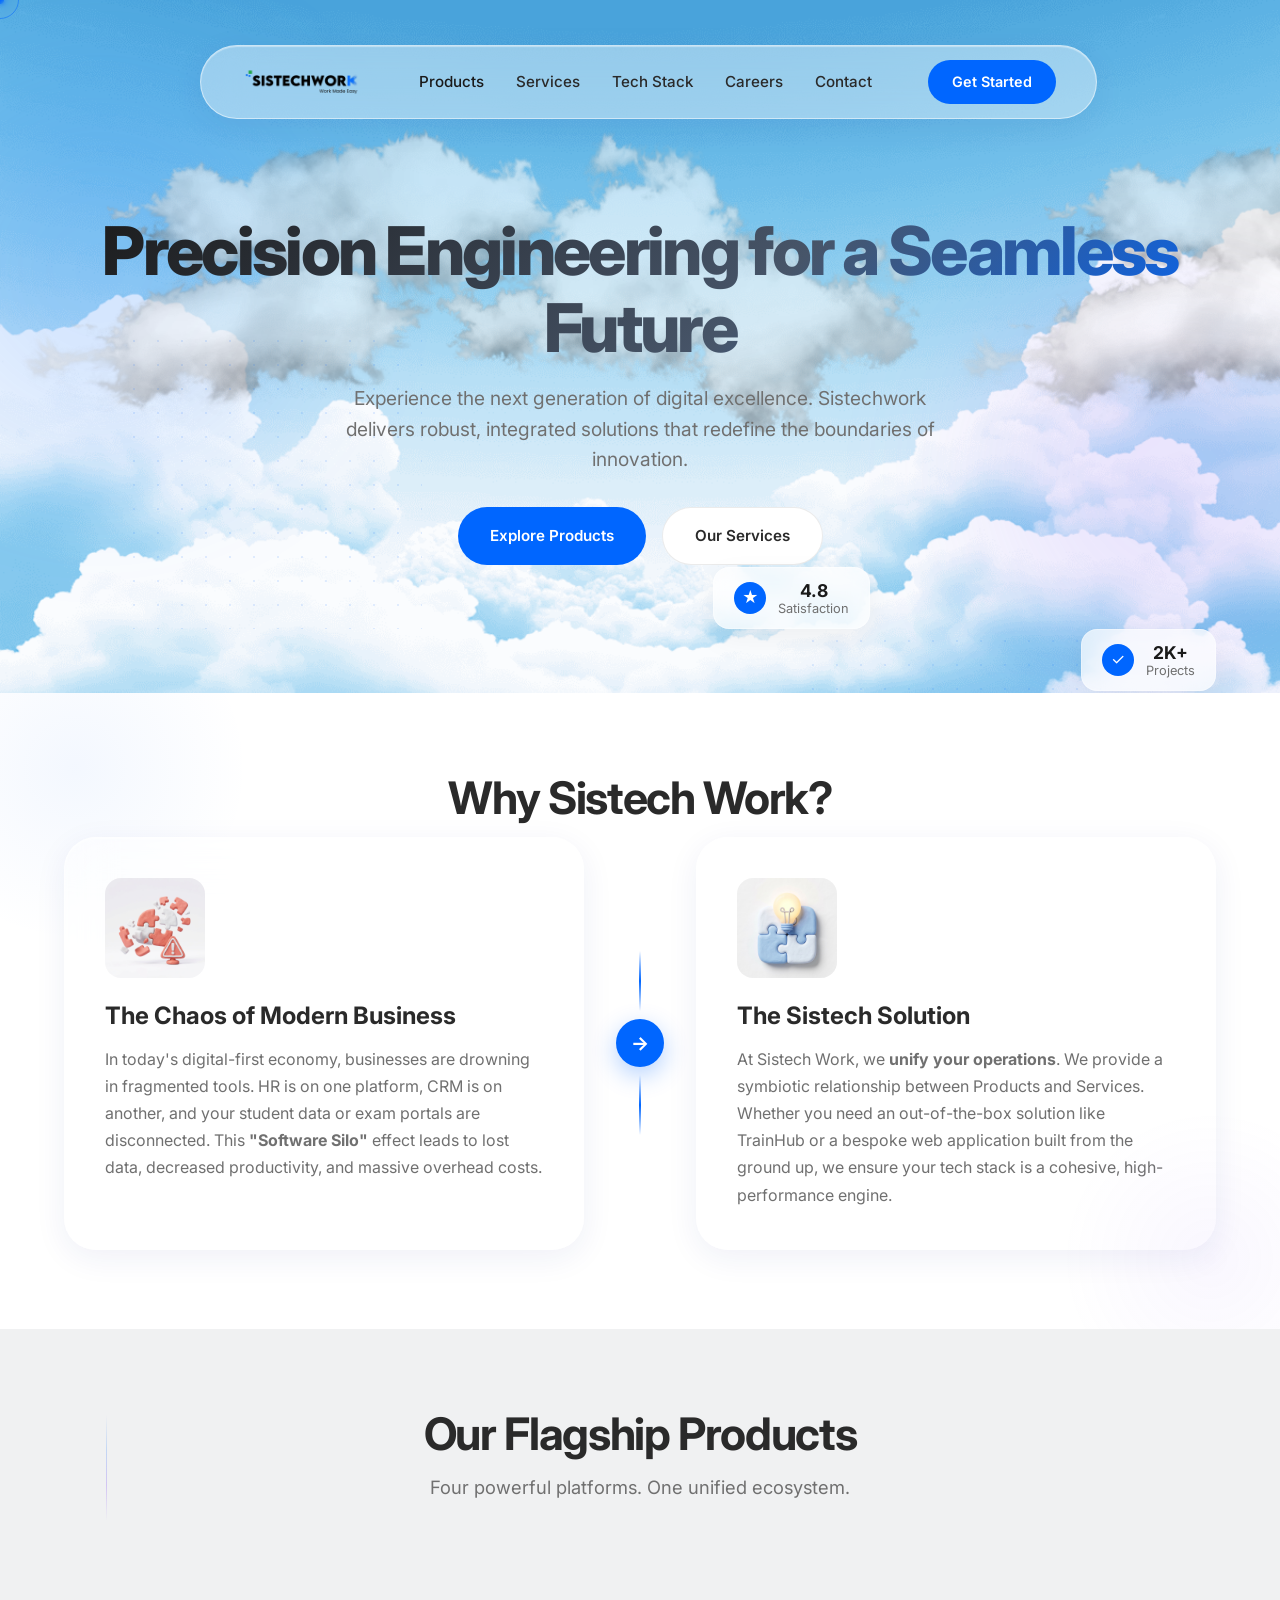
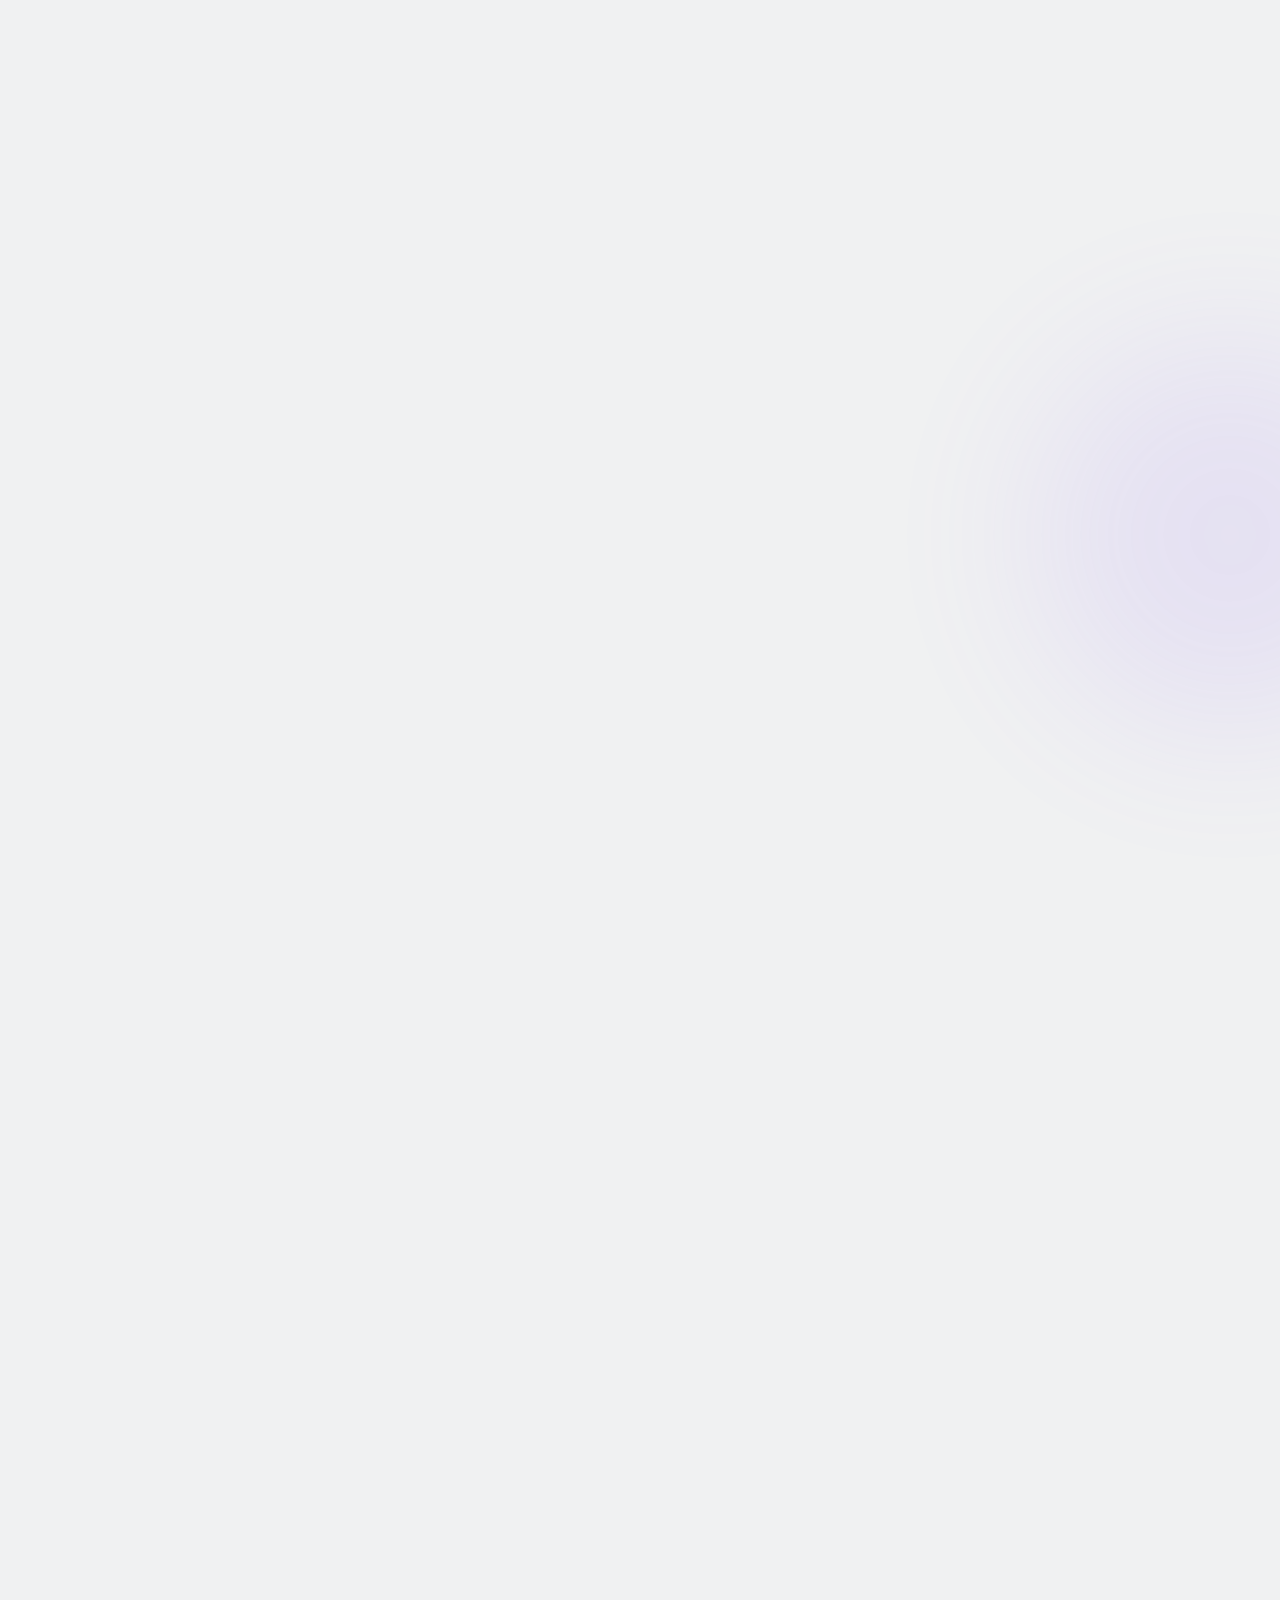
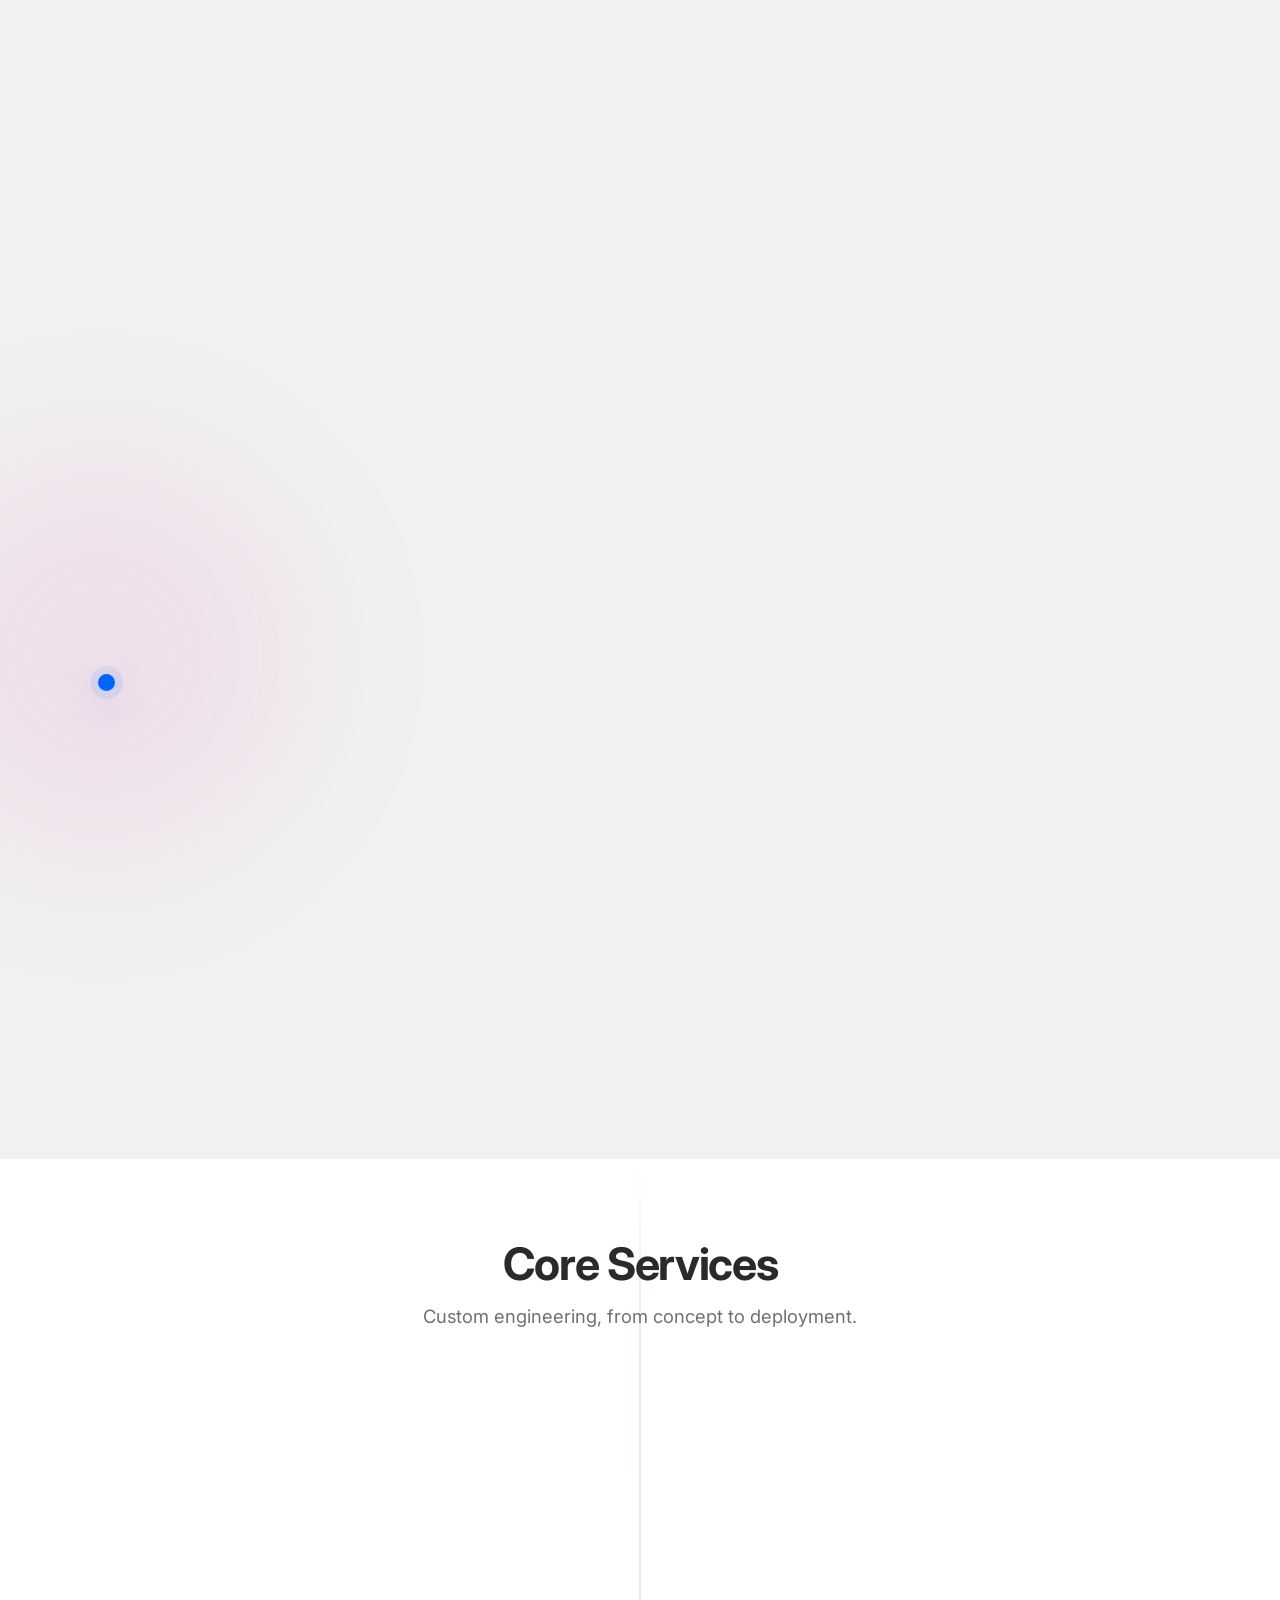
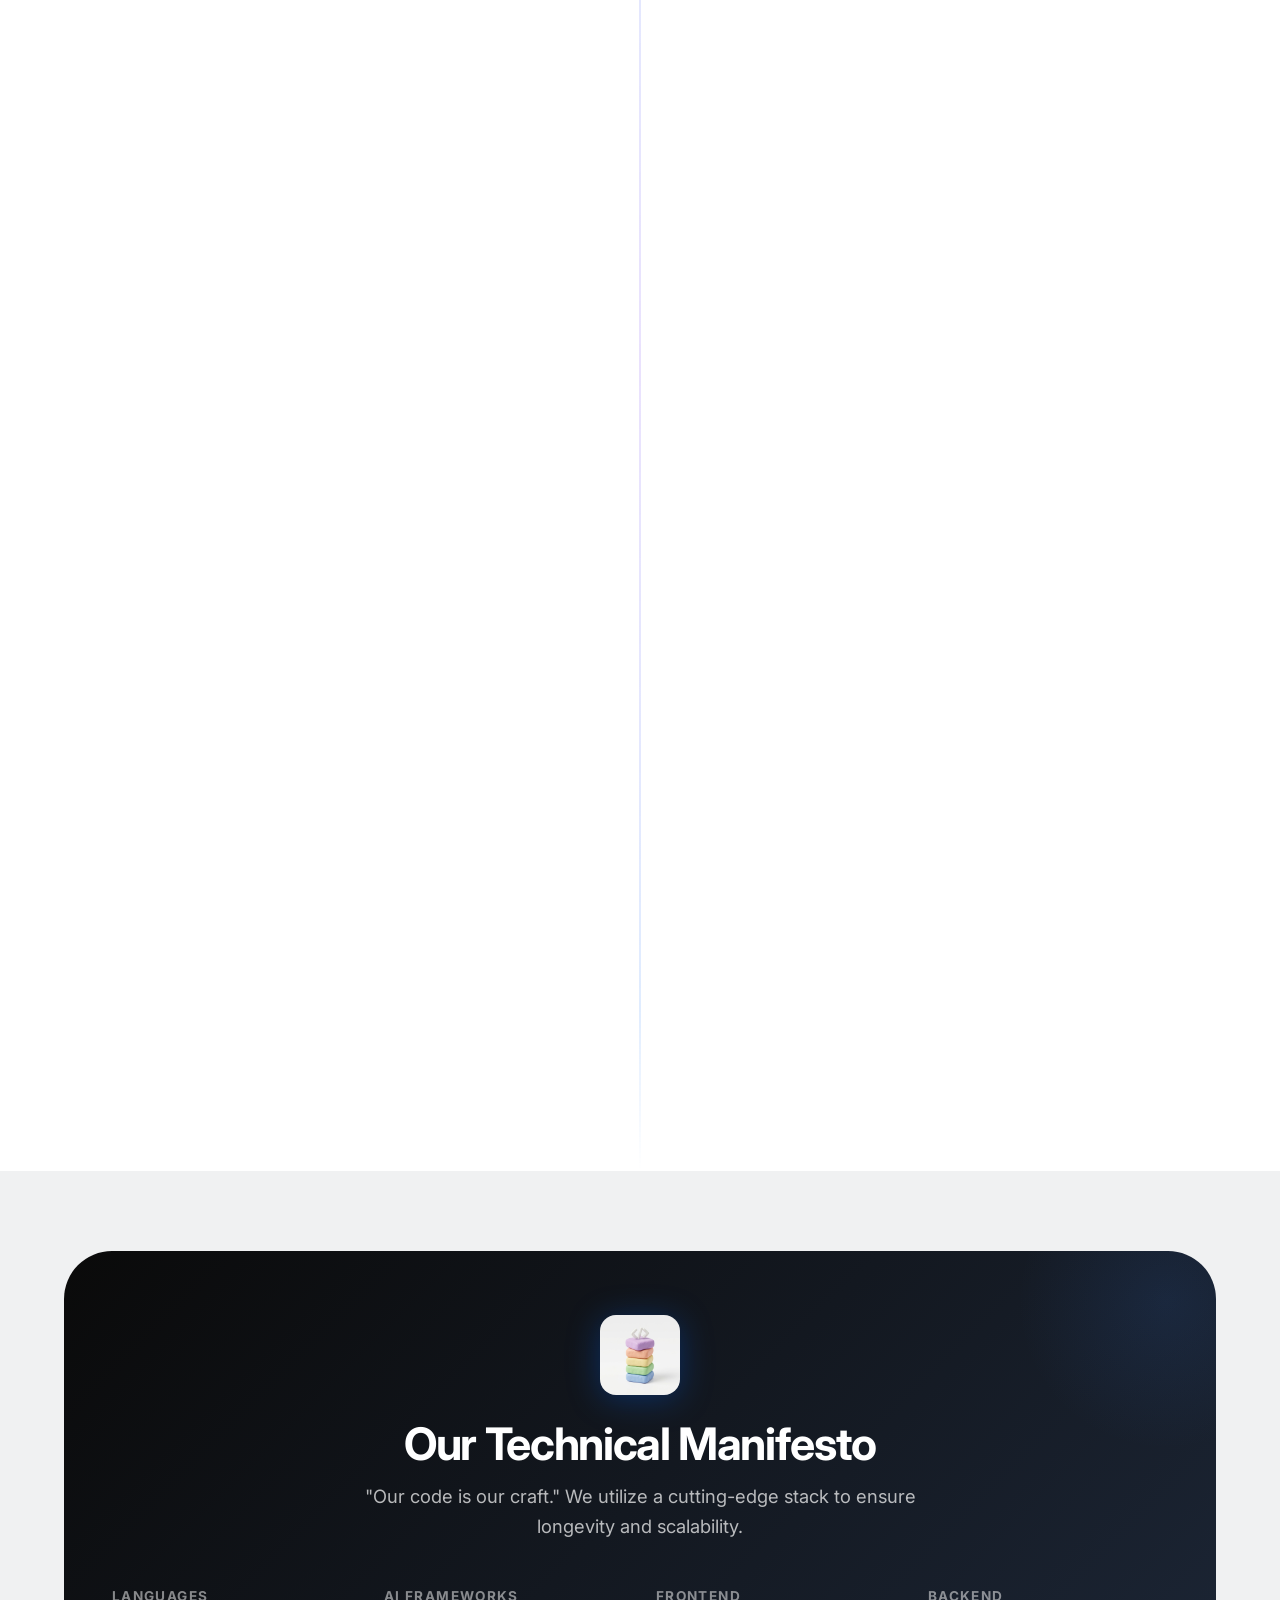
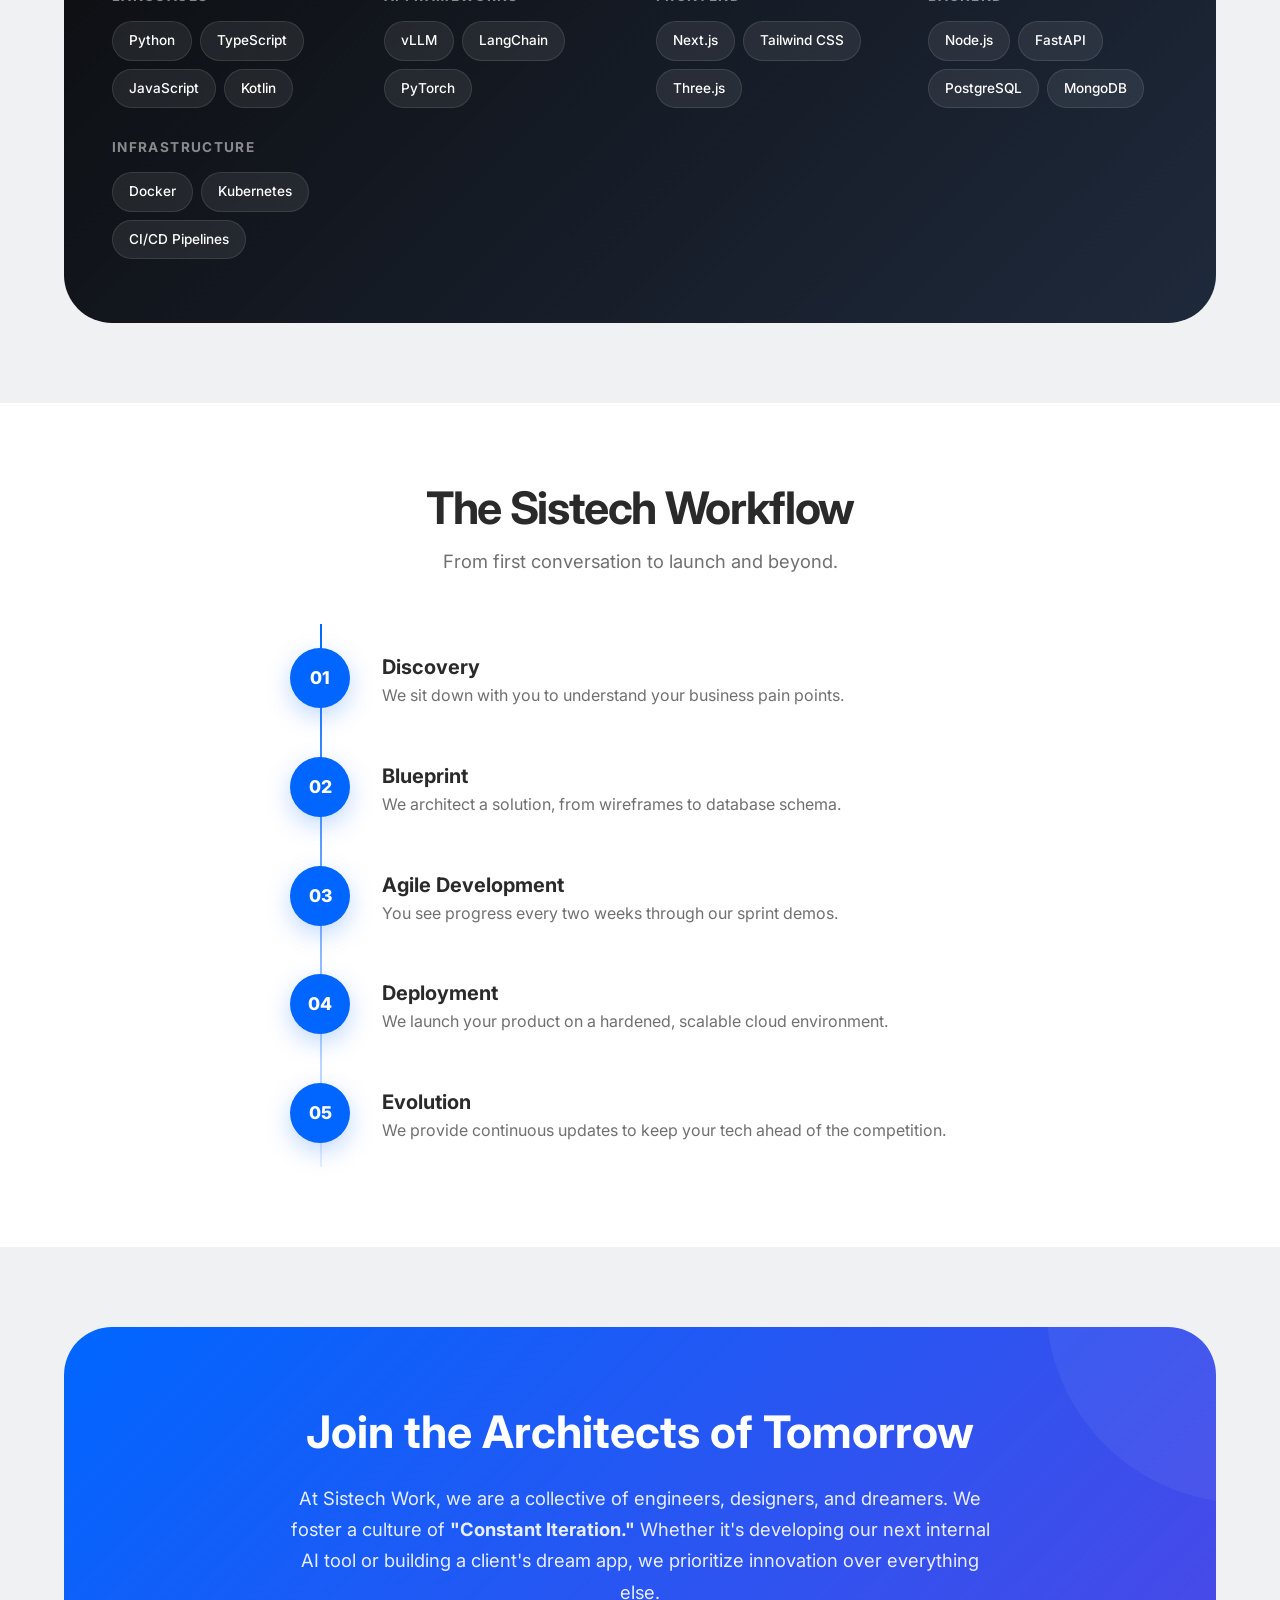
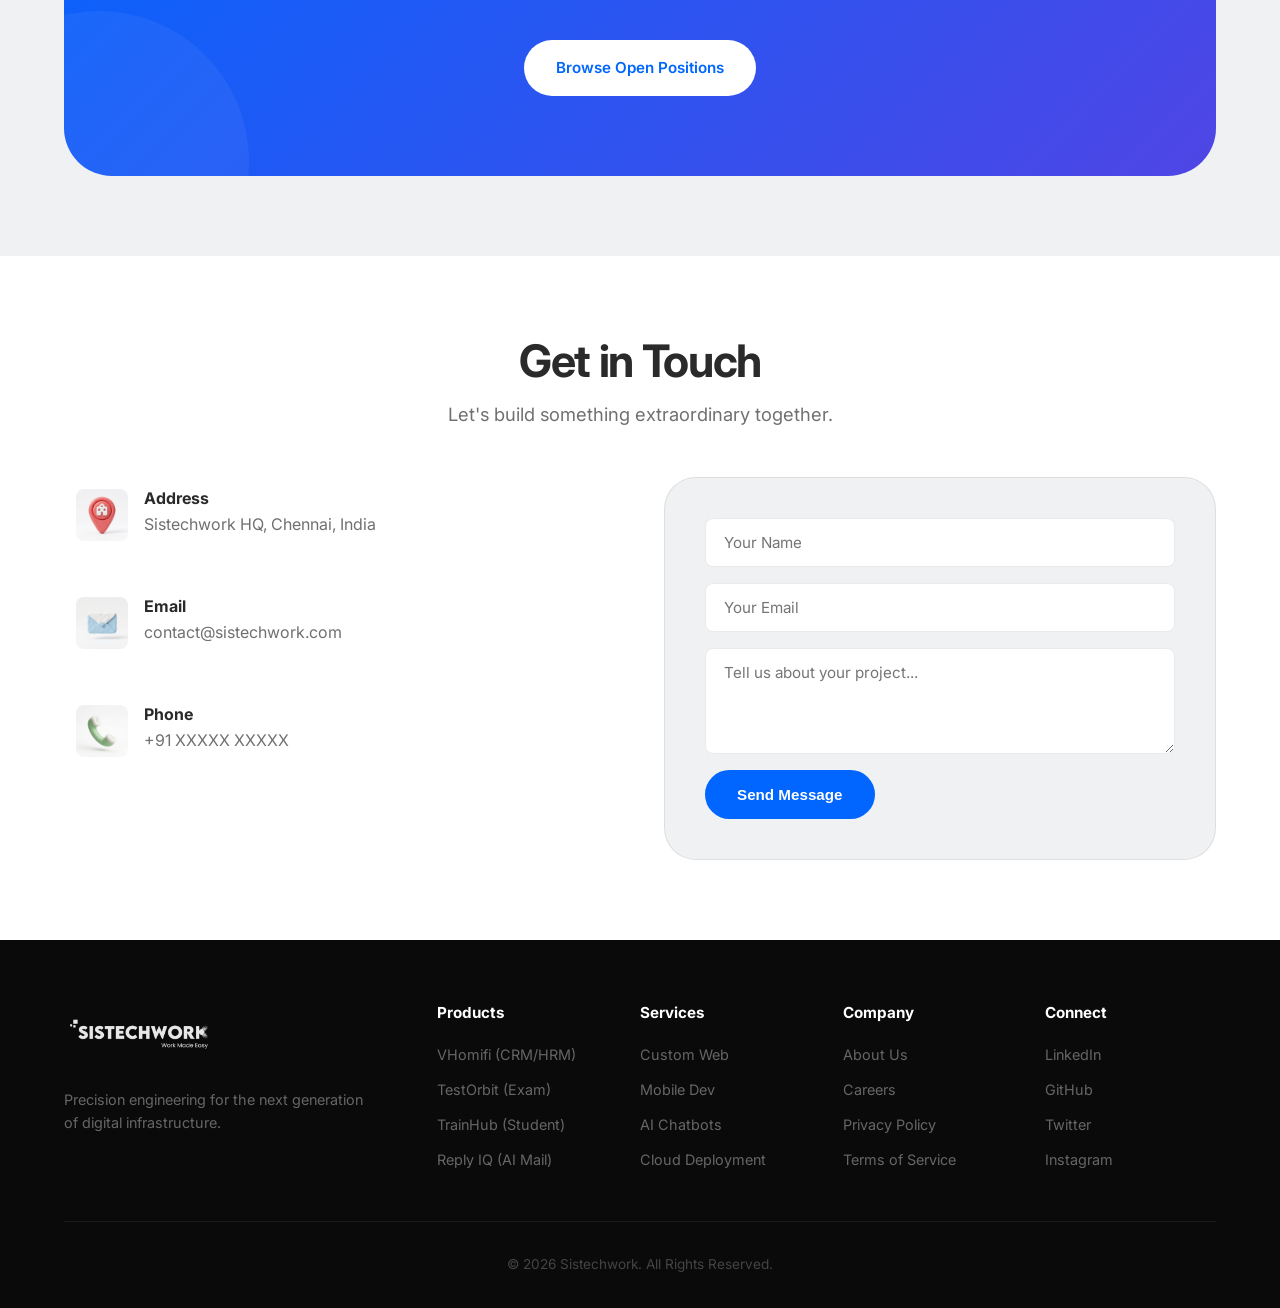
==== public/sistechwork/index.html @ f18fde8d "Changes" ====
<!DOCTYPE html>
<html lang="en">
<head>
    <meta charset="UTF-8">
    <meta name="viewport" content="width=device-width, initial-scale=1.0">
    <title>Sistechwork | Precision Engineering for a Seamless Future</title>
    <meta name="description" content="Sistechwork delivers robust, integrated solutions — from CRM & HRM platforms to AI-powered chatbots. Products + Services, unified.">

    <!-- Fonts -->
    <link rel="preconnect" href="https://fonts.googleapis.com">
    <link rel="preconnect" href="https://fonts.gstatic.com" crossorigin>
    <link href="https://fonts.googleapis.com/css2?family=Inter:wght@400;500;600;700;800&display=swap" rel="stylesheet">

    <!-- Styles -->
    <link rel="stylesheet" href="style.css?v=3">
</head>
<body>
    <!-- Custom Cursor -->
    <div class="cursor-dot" aria-hidden="true"></div>
    <div class="cursor-ring" aria-hidden="true"></div>
    <header class="site-header">
        <div class="container">
            <nav class="nav-container">
                <a href="index.html" class="logo-link">
                    <img src="./assets/images/logo.png" alt="Sistechwork">
                </a>

                <div class="primary-menu">
                    <ul class="nav-list" style="list-style: none; display: flex; gap: 2rem; margin: 0; padding: 0;">
                        <li><a href="products.html" style="text-decoration: none; color: inherit; font-weight: 500;">Products</a></li>
                        <li><a href="#services" style="text-decoration: none; color: inherit; font-weight: 500;">Services</a></li>
                        <li><a href="#techstack" style="text-decoration: none; color: inherit; font-weight: 500;">Tech Stack</a></li>
                        <li><a href="#careers" style="text-decoration: none; color: inherit; font-weight: 500;">Careers</a></li>
                        <li><a href="#contact" style="text-decoration: none; color: inherit; font-weight: 500;">Contact</a></li>
                    </ul>
                </div>

                <div class="header-actions">
                    <a href="#contact" class="btn btn-primary" style="padding: 10px 24px; font-size: 0.9rem;">Get Started</a>
                </div>
            </nav>
        </div>
    </header>

    <main id="main-content">
        <!-- Hero Section -->
        <section class="hero section-padding">
            <div class="hero-clouds"></div>
            <div class="liquid-blob-container">
                <div class="liquid-blob blob-1"></div>
                <div class="liquid-blob blob-2"></div>
            </div>
            <div class="container">
                <div class="hero-grid">
                    <div class="hero-content">
                        <h1 class="hero-title reveal reveal-up">Precision Engineering for a Seamless Future</h1>
                        <p class="hero-subtitle reveal reveal-up delay-1">Experience the next generation of digital excellence. Sistechwork delivers robust, integrated solutions that redefine the boundaries of innovation.</p>
                        <div class="hero-buttons reveal reveal-up delay-2">
                            <a href="#products" class="btn btn-primary">Explore Products</a>
                            <a href="#services" class="btn btn-secondary">Our Services</a>
                        </div>
                    </div>
                    <div class="hero-image" style="position: relative;">
                        <div class="hero-blob"></div>
                        <div class="dot-grid dot-grid-1"></div>
                        <div class="dot-grid dot-grid-2"></div>

                        <div class="floating-badge badge-1">
                            <div class="badge-icon">✓</div>
                            <div class="badge-text">
                                <span class="badge-val">2K+</span>
                                <span class="badge-label">Projects</span>
                            </div>
                        </div>

                        <div class="floating-badge badge-2">
                            <div class="badge-icon">★</div>
                            <div class="badge-text">
                                <span class="badge-val">4.8</span>
                                <span class="badge-label">Satisfaction</span>
                            </div>
                        </div>
                    </div>
                </div>
            </div>
        </section>

        <!-- Section 2: Problem-Solution -->
        <section id="problem-solution" class="problem-solution section-padding">
            <div class="container">
                <h2 class="section-title reveal reveal-up">Why Sistech Work?</h2>
                <div class="ps-grid">
                    <div class="ps-card ps-problem reveal reveal-left">
                        <img src="./assets/images/icon_problem.png" alt="The Problem" class="ps-icon">
                        <h3>The Chaos of Modern Business</h3>
                        <p>In today's digital-first economy, businesses are drowning in fragmented tools. HR is on one platform, CRM is on another, and your student data or exam portals are disconnected. This <strong>"Software Silo"</strong> effect leads to lost data, decreased productivity, and massive overhead costs.</p>
                    </div>
                    <div class="ps-divider">
                        <div class="ps-divider-line"></div>
                        <span class="ps-divider-icon">→</span>
                        <div class="ps-divider-line"></div>
                    </div>
                    <div class="ps-card ps-solution reveal reveal-right">
                        <img src="./assets/images/icon_solution.png" alt="The Solution" class="ps-icon">
                        <h3>The Sistech Solution</h3>
                        <p>At Sistech Work, we <strong>unify your operations</strong>. We provide a symbiotic relationship between Products and Services. Whether you need an out-of-the-box solution like TrainHub or a bespoke web application built from the ground up, we ensure your tech stack is a cohesive, high-performance engine.</p>
                    </div>
                </div>
            </div>
        </section>

        <!-- Section 3: Flagship Products -->
        <section id="products" class="products section-padding">
            <div class="liquid-blob-container">
                <div class="liquid-blob blob-2" style="top: 20%; right: -150px; opacity: 0.1;"></div>
                <div class="liquid-blob blob-3" style="bottom: 10%; left: -100px; opacity: 0.1;"></div>
            </div>
            <div class="container">
                <h2 class="section-title reveal reveal-up">Our Flagship Products</h2>
                <p class="section-subtitle reveal reveal-up delay-1">Four powerful platforms. One unified ecosystem.</p>

                <div class="stack-container hide-grid-on-desktop">
                    <!-- VHomifi -->
                    <div class="stack-item magnetic-wrap">
                        <div class="magnetic-inner">
                            <div class="product-card" style="margin: 0; max-width: 100%;">
                                <div class="product-card-header">
                                    <img src="./assets/images/icon_vhomifi.png" alt="VHomifi" class="product-icon">
                                    <div class="product-badge">CRM + HRM</div>
                                </div>
                                <h3>VHomifi</h3>
                                <p class="product-tagline">The CRM & HRM Powerhouse</p>
                                <p class="product-desc">Managing people and managing customers shouldn't be separate tasks. VHomifi brings them into a single pane of glass.</p>
                                <ul class="product-features">
                                    <li><span class="feat-icon clay-icon" style="background:#E3F0FF;"><svg width="14" height="14" viewBox="0 0 24 24" fill="none"><path d="M13 2L4.09 12H11L10 22L18.91 12H12L13 2Z" fill="#3B82F6"/></svg></span> Automated payroll, leave management & predictive analytics</li>
                                    <li><span class="feat-icon clay-icon" style="background:#FFECE3;"><svg width="14" height="14" viewBox="0 0 24 24" fill="none"><circle cx="12" cy="12" r="10" stroke="#F97316" stroke-width="2"/><circle cx="12" cy="12" r="6" stroke="#F97316" stroke-width="2"/><circle cx="12" cy="12" r="2" fill="#F97316"/></svg></span> AI-powered lead tracking to prioritize high-value clients</li>
                                    <li><span class="feat-icon clay-icon" style="background:#F3E8FF;"><svg width="14" height="14" viewBox="0 0 24 24" fill="none"><rect x="3" y="14" width="4" height="8" rx="1" fill="#8B5CF6"/><rect x="10" y="8" width="4" height="14" rx="1" fill="#8B5CF6"/><rect x="17" y="4" width="4" height="18" rx="1" fill="#8B5CF6"/></svg></span> Reduce admin time by 40%, increase conversion by 25%</li>
                                </ul>
                            </div>
                        </div>
                    </div>

                    <!-- TestOrbit -->
                    <div class="stack-item magnetic-wrap">
                        <div class="magnetic-inner">
                            <div class="product-card" style="margin: 0; max-width: 100%;">
                                <div class="product-card-header">
                                    <img src="./assets/images/icon_testorbit.png" alt="TestOrbit" class="product-icon">
                                    <div class="product-badge">Examination</div>
                                </div>
                                <h3>TestOrbit</h3>
                                <p class="product-tagline">Secure, Scalable Examination Portal</p>
                                <p class="product-desc">A fortress for digital assessments. Designed for schools, universities, and corporate certifications.</p>
                                <ul class="product-features">
                                    <li><span class="feat-icon clay-icon" style="background:#FEE2E2;"><svg width="14" height="14" viewBox="0 0 24 24" fill="none"><rect x="5" y="11" width="14" height="11" rx="2" fill="#EF4444"/><path d="M8 11V7a4 4 0 018 0v4" stroke="#EF4444" stroke-width="2" fill="none"/></svg></span> Anti-cheat proctoring & randomized question banks</li>
                                    <li><span class="feat-icon clay-icon" style="background:#FEF3C7;"><svg width="14" height="14" viewBox="0 0 24 24" fill="none"><path d="M9 12l2 2 4-4" stroke="#F59E0B" stroke-width="2.5" stroke-linecap="round" stroke-linejoin="round"/><circle cx="12" cy="12" r="10" stroke="#F59E0B" stroke-width="2"/></svg></span> Instant grading with detailed analytics</li>
                                    <li><span class="feat-icon clay-icon" style="background:#DBEAFE;"><svg width="14" height="14" viewBox="0 0 24 24" fill="none"><path d="M12 2L8 8H3L7 13L5 20L12 16L19 20L17 13L21 8H16L12 2Z" fill="#2563EB"/></svg></span> 10,000+ concurrent test-takers, zero lag</li>
                                </ul>
                            </div>
                        </div>
                    </div>

                    <!-- TrainHub -->
                    <div class="stack-item magnetic-wrap">
                        <div class="magnetic-inner">
                            <div class="product-card" style="margin: 0; max-width: 100%;">
                                <div class="product-card-header">
                                    <img src="./assets/images/icon_trainhub.png" alt="TrainHub" class="product-icon">
                                    <div class="product-badge">Academic</div>
                                </div>
                                <h3>TrainHub</h3>
                                <p class="product-tagline">The Pulse of Academic Success</p>
                                <p class="product-desc">A student-centric ecosystem for mark management and attendance tracking.</p>
                                <ul class="product-features">
                                    <li><span class="feat-icon clay-icon" style="background:#D1FAE5;"><svg width="14" height="14" viewBox="0 0 24 24" fill="none"><rect x="7" y="2" width="10" height="20" rx="2" stroke="#10B981" stroke-width="2"/><line x1="10" y1="18" x2="14" y2="18" stroke="#10B981" stroke-width="2" stroke-linecap="round"/></svg></span> Real-time attendance with automated parent notifications</li>
                                    <li><span class="feat-icon clay-icon" style="background:#E0F2FE;"><svg width="14" height="14" viewBox="0 0 24 24" fill="none"><polyline points="4,18 8,14 12,16 16,8 20,10" stroke="#0EA5E9" stroke-width="2" fill="none" stroke-linecap="round" stroke-linejoin="round"/><polyline points="16,8 20,8 20,10" stroke="#0EA5E9" stroke-width="2" fill="none" stroke-linecap="round" stroke-linejoin="round"/></svg></span> Visual dashboards for teacher analytics</li>
                                    <li><span class="feat-icon clay-icon" style="background:#FEF9C3;"><svg width="14" height="14" viewBox="0 0 24 24" fill="none"><path d="M12 3L3 9H6V15H18V9H21L12 3Z" fill="#CA8A04"/><rect x="9" y="15" width="6" height="3" fill="#CA8A04"/></svg></span> End-to-end student performance tracking</li>
                                </ul>
                            </div>
                        </div>
                    </div>

                    <!-- Reply IQ -->
                    <div class="stack-item magnetic-wrap">
                        <div class="magnetic-inner">
                            <div class="product-card" style="margin: 0; max-width: 100%;">
                                <div class="product-card-header">
                                    <img src="./assets/images/icon_replyiq.png" alt="Reply IQ" class="product-icon">
                                    <div class="product-badge">AI Mail</div>
                                </div>
                                <h3>Reply IQ</h3>
                                <p class="product-tagline">The Next Era of Communication</p>
                                <p class="product-desc">Your inbox is a goldmine, but only if you have time to mine it. Reply IQ is an AI-powered mail bot.</p>
                                <ul class="product-features">
                                    <li><span class="feat-icon clay-icon" style="background:#FCE7F3;"><svg width="14" height="14" viewBox="0 0 24 24" fill="none"><path d="M12 2C8 2 5 5 5 9c0 2.5 1.5 5 3 6.5V18h8v-2.5c1.5-1.5 3-4 3-6.5 0-4-3-7-7-7z" fill="#EC4899"/><rect x="9" y="19" width="6" height="2" rx="1" fill="#EC4899"/></svg></span> Contextually accurate replies based on email tone</li>
                                    <li><span class="feat-icon clay-icon" style="background:#E0E7FF;"><svg width="14" height="14" viewBox="0 0 24 24" fill="none"><circle cx="12" cy="8" r="4" fill="#6366F1"/><rect x="10" y="12" width="4" height="6" fill="#6366F1"/><rect x="6" y="18" width="12" height="3" rx="1" fill="#6366F1"/></svg></span> Browser extension — sits directly in your inbox</li>
                                    <li><span class="feat-icon clay-icon" style="background:#F0FDF4;"><svg width="14" height="14" viewBox="0 0 24 24" fill="none"><rect x="7" y="4" width="10" height="8" rx="2" fill="#22C55E"/><circle cx="10" cy="8" r="1" fill="white"/><circle cx="14" cy="8" r="1" fill="white"/><rect x="10" y="12" width="4" height="4" fill="#22C55E"/><rect x="6" y="16" width="12" height="2" rx="1" fill="#22C55E"/></svg></span> Autonomous FAQ, scheduling & support queries</li>
                                </ul>
                            </div>
                        </div>
                    </div>
                </div>
            </div>
        </section>

        <!-- Section 4: Core Services -->
        <section id="services" class="services section-padding">
            <div class="container">
                <h2 class="section-title reveal reveal-up">Core Services</h2>
                <p class="section-subtitle reveal reveal-up delay-1">Custom engineering, from concept to deployment.</p>

                <div class="service-reveal-stage">
                    <div class="service-reveal-rail" aria-hidden="true"><span class="service-reveal-progress"></span></div>
                    <!-- Service 1 -->
                    <div class="service-reveal-item magnetic-wrap" data-side="left" data-index="01">
                        <div class="magnetic-inner">
                            <div class="service-card split-service-card" style="margin: 0; max-width: 100%;">
                                <div class="service-split-panel service-split-visual">
                                    <img src="./assets/images/icon_custom_web.png" alt="Custom Web Development" class="service-icon">
                                    <span class="service-kicker">Interface Craft</span>
                                </div>
                                <div class="service-split-panel service-split-content">
                                    <h3>Custom Web Development</h3>
                                    <p>MERN Stack & TypeScript specialists. We don't use templates — we build custom-coded, high-performance web experiences.</p>
                                    <ul class="service-tags">
                                        <li>3D UI/UX</li>
                                        <li>Three.js</li>
                                        <li>Framer Motion</li>
                                        <li>SEO Optimization</li>
                                    </ul>
                                </div>
                            </div>
                        </div>
                    </div>

                    <!-- Service 2 -->
                    <div class="service-reveal-item magnetic-wrap" data-side="right" data-index="02">
                        <div class="magnetic-inner">
                            <div class="service-card split-service-card" style="margin: 0; max-width: 100%;">
                                <div class="service-split-panel service-split-visual">
                                    <img src="./assets/images/icon_mobile_app.png" alt="Mobile App Development" class="service-icon">
                                    <span class="service-kicker">Pocket Scale</span>
                                </div>
                                <div class="service-split-panel service-split-content">
                                    <h3>Mobile App Development</h3>
                                    <p>From native Kotlin apps to cross-platform React Native solutions. We put your business in your users' pockets.</p>
                                    <ul class="service-tags">
                                        <li>Kotlin</li>
                                        <li>React Native</li>
                                        <li>iOS</li>
                                        <li>Android</li>
                                    </ul>
                                </div>
                            </div>
                        </div>
                    </div>

                    <!-- Service 3 -->
                    <div class="service-reveal-item magnetic-wrap" data-side="left" data-index="03">
                        <div class="magnetic-inner">
                            <div class="service-card split-service-card" style="margin: 0; max-width: 100%;">
                                <div class="service-split-panel service-split-visual">
                                    <img src="./assets/images/icon_cloud_deploy.png" alt="Web Deployment & Maintenance" class="service-icon">
                                    <span class="service-kicker">Cloud Control</span>
                                </div>
                                <div class="service-split-panel service-split-content">
                                    <h3>Deployment & Maintenance</h3>
                                    <p>Building it is only half the battle. We handle Cloud Hosting, SSL Security, Firewall Hardening, and 24/7 Server Monitoring.</p>
                                    <ul class="service-tags">
                                        <li>AWS</li>
                                        <li>Azure</li>
                                        <li>Google Cloud</li>
                                        <li>CI/CD</li>
                                    </ul>
                                </div>
                            </div>
                        </div>
                    </div>

                    <!-- Service 4 -->
                    <div class="service-reveal-item magnetic-wrap" data-side="right" data-index="04">
                        <div class="magnetic-inner">
                            <div class="service-card split-service-card" style="margin: 0; max-width: 100%;">
                                <div class="service-split-panel service-split-visual">
                                    <img src="./assets/images/icon_chatbot.png" alt="Custom Chatbot Building" class="service-icon">
                                    <span class="service-kicker">AI Response</span>
                                </div>
                                <div class="service-split-panel service-split-content">
                                    <h3>Custom AI Chatbots</h3>
                                    <p>Leveraging our <strong>NIMMI Framework</strong>: RAG-integrated bots that "read" your company's documents and answer like a human expert.</p>
                                    <ul class="service-tags">
                                        <li>RAG</li>
                                        <li>LangChain</li>
                                        <li>NIMMI</li>
                                        <li>AI Agents</li>
                                    </ul>
                                </div>
                            </div>
                        </div>
                    </div>
                </div>
            </div>
        </section>

        <!-- Section 5: Tech Stack -->
        <section id="techstack" class="techstack section-padding">
            <div class="container">
                <div class="techstack-inner">
                    <div class="techstack-header">
                        <img src="./assets/images/icon_techstack.png" alt="Tech Stack" class="techstack-hero-icon">
                        <h2 class="section-title" style="color: #fff;">Our Technical Manifesto</h2>
                        <p class="section-subtitle" style="color: rgba(255,255,255,0.7);">"Our code is our craft." We utilize a cutting-edge stack to ensure longevity and scalability.</p>
                    </div>
                    <div class="techstack-grid">
                        <div class="techstack-category">
                            <h4>Languages</h4>
                            <div class="techstack-pills">
                                <span class="tech-pill">Python</span>
                                <span class="tech-pill">TypeScript</span>
                                <span class="tech-pill">JavaScript</span>
                                <span class="tech-pill">Kotlin</span>
                            </div>
                        </div>
                        <div class="techstack-category">
                            <h4>AI Frameworks</h4>
                            <div class="techstack-pills">
                                <span class="tech-pill">vLLM</span>
                                <span class="tech-pill">LangChain</span>
                                <span class="tech-pill">PyTorch</span>
                            </div>
                        </div>
                        <div class="techstack-category">
                            <h4>Frontend</h4>
                            <div class="techstack-pills">
                                <span class="tech-pill">Next.js</span>
                                <span class="tech-pill">Tailwind CSS</span>
                                <span class="tech-pill">Three.js</span>
                            </div>
                        </div>
                        <div class="techstack-category">
                            <h4>Backend</h4>
                            <div class="techstack-pills">
                                <span class="tech-pill">Node.js</span>
                                <span class="tech-pill">FastAPI</span>
                                <span class="tech-pill">PostgreSQL</span>
                                <span class="tech-pill">MongoDB</span>
                            </div>
                        </div>
                        <div class="techstack-category">
                            <h4>Infrastructure</h4>
                            <div class="techstack-pills">
                                <span class="tech-pill">Docker</span>
                                <span class="tech-pill">Kubernetes</span>
                                <span class="tech-pill">CI/CD Pipelines</span>
                            </div>
                        </div>
                    </div>
                </div>
            </div>
        </section>

        <!-- Section 6: Workflow -->
        <section id="workflow" class="workflow section-padding">
            <div class="container">
                <h2 class="section-title">The Sistech Workflow</h2>
                <p class="section-subtitle">From first conversation to launch and beyond.</p>

                <div class="workflow-timeline">
                    <div class="workflow-step">
                        <div class="step-number">01</div>
                        <div class="step-content">
                            <h4>Discovery</h4>
                            <p>We sit down with you to understand your business pain points.</p>
                        </div>
                    </div>
                    <div class="workflow-step">
                        <div class="step-number">02</div>
                        <div class="step-content">
                            <h4>Blueprint</h4>
                            <p>We architect a solution, from wireframes to database schema.</p>
                        </div>
                    </div>
                    <div class="workflow-step">
                        <div class="step-number">03</div>
                        <div class="step-content">
                            <h4>Agile Development</h4>
                            <p>You see progress every two weeks through our sprint demos.</p>
                        </div>
                    </div>
                    <div class="workflow-step">
                        <div class="step-number">04</div>
                        <div class="step-content">
                            <h4>Deployment</h4>
                            <p>We launch your product on a hardened, scalable cloud environment.</p>
                        </div>
                    </div>
                    <div class="workflow-step">
                        <div class="step-number">05</div>
                        <div class="step-content">
                            <h4>Evolution</h4>
                            <p>We provide continuous updates to keep your tech ahead of the competition.</p>
                        </div>
                    </div>
                </div>
            </div>
        </section>

        <!-- Section 7: Careers & Culture -->
        <section id="careers" class="careers section-padding">
            <div class="container">
                <div class="careers-inner">
                    <h2>Join the Architects of Tomorrow</h2>
                    <p>At Sistech Work, we are a collective of engineers, designers, and dreamers. We foster a culture of <strong>"Constant Iteration."</strong> Whether it's developing our next internal AI tool or building a client's dream app, we prioritize innovation over everything else.</p>
                    <a href="#contact" class="btn btn-primary">Browse Open Positions</a>
                </div>
            </div>
        </section>

        <!-- Section 8: Contact -->
        <section id="contact" class="contact section-padding">
            <div class="container">
                <h2 class="section-title">Get in Touch</h2>
                <p class="section-subtitle">Let's build something extraordinary together.</p>

                <div class="contact-grid">
                    <div class="contact-info">
                        <div class="contact-item">
                        <img src="./assets/images/icon_address.png" alt="Address" class="contact-icon-img">
                        <div>
                            <h5>Address</h5>
                            <p>Sistechwork HQ, Chennai, India</p>
                        </div>
                    </div>
                        <div class="contact-item">
                        <img src="./assets/images/icon_email.png" alt="Email" class="contact-icon-img">
                        <div>
                            <h5>Email</h5>
                            <p>contact@sistechwork.com</p>
                        </div>
                    </div>
                        <div class="contact-item">
                        <img src="./assets/images/icon_phone.png" alt="Phone" class="contact-icon-img">
                        <div>
                            <h5>Phone</h5>
                            <p>+91 XXXXX XXXXX</p>
                        </div>
                    </div>
                    </div>
                    <div class="contact-form-wrap">
                        <form class="contact-form" id="contact-form">
                            <input type="text" placeholder="Your Name" required>
                            <input type="email" placeholder="Your Email" required>
                            <textarea rows="4" placeholder="Tell us about your project..."></textarea>
                            <button type="submit" class="btn btn-primary">Send Message</button>
                        </form>
                    </div>
                </div>
            </div>
        </section>
    </main>

    <!-- Footer -->
    <footer class="site-footer">
        <div class="container">
            <div class="footer-grid">
                <div class="footer-brand">
                    <img src="./assets/images/logo.png" alt="Sistechwork" width="150" class="footer-logo">
                    <p>Precision engineering for the next generation of digital infrastructure.</p>
                </div>
                <div class="footer-nav">
                    <h5>Products</h5>
                    <ul>
                        <li><a href="#products">VHomifi (CRM/HRM)</a></li>
                        <li><a href="#products">TestOrbit (Exam)</a></li>
                        <li><a href="#products">TrainHub (Student)</a></li>
                        <li><a href="#products">Reply IQ (AI Mail)</a></li>
                    </ul>
                </div>
                <div class="footer-nav">
                    <h5>Services</h5>
                    <ul>
                        <li><a href="#services">Custom Web</a></li>
                        <li><a href="#services">Mobile Dev</a></li>
                        <li><a href="#services">AI Chatbots</a></li>
                        <li><a href="#services">Cloud Deployment</a></li>
                    </ul>
                </div>
                <div class="footer-nav">
                    <h5>Company</h5>
                    <ul>
                        <li><a href="#">About Us</a></li>
                        <li><a href="#careers">Careers</a></li>
                        <li><a href="#">Privacy Policy</a></li>
                        <li><a href="#">Terms of Service</a></li>
                    </ul>
                </div>
                <div class="footer-nav">
                    <h5>Connect</h5>
                    <ul>
                        <li><a href="#">LinkedIn</a></li>
                        <li><a href="#">GitHub</a></li>
                        <li><a href="#">Twitter</a></li>
                        <li><a href="#">Instagram</a></li>
                    </ul>
                </div>
            </div>

            <div class="footer-bottom">
                <p>&copy; 2026 Sistechwork. All Rights Reserved.</p>
            </div>
        </div>
    </footer>

    <!-- Scroll Reveal & Progress Script -->
    <script>
    (function() {
        // ---- Intersection Observer Scroll Reveal ----
        var revealElements = document.querySelectorAll('.reveal');
        var revealObserver = new IntersectionObserver(function(entries) {
            entries.forEach(function(entry) {
                if (entry.isIntersecting) {
                    entry.target.classList.add('revealed');
                    revealObserver.unobserve(entry.target);
                }
            });
        }, { threshold: 0.12, rootMargin: '0px 0px -40px 0px' });
        revealElements.forEach(function(el) { revealObserver.observe(el); });

        // ---- Smooth Scroll for anchor links ----
        document.querySelectorAll('a[href^="#"]').forEach(function(anchor) {
            anchor.addEventListener('click', function(e) {
                var target = document.querySelector(this.getAttribute('href'));
                if (target) {
                    e.preventDefault();
                    target.scrollIntoView({ behavior: 'smooth', block: 'start' });
                }
            });
        });

        // ---- Scroll Progress Bar ----
        window.addEventListener('scroll', function() {
            var scrollTop = document.documentElement.scrollTop || document.body.scrollTop;
            var scrollHeight = document.documentElement.scrollHeight - document.documentElement.clientHeight;
            var progress = (scrollTop / scrollHeight) * 100;
            document.body.style.setProperty('--scroll-progress', progress + '%');
        });

        // ---- Nav link active on scroll ----
        var sects = document.querySelectorAll('section[id]');
        var navLinks = document.querySelectorAll('.nav-list a[href^="#"]');
        window.addEventListener('scroll', function() {
            var current = '';
            sects.forEach(function(section) {
                var top = section.offsetTop - 200;
                if (pageYOffset >= top) current = section.getAttribute('id');
            });
            navLinks.forEach(function(link) {
                link.style.color = '';
                link.style.fontWeight = '';
                if (link.getAttribute('href') === '#' + current) {
                    link.style.color = 'var(--color-primary)';
                    link.style.fontWeight = '600';
                }
            });
        });
        // ---- Magnetic 3D Tilt ----
        document.querySelectorAll('.magnetic-wrap').forEach(wrap => {
            const inner = wrap.querySelector('.magnetic-inner');
            wrap.addEventListener('mousemove', e => {
                const rect = wrap.getBoundingClientRect();
                const x = e.clientX - rect.left - rect.width / 2;
                const y = e.clientY - rect.top - rect.height / 2;
                const xc = x / (rect.width / 2);
                const yc = y / (rect.height / 2);
                inner.style.transform = `rotateX(${-yc * 10}deg) rotateY(${xc * 10}deg)`;
            });
            wrap.addEventListener('mouseleave', () => {
                inner.style.transform = 'rotateX(0deg) rotateY(0deg)';
            });
        });

        // ---- Executive Scroll Stack Effect ----
        const stackContainers = document.querySelectorAll('.stack-container');
        const clamp = (value, min, max) => Math.min(Math.max(value, min), max);
        const updateScrollStacks = () => {
            stackContainers.forEach(container => {
                const items = Array.from(container.querySelectorAll('.stack-item'));
                const containerRect = container.getBoundingClientRect();
                const scrollRange = Math.max(1, container.offsetHeight - window.innerHeight);
                const progress = clamp((window.innerHeight * 0.55 - containerRect.top) / scrollRange, 0, 1);
                const activeIndex = clamp(Math.round(progress * (items.length - 1)), 0, items.length - 1);

                container.style.setProperty('--stack-progress', progress.toFixed(3));
                container.style.setProperty('--active-card', activeIndex);

                items.forEach((item, index) => {
                    const depth = index - activeIndex;
                    const isPast = depth < 0;
                    const isActive = index === activeIndex;
                    const topOffset = window.innerWidth < 768 ? 96 : 118 + (index * 16);
                    const card = item.querySelector('.product-card, .service-card');
                    const isServiceSplit = container.classList.contains('service-split-stack');

                    item.style.top = topOffset + 'px';
                    item.style.zIndex = String(100 + index);
                    item.classList.toggle('is-active', isActive);
                    item.classList.toggle('is-past', isPast);
                    item.classList.toggle('is-stuck', item.getBoundingClientRect().top <= topOffset + 4);

                    if (card) {
                        const lift = isActive ? 0 : isPast ? -18 - Math.abs(depth) * 5 : 44 + depth * 18;
                        const tilt = isActive ? 0 : isPast ? -3 - Math.abs(depth) : 10 + depth * 3;
                        const scale = isActive ? 1 : clamp(1 - Math.abs(depth) * 0.055, 0.82, 0.96);
                        const opacity = 1;
                        const saturation = isActive ? 1.08 : clamp(1 - Math.abs(depth) * 0.04, 0.9, 1);
                        const direction = index % 2 === 0 ? -1 : 1;
                        const splitProgress = clamp(1 - Math.abs(depth) * 0.72, 0, 1);
                        const splitShift = isServiceSplit ? direction * (1 - splitProgress) * 135 : 0;
                        const splitRotate = isServiceSplit ? direction * (1 - splitProgress) * 7 : 0;

                        card.style.setProperty('--stack-lift', lift + 'px');
                        card.style.setProperty('--stack-tilt', tilt + 'deg');
                        card.style.setProperty('--stack-scale', scale.toFixed(3));
                        card.style.setProperty('--stack-opacity', opacity.toFixed(3));
                        card.style.setProperty('--stack-saturation', saturation.toFixed(3));
                        card.style.setProperty('--stack-glow', isActive ? '1' : '0');
                        card.style.setProperty('--spot-x', (38 + progress * 34).toFixed(1) + '%');
                        card.style.setProperty('--spot-y', (12 + Math.abs(depth) * 8).toFixed(1) + '%');
                        card.style.setProperty('--split-progress', splitProgress.toFixed(3));
                        card.style.setProperty('--split-shift', splitShift.toFixed(1) + 'px');
                        card.style.setProperty('--split-rotate', splitRotate.toFixed(2) + 'deg');
                        card.style.setProperty('--service-direction', direction);
                    }
                });
            });
        };
        updateScrollStacks();
        window.addEventListener('scroll', updateScrollStacks, { passive: true });
        window.addEventListener('resize', updateScrollStacks);

        // ---- Reveal 3D Observer ----
        const reveal3D = document.querySelectorAll('.reveal-3d-grid');
        const reveal3DObserver = new IntersectionObserver((entries) => {
            entries.forEach(entry => {
                if (entry.isIntersecting) {
                    entry.target.classList.add('revealed');
                    reveal3DObserver.unobserve(entry.target);
                }
            });
        }, { threshold: 0.15 });
        reveal3D.forEach(el => reveal3DObserver.observe(el));
    })();
    </script>
</body>
</html>
---- public/sistechwork/style.css ----
/*
Theme Name: Sistechwork
Theme URI: https://sistechwork.com
Author: Sistechwork Team
Description: A custom, high-fidelity theme for Sistechwork.
Version: 3.0.0
Text Domain: sistechwork
*/

/* ---- Smooth Scroll ---- */
html {
    scroll-behavior: smooth;
}

/* ---- Scroll Progress Bar ---- */
body::before {
    content: '';
    position: fixed;
    top: 0;
    left: 0;
    width: var(--scroll-progress, 0%);
    height: 3px;
    background: linear-gradient(90deg, #0066FF, #8B5CF6, #EC4899);
    z-index: 9999;
    transition: width 0.1s linear;
}

/* ============================================
   SCROLL REVEAL ANIMATION SYSTEM
   ============================================ */
.reveal {
    opacity: 0;
    transition: opacity 0.8s cubic-bezier(0.25, 0.46, 0.45, 0.94),
                transform 0.8s cubic-bezier(0.25, 0.46, 0.45, 0.94);
    will-change: opacity, transform;
}

.reveal.reveal-up { transform: translateY(40px); }
.reveal.reveal-left { transform: translateX(-50px); }
.reveal.reveal-right { transform: translateX(50px); }
.reveal.reveal-scale { transform: scale(0.92); }

.reveal.revealed {
    opacity: 1;
    transform: translateY(0) translateX(0) scale(1);
}

.delay-1 { transition-delay: 0.1s; }
.delay-2 { transition-delay: 0.2s; }
.delay-3 { transition-delay: 0.3s; }
.delay-4 { transition-delay: 0.4s; }
.delay-5 { transition-delay: 0.5s; }

/* --- Design Tokens --- */
:root {
    /* Colors */
    --color-primary: #0066FF;
    --color-primary-hover: #0052CC;
    --color-primary-light: rgba(0, 102, 255, 0.08);
    --color-secondary: #2A2A2A;
    --color-bg: #F0F1F2;
    --color-surface: #FFFFFF;
    --color-text: #1A1A1A;
    --color-text-muted: #707070;
    --color-border: rgba(0, 0, 0, 0.08);
    --color-card-shadow: rgba(0, 0, 0, 0.05);

    /* Typography */
    --font-main: 'Inter', sans-serif;
    --font-size-base: 16px;

    /* Spacing */
    --space-xs: 0.5rem;
    --space-sm: 1rem;
    --space-md: 2rem;
    --space-lg: 4rem;
    --space-xl: 8rem;

    /* Border Radius */
    --radius-sm: 8px;
    --radius-md: 16px;
    --radius-lg: 32px;
    --radius-full: 100px;

    /* Navigation */
    --nav-height: 84px;

    /* Glassmorphism */
    --glass-bg: rgba(255, 255, 255, 0.4);
    --glass-border: rgba(255, 255, 255, 0.5);
    --glass-blur: 24px;
    --glass-shadow: 0 8px 32px 0 rgba(31, 38, 135, 0.07);
    --glass-inner-light: inset 0 1px 1px 0 rgba(255, 255, 255, 0.4);
}

/* --- Decorative Background Blobs --- */
.liquid-blob-container {
    position: absolute;
    inset: 0;
    overflow: hidden;
    pointer-events: none;
    z-index: 0;
}

.liquid-blob {
    position: absolute;
    width: 400px;
    height: 400px;
    filter: blur(80px);
    border-radius: 50%;
    opacity: 0.15;
    animation: blobMovement 20s infinite alternate ease-in-out;
}

.blob-1 { background: #0066FF; top: 10%; left: -100px; }
.blob-2 { background: #8B5CF6; top: 40%; right: -100px; animation-duration: 25s; }
.blob-3 { background: #EC4899; bottom: 10%; left: 20%; animation-duration: 30s; }

@keyframes blobMovement {
    0% { transform: translate(0, 0) scale(1); }
    100% { transform: translate(50px, 100px) scale(1.1); }
}

/* --- Reset & Base --- */
* {
    margin: 0;
    padding: 0;
    box-sizing: border-box;
}

body {
    font-family: var(--font-main);
    font-size: var(--font-size-base);
    color: var(--color-text);
    background-color: var(--color-bg);
    line-height: 1.6;
    overflow-x: hidden;
}

h1,
h2,
h3,
h4,
h5,
h6 {
    font-weight: 700;
    line-height: 1.15;
    color: var(--color-secondary);
}

a {
    text-decoration: none;
    color: inherit;
    transition: all 0.2s ease;
}

img {
    max-width: 100%;
    height: auto;
    display: block;
}

ul {
    list-style: none;
}

/* --- Layout --- */
.container {
    max-width: 1200px;
    margin: 0 auto;
    padding: 0 24px;
}

.section-padding {
    padding: 5rem 0;
}

@media (max-width: 768px) {
    .section-padding {
        padding: 3rem 0;
    }
}

.section-title {
    font-size: 2.8rem;
    text-align: center;
    margin-bottom: 0.75rem;
    letter-spacing: -0.03em;
}

.section-subtitle {
    text-align: center;
    color: var(--color-text-muted);
    font-size: 1.15rem;
    max-width: 600px;
    margin: 0 auto 3rem;
}

@media (max-width: 768px) {
    .section-title {
        font-size: 2rem;
    }
}

/* --- Utility Classes --- */
.flex {
    display: flex;
}

.flex-column {
    flex-direction: column;
}

.items-center {
    align-items: center;
}

.justify-between {
    justify-content: space-between;
}

.justify-center {
    justify-content: center;
}

.text-center {
    text-align: center;
}

.w-full {
    width: 100%;
}

/* --- Components --- */

/* Buttons */
.btn {
    display: inline-flex;
    align-items: center;
    justify-content: center;
    padding: 16px 32px;
    border-radius: var(--radius-full);
    font-weight: 600;
    font-size: 0.95rem;
    cursor: pointer;
    border: none;
    transition: transform 0.2s ease, background 0.2s ease, box-shadow 0.2s ease;
}

.btn:active {
    transform: scale(0.97);
}

.btn-primary {
    background-color: var(--color-primary);
    color: #fff;
}

.btn-primary:hover {
    background-color: var(--color-primary-hover);
    box-shadow: 0 8px 24px rgba(0, 102, 255, 0.25);
}

.btn-secondary {
    background-color: var(--color-surface);
    color: var(--color-secondary);
    border: 1px solid var(--color-border);
}

.btn-secondary:hover {
    border-color: var(--color-secondary);
}

.btn-dark {
    background-color: #000;
    color: #fff;
}

.btn-dark:hover {
    background-color: #222;
}

/* Navigation */
.site-header {
    height: var(--nav-height);
    position: fixed;
    top: 40px;
    left: 0;
    right: 0;
    z-index: 1000;
    display: flex;
    align-items: center;
    justify-content: center;
}

.nav-container {
    display: flex;
    align-items: center;
    justify-content: space-between;
    background: var(--glass-bg);
    backdrop-filter: blur(var(--glass-blur));
    -webkit-backdrop-filter: blur(var(--glass-blur));
    border: 1px solid var(--glass-border);
    border-radius: var(--radius-full);
    padding: 12px 40px;
    width: 102%;
    max-width: 2000px;
    gap: 3rem;
    box-shadow: var(--glass-shadow), var(--glass-inner-light);
    transition: all 0.3s ease;
}

.nav-container:hover {
    background: rgba(255, 255, 255, 0.5);
    border-color: rgba(255, 255, 255, 0.7);
    box-shadow: 0 12px 48px 0 rgba(31, 38, 135, 0.12), var(--glass-inner-light);
}

.logo-link,
.primary-menu,
.header-actions {
    flex-shrink: 0;
}

.logo-link img {
    height: 48px;
    width: auto;
    transition: transform 0.3s ease;
}

.logo-link:hover img {
    transform: scale(1.05);
}

.primary-menu {
    display: flex;
    gap: 2rem;
    padding-left: 0;
}

.primary-menu a {
    font-weight: 500;
    font-size: 0.95rem;
    color: var(--color-secondary);
}

.primary-menu a:hover {
    color: var(--color-primary);
}

@media (max-width: 768px) {
    .primary-menu {
        display: none;
    }

    .site-header {
        top: 20px;
    }
}

/* ============================================
   HERO SECTION
   ============================================ */
.hero {
    padding-top: calc(var(--nav-height) + var(--space-xl));
    padding-bottom: var(--space-lg);
    position: relative;
    overflow: hidden;
    background: url('assets/images/2XJ9w7SxI13YZixwchjQLBKZLlE.png') no-repeat center center;
    background-size: cover;
}

.hero-clouds {
    position: absolute;
    top: 10%;
    left: 0;
    width: 200%;
    height: 60%;
    background: url('assets/images/Dnpvup1NyF3hzpSZcFDgQYUY.webp') repeat-x;
    background-size: contain;
    z-index: 1;
    opacity: 0.6;
    pointer-events: none;
    animation: driftClouds 100s linear infinite;
}

.hero-blob {
    position: absolute;
    width: 600px;
    height: 500px;
    background: radial-gradient(circle, rgba(0, 102, 255, 0.15) 0%, rgba(0, 102, 255, 0) 70%);
    border-radius: 30% 70% 70% 30% / 30% 30% 70% 70%;
    z-index: 2;
    top: 10%;
    right: -100px;
    filter: blur(40px);
    animation: blobFloat 20s ease-in-out infinite alternate;
}

.dot-grid {
    position: absolute;
    width: 300px;
    height: 300px;
    background-image: radial-gradient(var(--color-primary) 1.5px, transparent 1.5px);
    background-size: 24px 24px;
    opacity: 0.1;
    z-index: 2;
    pointer-events: none;
}

.dot-grid-1 {
    top: 20%;
    right: 10%;
}

.dot-grid-2 {
    bottom: 10%;
    left: 5%;
}

.floating-badge {
    position: absolute;
    background: rgba(255, 255, 255, 0.7);
    backdrop-filter: blur(10px);
    border: 1px solid rgba(255, 255, 255, 0.3);
    padding: 12px 20px;
    border-radius: 16px;
    box-shadow: 0 10px 30px rgba(0, 0, 0, 0.05);
    display: flex;
    align-items: center;
    gap: 12px;
    z-index: 5;
    animation: badgeFloat 6s ease-in-out infinite alternate;
}

.badge-1 {
    top: 20%;
    right: 0;
    animation-delay: 0s;
}

.badge-2 {
    bottom: 15%;
    right: 30%;
    animation-delay: -3s;
}

.badge-icon {
    width: 32px;
    height: 32px;
    background: var(--color-primary);
    border-radius: 50%;
    display: flex;
    align-items: center;
    justify-content: center;
    color: white;
    font-size: 1rem;
}

.badge-text {
    line-height: 1.2;
}

.badge-val {
    display: block;
    font-weight: 700;
    font-size: 1.1rem;
    color: var(--color-text);
}

.badge-label {
    display: block;
    font-size: 0.8rem;
    color: var(--color-text-muted);
}

@keyframes driftClouds {
    0% {
        transform: translateX(0);
    }

    100% {
        transform: translateX(-50%);
    }
}

@keyframes blobFloat {
    0% {
        transform: translate(0, 0) rotate(0deg);
    }

    100% {
        transform: translate(30px, -20px) rotate(10deg);
    }
}

@keyframes badgeFloat {
    0% {
        transform: translateY(0);
    }

    100% {
        transform: translateY(-20px);
    }
}

.hero .container {
    position: relative;
    z-index: 1;
}

.hero-grid {
    display: grid;
    grid-template-columns: 1fr;
    gap: var(--space-lg);
    align-items: center;
    text-align: center;
}

.hero-title {
    font-size: 4.2rem;
    letter-spacing: -0.04em;
    margin-bottom: var(--space-sm);
    font-weight: 800;
    background: linear-gradient(135deg, var(--color-text) 0%, #475569 60%, var(--color-primary) 100%);
    -webkit-background-clip: text;
    -webkit-text-fill-color: transparent;
    background-clip: text;
}

@media (max-width: 768px) {
    .hero-title {
        font-size: 2.8rem;
    }
}

.hero-subtitle {
    font-size: 1.2rem;
    color: var(--color-text-muted);
    margin-bottom: var(--space-md);
    max-width: 600px;
    margin-left: auto;
    margin-right: auto;
}

.hero-buttons {
    display: flex;
    gap: var(--space-sm);
    justify-content: center;
}

/* ============================================
   SECTION 2: PROBLEM-SOLUTION
   ============================================ */
.problem-solution {
    background: var(--color-surface);
    position: relative;
    overflow: hidden;
}

.problem-solution::before {
    content: '';
    position: absolute;
    top: -100px;
    left: -100px;
    width: 350px;
    height: 350px;
    background: radial-gradient(circle, rgba(59, 130, 246, 0.06) 0%, transparent 70%);
    border-radius: 50%;
    pointer-events: none;
}

.problem-solution::after {
    content: '';
    position: absolute;
    bottom: -80px;
    right: -80px;
    width: 300px;
    height: 300px;
    background: radial-gradient(circle, rgba(139, 92, 246, 0.05) 0%, transparent 70%);
    border-radius: 50%;
    pointer-events: none;
}

.ps-grid {
    display: flex;
    align-items: stretch;
    gap: 2rem;
}

@media (max-width: 768px) {
    .ps-grid {
        flex-direction: column;
    }

    .ps-divider {
        transform: rotate(90deg);
        margin: 0 auto;
    }
}

.ps-card {
    flex: 1;
    background: var(--glass-bg);
    backdrop-filter: blur(var(--glass-blur));
    -webkit-backdrop-filter: blur(var(--glass-blur));
    border-radius: var(--radius-lg);
    padding: 2.5rem;
    border: 1px solid var(--glass-border);
    transition: transform 0.4s cubic-bezier(0.25, 0.46, 0.45, 0.94), box-shadow 0.4s ease, border-color 0.4s ease;
    position: relative;
    overflow: hidden;
    box-shadow: var(--glass-shadow), var(--glass-inner-light);
}

.ps-card::after {
    content: '';
    position: absolute;
    top: 0; left: 0; right: 0;
    height: 3px;
    background: linear-gradient(90deg, #EF4444, #F97316);
    transform: scaleX(0);
    transform-origin: left;
    transition: transform 0.4s ease;
}

.ps-solution::after {
    background: linear-gradient(90deg, #0066FF, #10B981);
}

.ps-card:hover {
    transform: translateY(-6px);
    box-shadow: 0 20px 50px var(--color-card-shadow);
    border-color: rgba(59, 130, 246, 0.15);
}

.ps-card:hover::after {
    transform: scaleX(1);
}

.ps-icon {
    width: 100px;
    height: 100px;
    max-width: 100px;
    object-fit: contain;
    margin-bottom: 1.5rem;
    border-radius: var(--radius-md);
}

.ps-card h3 {
    font-size: 1.5rem;
    margin-bottom: 1rem;
}

.ps-card p {
    color: var(--color-text-muted);
    line-height: 1.7;
}

.ps-divider {
    display: flex;
    flex-direction: column;
    align-items: center;
    justify-content: center;
    gap: 0.5rem;
}

.ps-divider-line {
    width: 2px;
    height: 60px;
    background: linear-gradient(to bottom, transparent, var(--color-primary), transparent);
}

.ps-divider-icon {
    width: 48px;
    height: 48px;
    background: var(--color-primary);
    color: #fff;
    border-radius: 50%;
    display: flex;
    align-items: center;
    justify-content: center;
    font-size: 1.2rem;
    font-weight: 700;
    box-shadow: 0 8px 24px rgba(0, 102, 255, 0.3);
}

/* ============================================
   SECTION 3: PRODUCTS
   ============================================ */
.products {
    background: var(--color-bg);
    position: relative;
    /* overflow: visible !important;  Ensures sticky positioning works */
}

.product-grid {
    display: grid;
    grid-template-columns: repeat(2, 1fr);
    gap: 2rem;
}

@media (max-width: 768px) {
    .product-grid {
        grid-template-columns: 1fr;
    }
}

.product-card {
    background: var(--glass-bg);
    backdrop-filter: blur(var(--glass-blur));
    -webkit-backdrop-filter: blur(var(--glass-blur));
    border-radius: var(--radius-lg);
    padding: 2.5rem;
    border: 1px solid var(--glass-border);
    transition: all 0.4s cubic-bezier(0.25, 0.46, 0.45, 0.94);
    position: relative;
    overflow: hidden;
    box-shadow: var(--glass-shadow), var(--glass-inner-light);
}

.product-card::before {
    content: '';
    position: absolute;
    top: 0;
    left: 0;
    right: 0;
    height: 4px;
    background: linear-gradient(90deg, var(--color-primary), #8B5CF6);
    transform: scaleX(0);
    transform-origin: left;
    transition: transform 0.4s ease;
}

.product-card:nth-child(2)::before {
    background: linear-gradient(90deg, #EF4444, #F97316);
}
.product-card:nth-child(3)::before {
    background: linear-gradient(90deg, #10B981, #0EA5E9);
}
.product-card:nth-child(4)::before {
    background: linear-gradient(90deg, #EC4899, #8B5CF6);
}

.product-card:hover {
    transform: translateY(-8px);
    box-shadow: 0 24px 60px rgba(0, 0, 0, 0.08);
    border-color: rgba(59, 130, 246, 0.15);
}

.product-card:hover::before {
    transform: scaleX(1);
}

.product-card-header {
    display: flex;
    align-items: center;
    justify-content: space-between;
    margin-bottom: 1.5rem;
}

.product-icon {
    width: 72px;
    height: 72px;
    max-width: 72px;
    object-fit: contain;
    border-radius: var(--radius-md);
    transition: transform 0.4s ease;
}

.product-card:hover .product-icon {
    transform: scale(1.1) rotate(-3deg);
}

.product-badge {
    background: linear-gradient(135deg, rgba(59, 130, 246, 0.1), rgba(139, 92, 246, 0.1));
    color: var(--color-primary);
    padding: 6px 14px;
    border-radius: var(--radius-full);
    font-size: 0.8rem;
    font-weight: 600;
    letter-spacing: 0.02em;
    border: 1px solid rgba(59, 130, 246, 0.1);
}

.product-card h3 {
    font-size: 1.6rem;
    margin-bottom: 0.25rem;
}

.product-tagline {
    color: var(--color-primary);
    font-weight: 600;
    font-size: 0.95rem;
    margin-bottom: 0.75rem;
}

.product-desc {
    color: var(--color-text-muted);
    margin-bottom: 1.5rem;
    line-height: 1.6;
}

.product-features {
    list-style: none;
    padding: 0;
    display: flex;
    flex-direction: column;
    gap: 0.75rem;
}

.product-features li {
    display: flex;
    align-items: flex-start;
    gap: 0.75rem;
    font-size: 0.9rem;
    color: var(--color-text-muted);
    line-height: 1.5;
}

.feat-icon {
    font-size: 1rem;
    flex-shrink: 0;
    margin-top: 2px;
}

.feat-icon.clay-icon {
    width: 28px;
    height: 28px;
    border-radius: 8px;
    display: flex;
    align-items: center;
    justify-content: center;
    flex-shrink: 0;
    margin-top: 0;
    box-shadow: 0 2px 6px rgba(0, 0, 0, 0.06);
}

/* ============================================
   SECTION 4: SERVICES
   ============================================ */
.services {
    background: var(--color-surface);
    position: relative;
}

.services-grid {
    display: grid;
    grid-template-columns: repeat(2, 1fr);
    gap: 2rem;
}

@media (max-width: 768px) {
    .services-grid {
        grid-template-columns: 1fr;
    }
}

.service-card {
    background: var(--color-bg);
    border-radius: var(--radius-lg);
    padding: 2.5rem;
    border: 1px solid var(--color-border);
    transition: all 0.4s cubic-bezier(0.25, 0.46, 0.45, 0.94);
    position: relative;
    overflow: hidden;
}

.service-card::after {
    content: '';
    position: absolute;
    bottom: 0; left: 0; right: 0;
    height: 3px;
    background: linear-gradient(90deg, var(--color-primary), #8B5CF6);
    transform: scaleX(0);
    transition: transform 0.4s ease;
}

.service-card:hover {
    transform: translateY(-6px);
    box-shadow: 0 20px 50px var(--color-card-shadow);
    border-color: rgba(59, 130, 246, 0.2);
}

.service-card:hover::after {
    transform: scaleX(1);
}

.service-icon {
    width: 64px;
    height: 64px;
    max-width: 64px;
    object-fit: contain;
    margin-bottom: 1.5rem;
    border-radius: var(--radius-md);
    transition: transform 0.4s ease;
}

.service-card:hover .service-icon {
    transform: scale(1.1) rotate(-3deg);
}

.service-split-stack {
    max-width: 1080px;
}

.split-service-card {
    display: grid;
    grid-template-columns: minmax(220px, 0.9fr) minmax(0, 1.4fr);
    gap: 0;
    padding: 0 !important;
    overflow: hidden;
    isolation: isolate;
    min-height: 360px !important;
}

.service-split-panel {
    position: relative;
    z-index: 1;
    transition: transform 0.85s cubic-bezier(0.16, 1, 0.3, 1), opacity 0.55s ease;
}

.service-split-visual {
    display: flex;
    flex-direction: column;
    justify-content: space-between;
    padding: 2.5rem;
    background: linear-gradient(135deg, var(--color-primary-light), rgba(139, 92, 246, 0.08));
    border-right: 1px solid var(--color-border);
    transform: translateX(calc(var(--split-shift, 0px) * -0.55)) rotateY(calc(var(--split-rotate, 0deg) * -1));
}

.service-split-content {
    padding: 3rem;
    transform: translateX(var(--split-shift, 0px)) rotateY(var(--split-rotate, 0deg));
}

.service-kicker {
    width: max-content;
    max-width: 100%;
    color: var(--color-primary);
    background: var(--color-surface);
    border: 1px solid var(--color-border);
    border-radius: var(--radius-full);
    padding: 7px 14px;
    font-size: 0.78rem;
    font-weight: 800;
    letter-spacing: 0.08em;
    text-transform: uppercase;
    box-shadow: 0 12px 28px rgba(15, 23, 42, 0.08);
}

.service-stack-item:nth-child(even) .split-service-card {
    grid-template-columns: minmax(0, 1.4fr) minmax(220px, 0.9fr);
}

.service-stack-item:nth-child(even) .service-split-visual {
    order: 2;
    border-right: 0;
    border-left: 1px solid var(--color-border);
}

.service-stack-item.is-active .service-split-panel,
.service-stack-item.is-stuck .service-split-panel {
    transform: translateX(0) rotateY(0deg);
}

.service-card h3 {
    font-size: 1.35rem;
    margin-bottom: 0.75rem;
}

.service-card p {
    color: var(--color-text-muted);
    line-height: 1.6;
    margin-bottom: 1.5rem;
}

.service-tags {
    display: flex;
    flex-wrap: wrap;
    gap: 0.5rem;
    list-style: none;
    padding: 0;
}

.service-tags li {
    background: var(--color-primary-light);
    color: var(--color-primary);
    padding: 5px 14px;
    border-radius: var(--radius-full);
    font-size: 0.8rem;
    font-weight: 600;
    transition: all 0.3s ease;
    border: 1px solid transparent;
}

.service-tags li:hover {
    background: var(--color-primary);
    color: #fff;
    border-color: var(--color-primary);
}

/* ============================================
   SECTION 5: TECH STACK
   ============================================ */
.techstack {
    background: var(--color-bg);
}

.techstack-inner {
    background: linear-gradient(135deg, #0a0a0a 0%, #1e293b 100%);
    border-radius: 48px;
    padding: 4rem 3rem;
    text-align: center;
    position: relative;
    overflow: hidden;
}

.techstack-inner::before {
    content: '';
    position: absolute;
    top: -100px; right: -100px;
    width: 300px; height: 300px;
    background: radial-gradient(circle, rgba(59, 130, 246, 0.1) 0%, transparent 70%);
    border-radius: 50%;
    pointer-events: none;
}

.techstack-header {
    margin-bottom: 3rem;
}

.techstack-hero-icon {
    width: 80px;
    height: 80px;
    max-width: 80px;
    object-fit: contain;
    margin: 0 auto 1.5rem;
    filter: drop-shadow(0 4px 16px rgba(0, 102, 255, 0.3));
    border-radius: var(--radius-md);
}

.techstack-grid {
    display: grid;
    grid-template-columns: repeat(auto-fit, minmax(200px, 1fr));
    gap: 2rem;
    text-align: left;
}

.techstack-category h4 {
    color: rgba(255, 255, 255, 0.5);
    font-size: 0.85rem;
    text-transform: uppercase;
    letter-spacing: 0.1em;
    margin-bottom: 1rem;
}

.techstack-pills {
    display: flex;
    flex-wrap: wrap;
    gap: 0.5rem;
}

.tech-pill {
    background: rgba(255, 255, 255, 0.08);
    color: #fff;
    padding: 8px 16px;
    border-radius: var(--radius-full);
    font-size: 0.85rem;
    font-weight: 500;
    border: 1px solid rgba(255, 255, 255, 0.1);
    transition: all 0.2s ease;
}

.tech-pill:hover {
    background: var(--color-primary);
    border-color: var(--color-primary);
}

/* ============================================
   SECTION 6: WORKFLOW
   ============================================ */
.workflow {
    background: var(--color-surface);
}

.workflow-timeline {
    display: flex;
    flex-direction: column;
    gap: 0;
    max-width: 700px;
    margin: 0 auto;
    position: relative;
}

.workflow-timeline::before {
    content: '';
    position: absolute;
    left: 30px;
    top: 0;
    bottom: 0;
    width: 2px;
    background: linear-gradient(to bottom, var(--color-primary), rgba(0, 102, 255, 0.1));
}

.workflow-step {
    display: flex;
    align-items: flex-start;
    gap: 2rem;
    padding: 1.5rem 0;
    position: relative;
}

.step-number {
    width: 60px;
    height: 60px;
    flex-shrink: 0;
    background: var(--color-primary);
    color: #fff;
    border-radius: 50%;
    display: flex;
    align-items: center;
    justify-content: center;
    font-weight: 800;
    font-size: 1.1rem;
    position: relative;
    z-index: 2;
    box-shadow: 0 8px 24px rgba(0, 102, 255, 0.25);
}

.step-content h4 {
    font-size: 1.25rem;
    margin-bottom: 0.25rem;
    margin-top: 0.5rem;
}

.step-content p {
    color: var(--color-text-muted);
    line-height: 1.6;
}

@media (max-width: 768px) {
    .workflow-timeline::before {
        left: 22px;
    }

    .step-number {
        width: 44px;
        height: 44px;
        font-size: 0.9rem;
    }
}

/* ============================================
   SECTION 7: CAREERS
   ============================================ */
.careers {
    background: var(--color-bg);
}

.careers-inner {
    background: linear-gradient(135deg, var(--color-primary), #4f46e5, #7c3aed);
    background-size: 200% 200%;
    animation: gradientShift 6s ease-in-out infinite;
    border-radius: 48px;
    padding: 5rem 3rem;
    text-align: center;
    color: #fff;
    position: relative;
    overflow: hidden;
}

.careers-inner::before {
    content: '';
    position: absolute;
    top: -50%;
    right: -20%;
    width: 400px;
    height: 400px;
    background: rgba(255, 255, 255, 0.05);
    border-radius: 50%;
}

.careers-inner::after {
    content: '';
    position: absolute;
    bottom: -30%;
    left: -10%;
    width: 300px;
    height: 300px;
    background: rgba(255, 255, 255, 0.05);
    border-radius: 50%;
}

.careers-inner h2 {
    font-size: 2.8rem;
    color: #fff;
    margin-bottom: 1.5rem;
    position: relative;
    z-index: 1;
}

.careers-inner p {
    font-size: 1.15rem;
    max-width: 700px;
    margin: 0 auto 2rem;
    opacity: 0.9;
    line-height: 1.7;
    position: relative;
    z-index: 1;
}

.careers-inner .btn {
    position: relative;
    z-index: 1;
    background: #fff;
    color: var(--color-primary);
}

.careers-inner .btn:hover {
    background: #f0f0f0;
    box-shadow: 0 8px 24px rgba(0, 0, 0, 0.15);
}

@media (max-width: 768px) {
    .careers-inner {
        padding: 3rem 2rem;
    }

    .careers-inner h2 {
        font-size: 2rem;
    }
}

/* ============================================
   SECTION 8: CONTACT
   ============================================ */
.contact {
    background: var(--color-surface);
}

.contact-grid {
    display: grid;
    grid-template-columns: 1fr 1fr;
    gap: 3rem;
    align-items: start;
}

@media (max-width: 768px) {
    .contact-grid {
        grid-template-columns: 1fr;
    }
}

.contact-info {
    display: flex;
    flex-direction: column;
    gap: 2rem;
}

.contact-item {
    display: flex;
    align-items: flex-start;
    gap: 1rem;
}

.contact-icon {
    font-size: 1.5rem;
    width: 52px;
    height: 52px;
    background: var(--color-primary-light);
    border-radius: 50%;
    display: flex;
    align-items: center;
    justify-content: center;
    flex-shrink: 0;
}

.contact-icon-img {
    width: 52px;
    height: 52px;
    max-width: 52px;
    object-fit: contain;
    flex-shrink: 0;
    border-radius: var(--radius-sm);
}

.contact-item h5 {
    font-size: 1rem;
    margin-bottom: 0.25rem;
}

.contact-item p {
    color: var(--color-text-muted);
}

.contact-form-wrap {
    background: var(--color-bg);
    border-radius: var(--radius-lg);
    padding: 2.5rem;
    border: 1px solid var(--color-border);
    transition: box-shadow 0.4s ease, border-color 0.4s ease;
}

.contact-form-wrap:focus-within {
    box-shadow: 0 8px 32px rgba(0, 102, 255, 0.08);
    border-color: rgba(0, 102, 255, 0.2);
}

.contact-form {
    display: flex;
    flex-direction: column;
    gap: 1rem;
}

.contact-form input,
.contact-form textarea {
    font-family: var(--font-main);
    font-size: 0.95rem;
    padding: 14px 18px;
    border-radius: var(--radius-sm);
    border: 1px solid var(--color-border);
    background: var(--color-surface);
    color: var(--color-text);
    outline: none;
    transition: border-color 0.2s ease;
    resize: vertical;
}

.contact-form input:focus,
.contact-form textarea:focus {
    border-color: var(--color-primary);
}

.contact-form .btn {
    align-self: flex-start;
}

/* ============================================
   FOOTER
   ============================================ */
.site-footer {
    background: #0a0a0a;
    color: #fff;
    padding: 4rem 0 2rem;
}

.footer-grid {
    display: grid;
    grid-template-columns: 2fr 1fr 1fr 1fr 1fr;
    gap: 2rem;
}

@media (max-width: 991px) {
    .footer-grid {
        grid-template-columns: 1fr 1fr;
        gap: 2rem;
    }
}

@media (max-width: 480px) {
    .footer-grid {
        grid-template-columns: 1fr;
    }
}

.footer-brand p {
    color: #666;
    font-size: 0.9rem;
    max-width: 300px;
    margin-top: 1.5rem;
    line-height: 1.6;
}

.footer-logo {
    filter: brightness(0) invert(1);
    opacity: 0.9;
}

.footer-nav h5 {
    color: #fff;
    margin-bottom: 1.25rem;
    font-size: 0.95rem;
}

.footer-nav ul {
    list-style: none;
    padding: 0;
    display: flex;
    flex-direction: column;
    gap: 0.6rem;
}

.footer-nav a {
    color: #666;
    font-size: 0.9rem;
    transition: color 0.2s ease;
}

.footer-nav a:hover {
    color: var(--color-primary);
}

.footer-bottom {
    margin-top: 3rem;
    padding-top: 2rem;
    border-top: 1px solid #1a1a1a;
    text-align: center;
    color: #444;
    font-size: 0.85rem;
}

/* ---- Gradient Shift Animation ---- */
@keyframes gradientShift {
    0%, 100% { background-position: 0% 50%; }
    50% { background-position: 100% 50%; }
}

/* ---- Product Feature Hover ---- */
.product-features li {
    padding: 0.4rem 0.5rem;
    border-radius: 8px;
    transition: background 0.3s ease, transform 0.3s ease;
}

.product-features li:hover {
    background: rgba(59, 130, 246, 0.04);
    transform: translateX(4px);
}

/* ---- Workflow Step Hover ---- */
.workflow-step {
    transition: transform 0.3s ease;
}

.workflow-step:hover {
    transform: translateX(6px);
}

.workflow-step:hover .step-number {
    transform: scale(1.1);
    transition: transform 0.3s ease;
}

/* ---- Contact Item Hover ---- */
.contact-item {
    padding: 0.75rem;
    border-radius: 12px;
    transition: background 0.3s ease;
}

.contact-item:hover {
    background: rgba(59, 130, 246, 0.04);
}

/* ---- Footer Link Underline ---- */
.footer-nav a {
    position: relative;
}

.footer-nav a::after {
    content: '';
    position: absolute;
    bottom: -2px;
    left: 0;
    width: 0;
    height: 1px;
    background: var(--color-primary);
    transition: width 0.3s ease;
}

.footer-nav a:hover::after {
    width: 100%;
}

/* ============================================
   CREATIVE SCROLL & HOVER ANIMATIONS
   ============================================ */

/* --- Executive Scroll Stack Effect --- */
.stack-container {
    display: block !important;
    position: relative;
    width: 100%;
    max-width: 980px;
    margin: 0 auto;
    padding: 6vh 0 28vh;
    perspective: 1800px;
    isolation: isolate;
    --stack-progress: 0;
    --active-card: 0;
}

.stack-container::before {
    content: '';
    position: sticky;
    top: 50%;
    display: block;
    width: 1px;
    height: 42vh;
    margin-left: -44px;
    margin-bottom: -42vh;
    background: linear-gradient(to bottom, transparent, rgba(0, 102, 255, 0.22), rgba(139, 92, 246, 0.34), transparent);
    transform: translateY(-50%) scaleY(calc(0.28 + (var(--stack-progress) * 0.72)));
    transform-origin: top;
    opacity: 0.85;
    pointer-events: none;
}

.stack-container::after {
    content: '';
    position: sticky;
    top: calc(50% - 8px);
    display: block;
    width: 17px;
    height: 17px;
    margin-left: -52px;
    margin-bottom: -17px;
    border-radius: 999px;
    background: var(--color-primary);
    box-shadow: 0 0 0 8px rgba(0, 102, 255, 0.09), 0 16px 40px rgba(0, 102, 255, 0.32);
    transform: translateY(calc((var(--stack-progress) - 0.5) * 34vh));
    pointer-events: none;
}

.stack-item {
    position: sticky !important;
    position: -webkit-sticky !important;
    top: 118px;
    margin-bottom: 18vh;
    transition: filter 0.45s ease, opacity 0.45s ease;
    transform-origin: center top;
    will-change: transform, filter, opacity;
}

.stack-item .product-card,
.stack-item .service-card {
    background: var(--color-surface) !important;
    backdrop-filter: none;
    -webkit-backdrop-filter: none;
    min-height: 410px;
    box-shadow: 0 22px 70px rgba(15, 23, 42, 0.09), var(--glass-inner-light);
    transform: translateY(var(--stack-lift, 46px)) rotateX(var(--stack-tilt, 12deg)) scale(var(--stack-scale, 0.94));
    opacity: 1;
    filter: saturate(var(--stack-saturation, 1));
    transition: transform 0.7s cubic-bezier(0.16, 1, 0.3, 1),
                opacity 0.55s ease,
                filter 0.55s ease,
                box-shadow 0.55s ease,
                border-color 0.55s ease;
}

.stack-item .product-card::after,
.stack-item .service-card::before {
    content: '';
    position: absolute;
    inset: 0;
    background: radial-gradient(circle at var(--spot-x, 50%) var(--spot-y, 0%), rgba(255, 255, 255, 0.78), transparent 34%),
                linear-gradient(135deg, rgba(0, 102, 255, 0.08), transparent 46%, rgba(139, 92, 246, 0.08));
    opacity: var(--stack-glow, 0);
    pointer-events: none;
    transition: opacity 0.45s ease;
}

.stack-item.is-stuck .product-card,
.stack-item.is-stuck .service-card,
.stack-item.is-active .product-card,
.stack-item.is-active .service-card {
    --stack-lift: 0px;
    --stack-tilt: 0deg;
    --stack-scale: 1;
    --stack-opacity: 1;
    --stack-saturation: 1.08;
    --stack-glow: 1;
    border-color: rgba(0, 102, 255, 0.18);
    box-shadow: 0 36px 110px rgba(15, 23, 42, 0.16), var(--glass-inner-light);
}

.stack-item.is-past .product-card,
.stack-item.is-past .service-card {
    --stack-lift: -18px;
    --stack-tilt: -4deg;
    --stack-scale: 0.92;
    --stack-opacity: 1;
    --stack-saturation: 0.94;
    --stack-blur: 0px;
}

.hide-grid-on-desktop {
    display: block !important;
    grid-template-columns: none !important;
}

.stack-item.is-stuck {
    filter: drop-shadow(0 -14px 34px rgba(15, 23, 42, 0.08));
}

@media (prefers-reduced-motion: reduce) {
    .stack-container::before,
    .stack-container::after,
    .stack-item,
    .stack-item .product-card,
    .stack-item .service-card {
        transition: none !important;
        transform: none !important;
        animation: none !important;
        opacity: 1 !important;
        filter: none !important;
    }
}

/* --- 3D Grid Reveal --- */
.reveal-3d-grid {
    display: grid;
    grid-template-columns: repeat(auto-fit, minmax(350px, 1fr));
    gap: 2rem;
    perspective: 1500px;
}

.reveal-3d-grid .product-card,
.reveal-3d-grid .service-card {
    opacity: 0;
    transform: translateY(100px) rotateX(25deg) scale(0.9);
    transition: opacity 1s cubic-bezier(0.2, 0.8, 0.2, 1), 
                transform 1.2s cubic-bezier(0.2, 0.8, 0.2, 1);
}

.reveal-3d-grid.revealed .product-card,
.reveal-3d-grid.revealed .service-card {
    opacity: 1;
    transform: translateY(0) rotateX(0deg) scale(1);
}

/* --- Magnetic 3D Tilt utility --- */
.magnetic-wrap {
    perspective: 1000px;
    transform-style: preserve-3d;
}

.magnetic-inner {
    transition: transform 0.2s cubic-bezier(0.2, 0.8, 0.2, 1);
    transform-style: preserve-3d;
    will-change: transform;
}

.magnetic-inner > * {
    transform: translateZ(20px); /* Lift content slightly */
}

/* --- Responsive Adjustments for Stacking --- */
@media (max-width: 768px) {
    .stack-container {
        max-width: 100%;
        padding-top: 2vh;
        padding-bottom: 16vh;
    }

    .stack-container::before,
    .stack-container::after {
        display: none;
    }

    .stack-item {
        top: 96px;
        margin-bottom: 12vh;
    }

    .stack-item .product-card,
    .stack-item .service-card {
        min-height: auto;
    }

    .split-service-card,
    .service-stack-item:nth-child(even) .split-service-card {
        grid-template-columns: 1fr;
    }

    .service-split-visual,
    .service-stack-item:nth-child(even) .service-split-visual {
        order: 0;
        min-height: 160px;
        border-left: 0;
        border-right: 0;
        border-bottom: 1px solid var(--color-border);
        transform: translateY(calc(var(--split-shift, 0px) * -0.35)) rotateX(calc(var(--split-rotate, 0deg) * -1));
    }

    .service-split-content {
        padding: 2rem;
        transform: translateY(calc(var(--split-shift, 0px) * 0.35)) rotateX(var(--split-rotate, 0deg));
    }
    }
}

/* ============================================
   CORE SERVICES — REVEAL STAGE (replaces sticky stack)
   ============================================ */
.service-reveal-stage {
    position: relative;
    max-width: 1100px;
    margin: 0 auto;
    padding: 2rem 0 4rem;
    display: flex;
    flex-direction: column;
    gap: 3.5rem;
}

.service-reveal-rail {
    position: absolute;
    left: 50%;
    top: 0;
    bottom: 0;
    width: 2px;
    transform: translateX(-50%);
    background: linear-gradient(to bottom, transparent, rgba(0, 102, 255, 0.12) 10%, rgba(139, 92, 246, 0.18) 50%, rgba(0, 102, 255, 0.12) 90%, transparent);
    border-radius: 2px;
    pointer-events: none;
    overflow: hidden;
}

.service-reveal-progress {
    position: absolute;
    left: 0;
    top: 0;
    width: 100%;
    height: var(--rail-progress, 0%);
    background: linear-gradient(to bottom, #0066FF, #8B5CF6, #EC4899);
    box-shadow: 0 0 20px rgba(0, 102, 255, 0.6);
    border-radius: 2px;
    transition: height 0.2s linear;
}

.service-reveal-item {
    position: relative;
    width: 58%;
    opacity: 0;
    transform: translateX(var(--enter-x, -80px)) translateY(40px) scale(0.97);
    transition: opacity 0.9s cubic-bezier(0.22, 1, 0.36, 1),
                transform 1s cubic-bezier(0.22, 1, 0.36, 1);
    will-change: transform, opacity;
}

.service-reveal-item[data-side="left"] {
    align-self: flex-start;
    --enter-x: -90px;
}

.service-reveal-item[data-side="right"] {
    align-self: flex-end;
    --enter-x: 90px;
}

.service-reveal-item.is-revealed {
    opacity: 1;
    transform: translateX(0) translateY(0) scale(1);
}

/* Connector dot on the rail */
.service-reveal-item::before {
    content: attr(data-index);
    position: absolute;
    top: 50%;
    width: 44px;
    height: 44px;
    border-radius: 50%;
    background: var(--color-surface);
    border: 2px solid rgba(0, 102, 255, 0.25);
    color: var(--color-primary);
    font-weight: 800;
    font-size: 0.78rem;
    letter-spacing: 0.05em;
    display: flex;
    align-items: center;
    justify-content: center;
    box-shadow: 0 12px 30px rgba(15, 23, 42, 0.12);
    transform: translateY(-50%) scale(0);
    transition: transform 0.6s cubic-bezier(0.34, 1.56, 0.64, 1) 0.25s;
    z-index: 3;
}

.service-reveal-item[data-side="left"]::before {
    right: -78px;
}

.service-reveal-item[data-side="right"]::before {
    left: -78px;
}

.service-reveal-item.is-revealed::before {
    transform: translateY(-50%) scale(1);
}

/* Connector horizontal line from rail to card */
.service-reveal-item::after {
    content: '';
    position: absolute;
    top: 50%;
    width: 60px;
    height: 2px;
    background: linear-gradient(to right, rgba(0, 102, 255, 0.5), transparent);
    transform: translateY(-50%) scaleX(0);
    transition: transform 0.7s cubic-bezier(0.22, 1, 0.36, 1) 0.15s;
    z-index: 2;
}

.service-reveal-item[data-side="left"]::after {
    right: -60px;
    transform-origin: left center;
}

.service-reveal-item[data-side="right"]::after {
    left: -60px;
    background: linear-gradient(to left, rgba(0, 102, 255, 0.5), transparent);
    transform-origin: right center;
}

.service-reveal-item.is-revealed::after {
    transform: translateY(-50%) scaleX(1);
}

/* Override the split-card layout — keep grid but reset transforms */
.service-reveal-item .split-service-card {
    transform: none !important;
    background: var(--color-surface);
    border: 1px solid var(--color-border);
    border-radius: var(--radius-lg);
    box-shadow: 0 22px 60px rgba(15, 23, 42, 0.08);
    transition: box-shadow 0.4s ease, border-color 0.4s ease, transform 0.4s ease;
    min-height: auto !important;
}

.service-reveal-item .service-split-panel {
    transform: none !important;
}

.service-reveal-item:hover .split-service-card {
    box-shadow: 0 30px 80px rgba(0, 102, 255, 0.18);
    border-color: rgba(0, 102, 255, 0.28);
}

@media (max-width: 900px) {
    .service-reveal-item,
    .service-reveal-item[data-side="left"],
    .service-reveal-item[data-side="right"] {
        width: 100%;
        align-self: stretch;
        --enter-x: -40px;
    }
    .service-reveal-rail { display: none; }
    .service-reveal-item::before,
    .service-reveal-item::after { display: none; }
}

@media (prefers-reduced-motion: reduce) {
    .service-reveal-item {
        opacity: 1 !important;
        transform: none !important;
    }
}

/* ============================================
   CUSTOM CURSOR
   ============================================ */
.cursor-dot,
.cursor-ring {
    position: fixed;
    top: 0;
    left: 0;
    pointer-events: none;
    z-index: 99999;
    border-radius: 50%;
    transform: translate(-50%, -50%);
    will-change: transform, width, height, background, border-color;
    mix-blend-mode: normal;
}

.cursor-dot {
    width: 8px;
    height: 8px;
    background: #0066FF;
    transition: width 0.2s ease, height 0.2s ease, background 0.2s ease, opacity 0.2s ease;
    box-shadow: 0 0 12px rgba(0, 102, 255, 0.6);
}

.cursor-ring {
    width: 38px;
    height: 38px;
    border: 1.5px solid rgba(0, 102, 255, 0.5);
    transition: width 0.25s cubic-bezier(0.22, 1, 0.36, 1),
                height 0.25s cubic-bezier(0.22, 1, 0.36, 1),
                border-color 0.25s ease,
                background 0.25s ease,
                opacity 0.2s ease;
    backdrop-filter: blur(2px);
    -webkit-backdrop-filter: blur(2px);
}

/* Hover state on interactive elements */
.cursor-ring.is-hover {
    width: 64px;
    height: 64px;
    border-color: rgba(139, 92, 246, 0.7);
    background: rgba(139, 92, 246, 0.08);
}

.cursor-dot.is-hover {
    width: 4px;
    height: 4px;
    background: #8B5CF6;
}

.cursor-ring.is-down {
    width: 28px;
    height: 28px;
    border-color: #EC4899;
}

.cursor-dot.is-hidden,
.cursor-ring.is-hidden {
    opacity: 0;
}

@media (max-width: 900px), (pointer: coarse) {
    .cursor-dot, .cursor-ring { display: none; }
    body, a, button { cursor: auto !important; }
}

@media (prefers-reduced-motion: reduce) {
    .cursor-dot, .cursor-ring { display: none; }
}

/* Hide native cursor only on devices that support fine pointer */
@media (pointer: fine) {
    body { cursor: none; }
    a, button, input, textarea, [role="button"], .btn { cursor: none; }
}
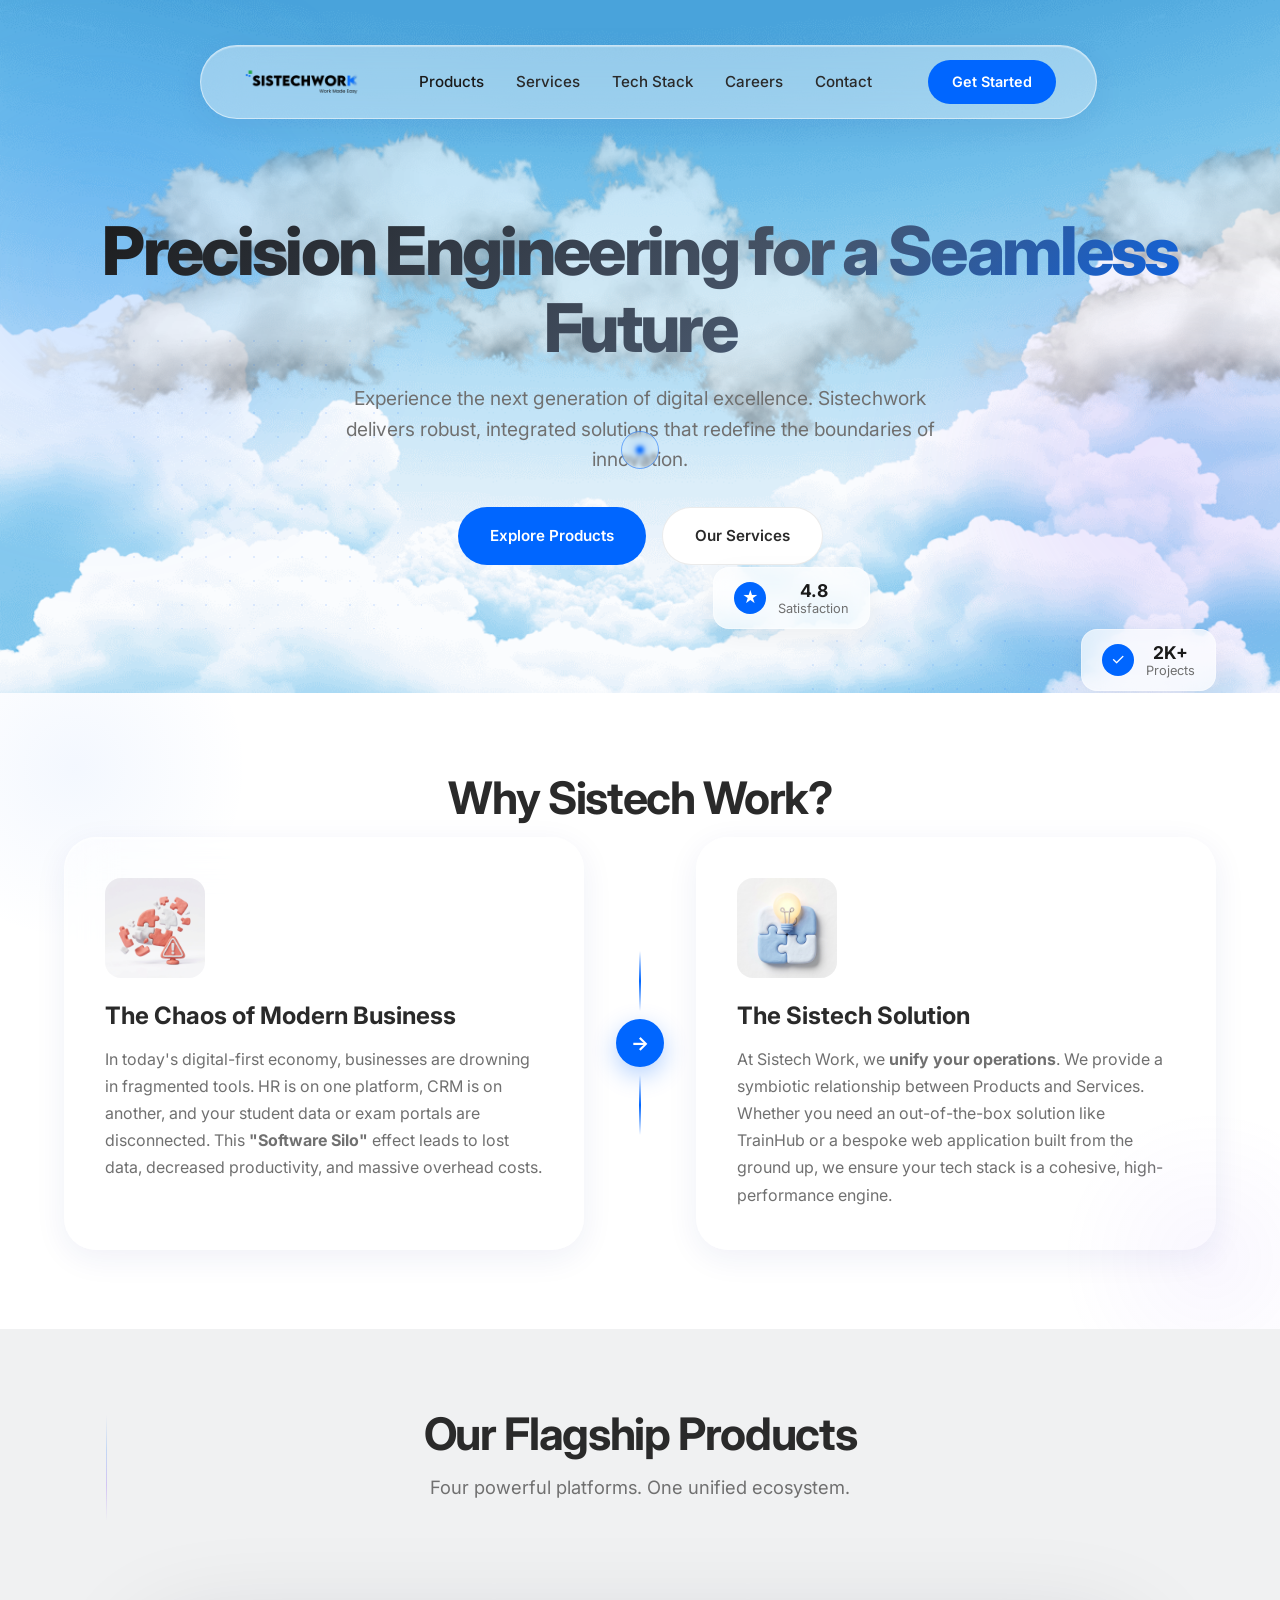
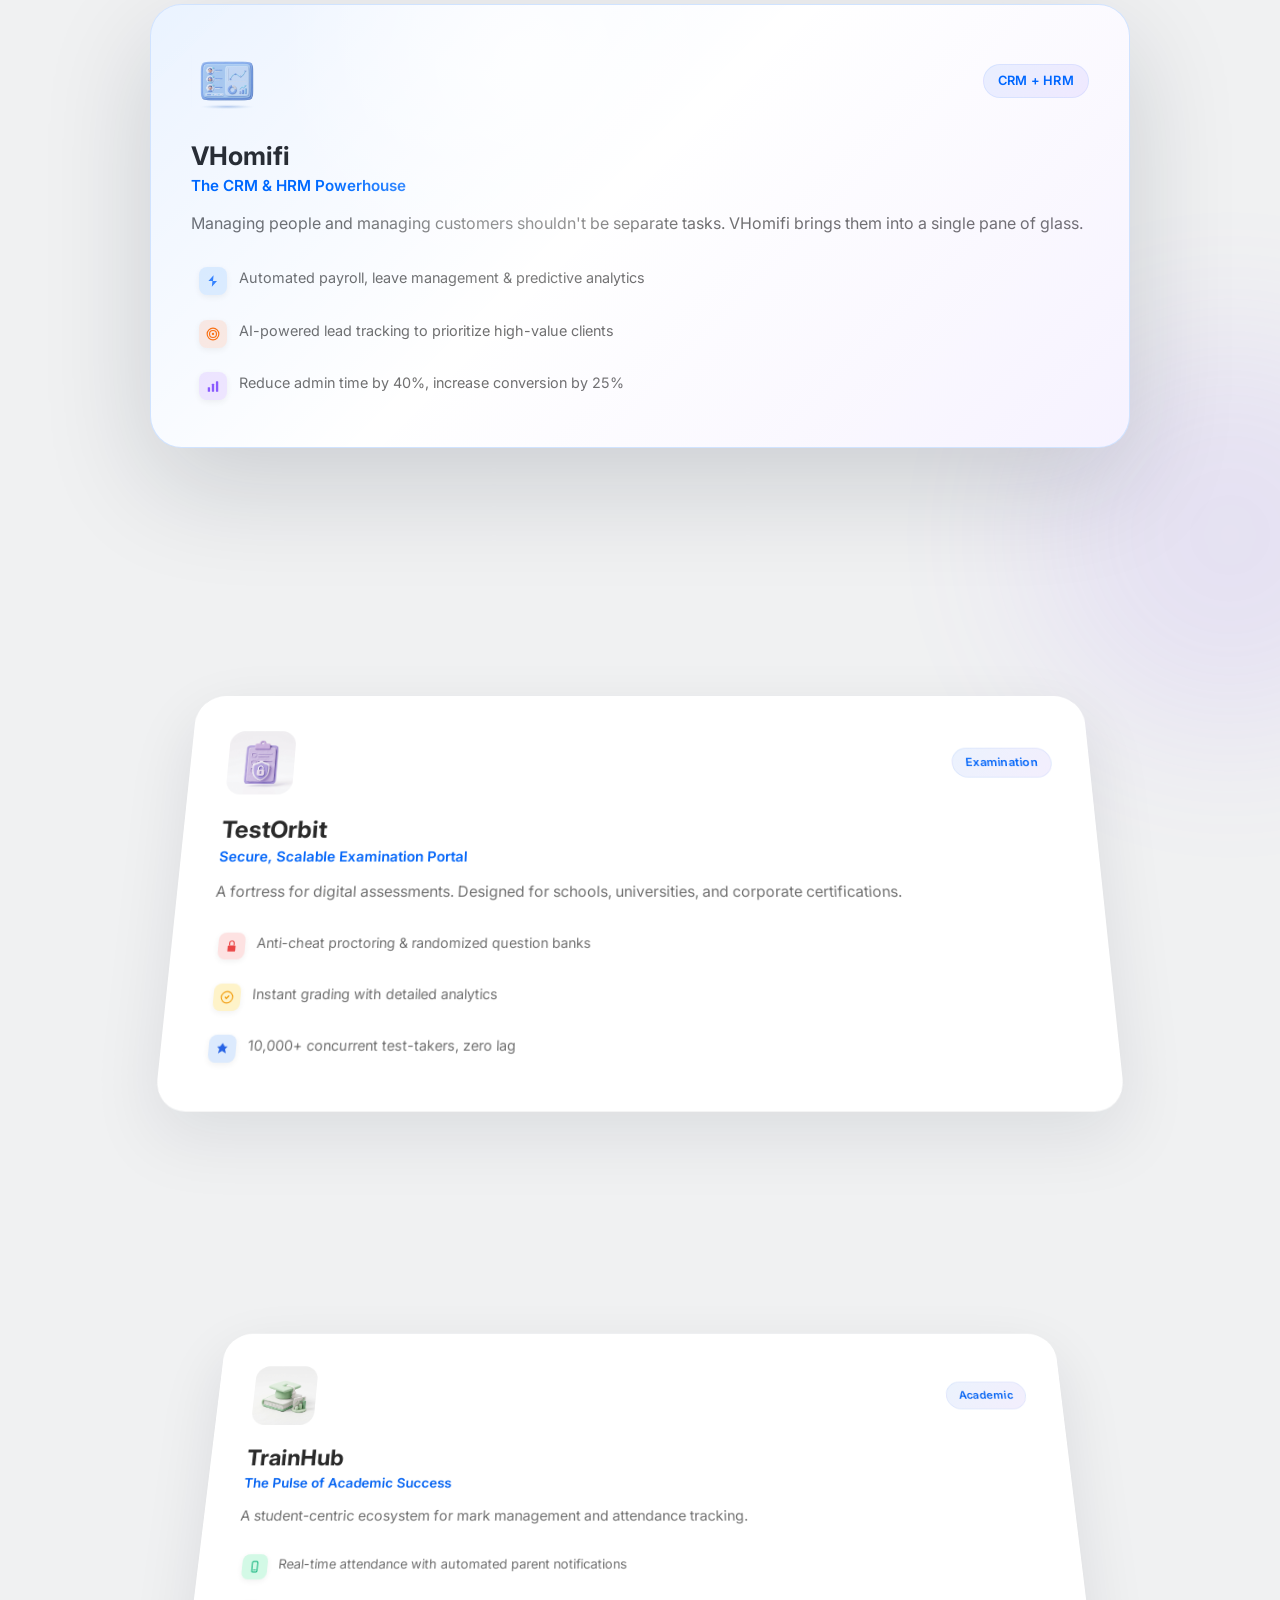
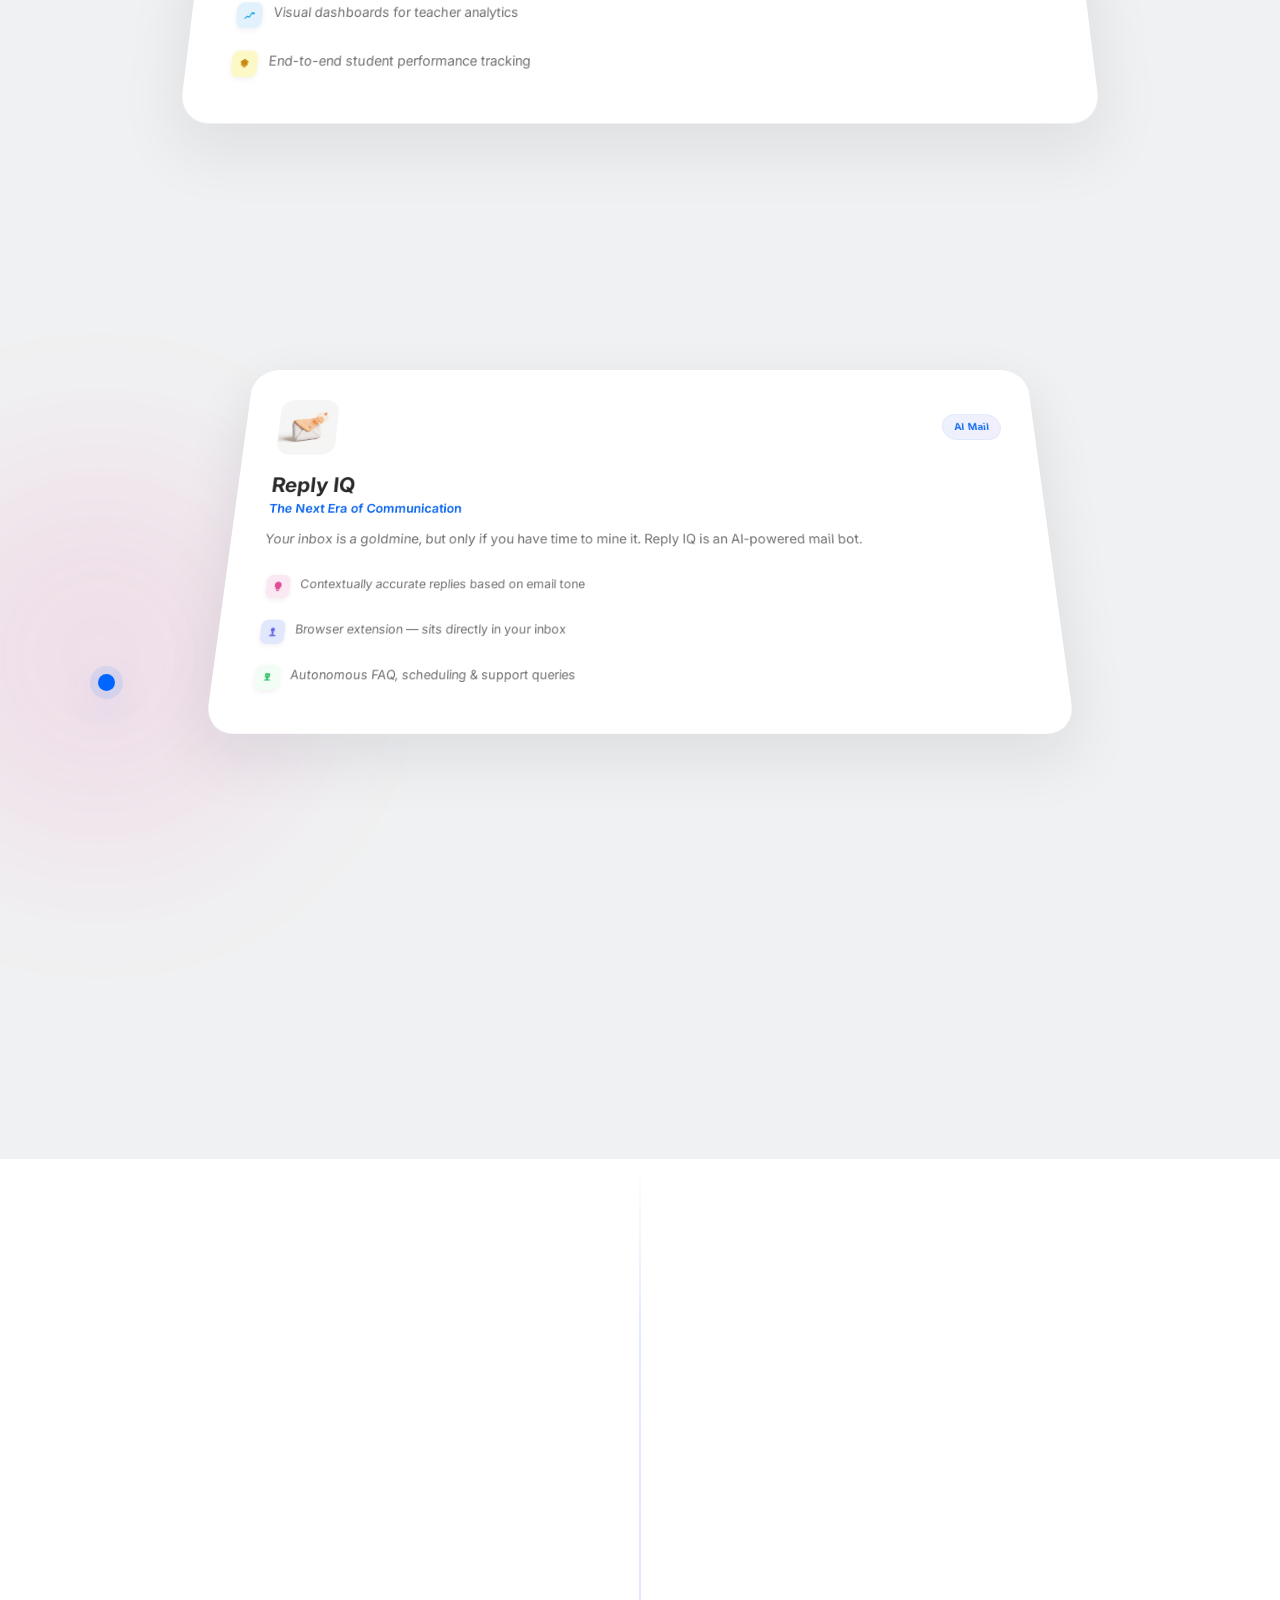
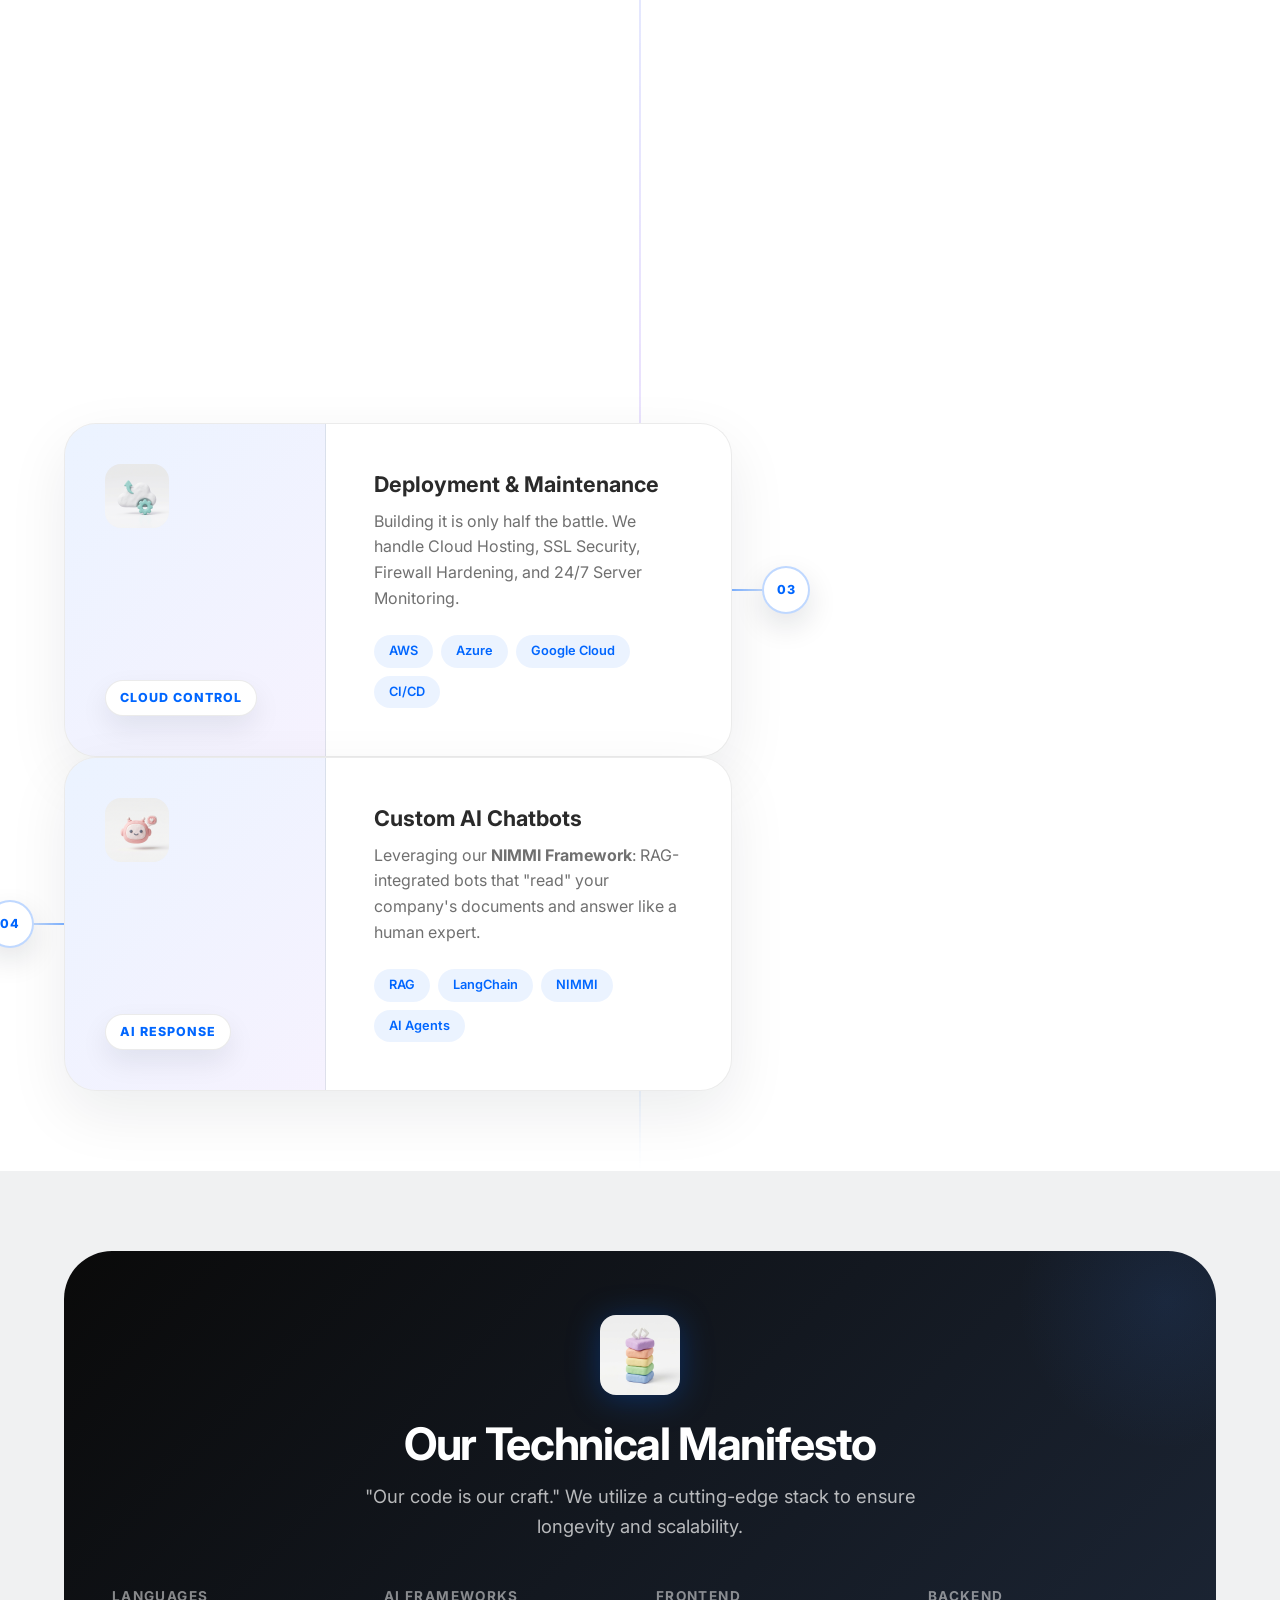
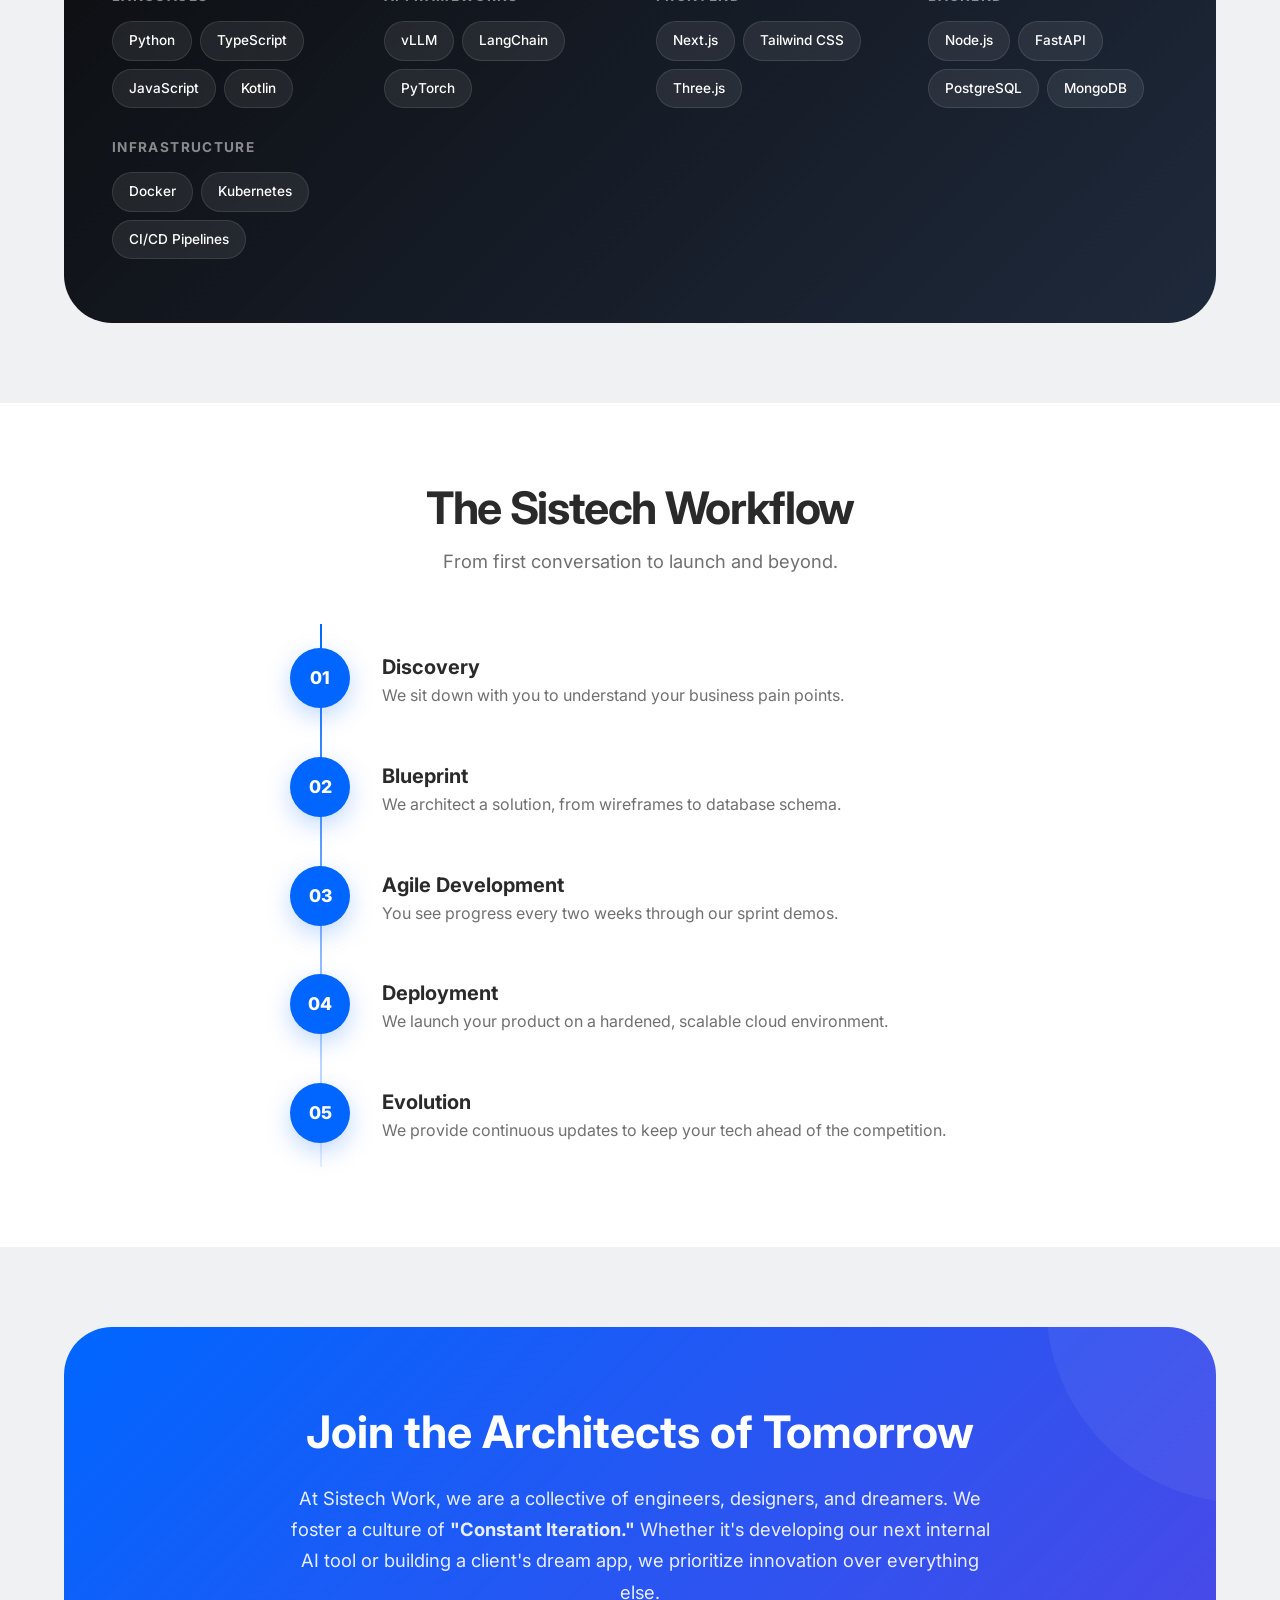
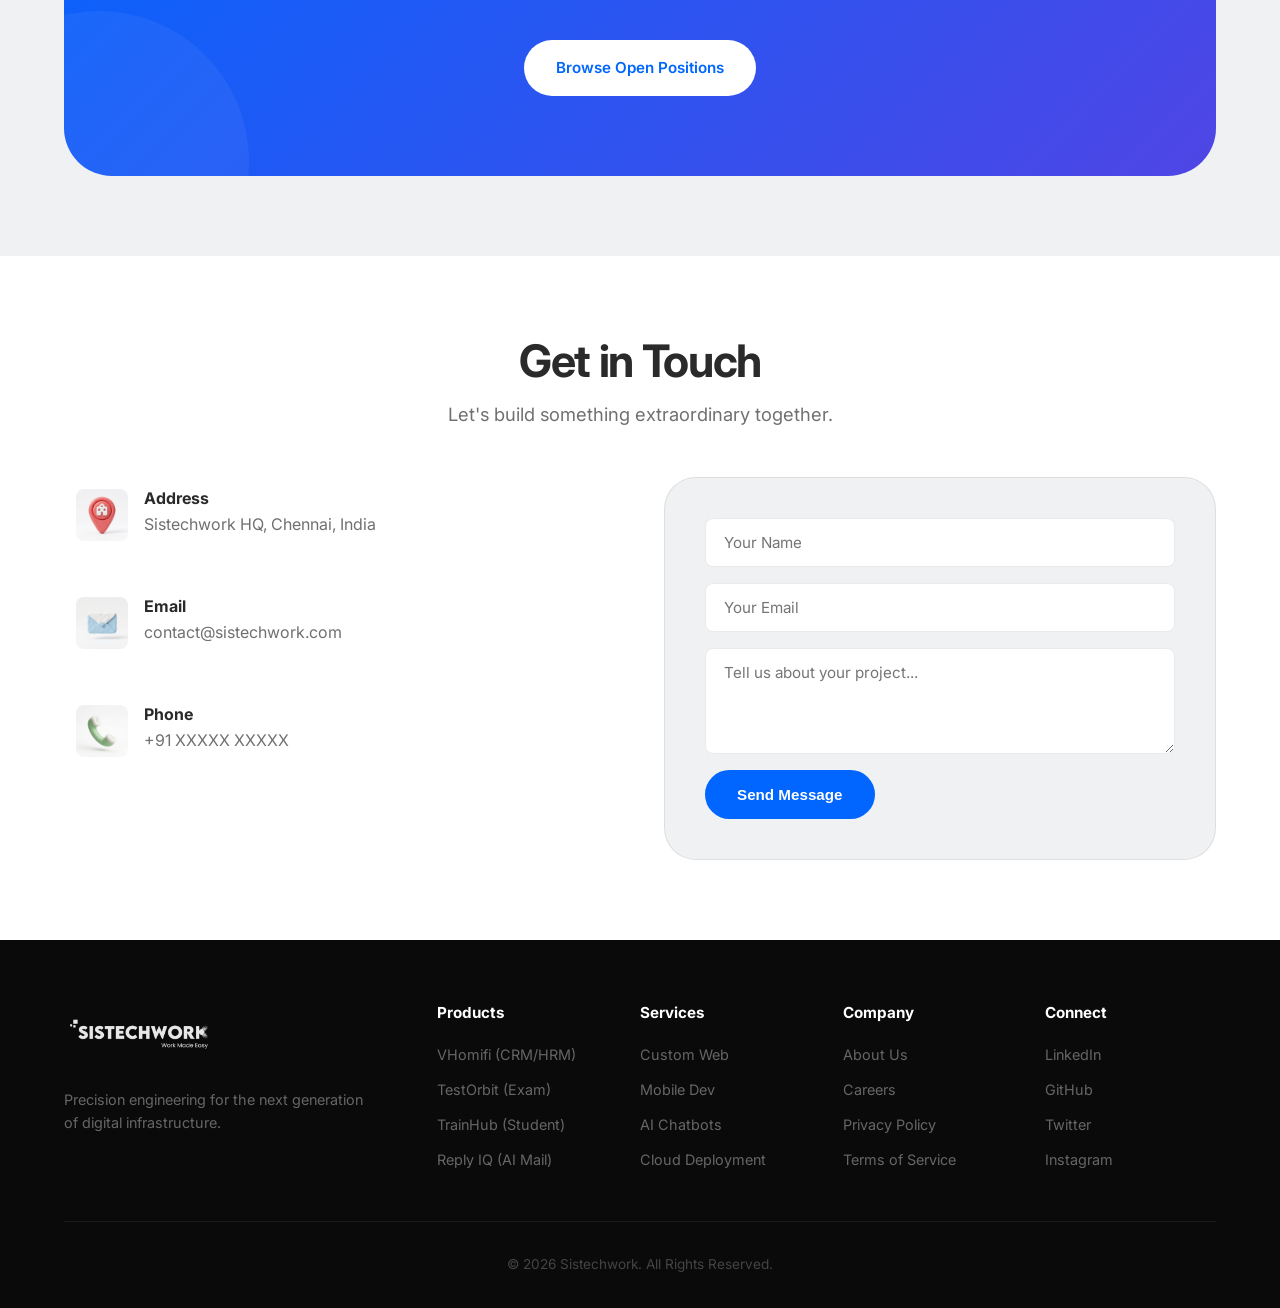
==== commit 3a6bf574: "Changes" ====
--- a/public/sistechwork/index.html
+++ b/public/sistechwork/index.html
@@ -649,6 +649,83 @@
             });
         }, { threshold: 0.15 });
         reveal3D.forEach(el => reveal3DObserver.observe(el));
+
+        // ---- Core Services: Staggered Reveal Stage ----
+        const serviceItems = document.querySelectorAll('.service-reveal-item');
+        const serviceObserver = new IntersectionObserver((entries) => {
+            entries.forEach(entry => {
+                if (entry.isIntersecting) {
+                    entry.target.classList.add('is-revealed');
+                    serviceObserver.unobserve(entry.target);
+                }
+            });
+        }, { threshold: 0.25, rootMargin: '0px 0px -80px 0px' });
+        serviceItems.forEach(el => serviceObserver.observe(el));
+
+        // ---- Rail Progress ----
+        const stage = document.querySelector('.service-reveal-stage');
+        const rail = document.querySelector('.service-reveal-rail');
+        const updateRail = () => {
+            if (!stage || !rail) return;
+            const rect = stage.getBoundingClientRect();
+            const vh = window.innerHeight;
+            const total = rect.height + vh * 0.6;
+            const seen = clamp(vh - rect.top, 0, total);
+            const pct = (seen / total) * 100;
+            rail.style.setProperty('--rail-progress', pct.toFixed(1) + '%');
+        };
+        updateRail();
+        window.addEventListener('scroll', updateRail, { passive: true });
+        window.addEventListener('resize', updateRail);
+
+        // ---- Custom Cursor ----
+        const cursorDot = document.querySelector('.cursor-dot');
+        const cursorRing = document.querySelector('.cursor-ring');
+        const isFinePointer = window.matchMedia('(pointer: fine)').matches;
+        if (cursorDot && cursorRing && isFinePointer) {
+            let mouseX = window.innerWidth / 2, mouseY = window.innerHeight / 2;
+            let ringX = mouseX, ringY = mouseY;
+            let dotX = mouseX, dotY = mouseY;
+
+            document.addEventListener('mousemove', (e) => {
+                mouseX = e.clientX;
+                mouseY = e.clientY;
+                cursorDot.classList.remove('is-hidden');
+                cursorRing.classList.remove('is-hidden');
+            });
+            document.addEventListener('mouseleave', () => {
+                cursorDot.classList.add('is-hidden');
+                cursorRing.classList.add('is-hidden');
+            });
+            document.addEventListener('mousedown', () => cursorRing.classList.add('is-down'));
+            document.addEventListener('mouseup', () => cursorRing.classList.remove('is-down'));
+
+            const animateCursor = () => {
+                // Dot follows tightly
+                dotX += (mouseX - dotX) * 0.55;
+                dotY += (mouseY - dotY) * 0.55;
+                // Ring lags smoothly
+                ringX += (mouseX - ringX) * 0.18;
+                ringY += (mouseY - ringY) * 0.18;
+                cursorDot.style.transform = `translate(${dotX}px, ${dotY}px) translate(-50%, -50%)`;
+                cursorRing.style.transform = `translate(${ringX}px, ${ringY}px) translate(-50%, -50%)`;
+                requestAnimationFrame(animateCursor);
+            };
+            animateCursor();
+
+            // Hover state on interactive elements
+            const hoverTargets = 'a, button, .btn, input, textarea, [role="button"], .product-card, .service-card, .stack-item, .service-reveal-item, .tech-pill, .ps-card';
+            document.querySelectorAll(hoverTargets).forEach(el => {
+                el.addEventListener('mouseenter', () => {
+                    cursorRing.classList.add('is-hover');
+                    cursorDot.classList.add('is-hover');
+                });
+                el.addEventListener('mouseleave', () => {
+                    cursorRing.classList.remove('is-hover');
+                    cursorDot.classList.remove('is-hover');
+                });
+            });
+        }
     })();
     </script>
 </body>
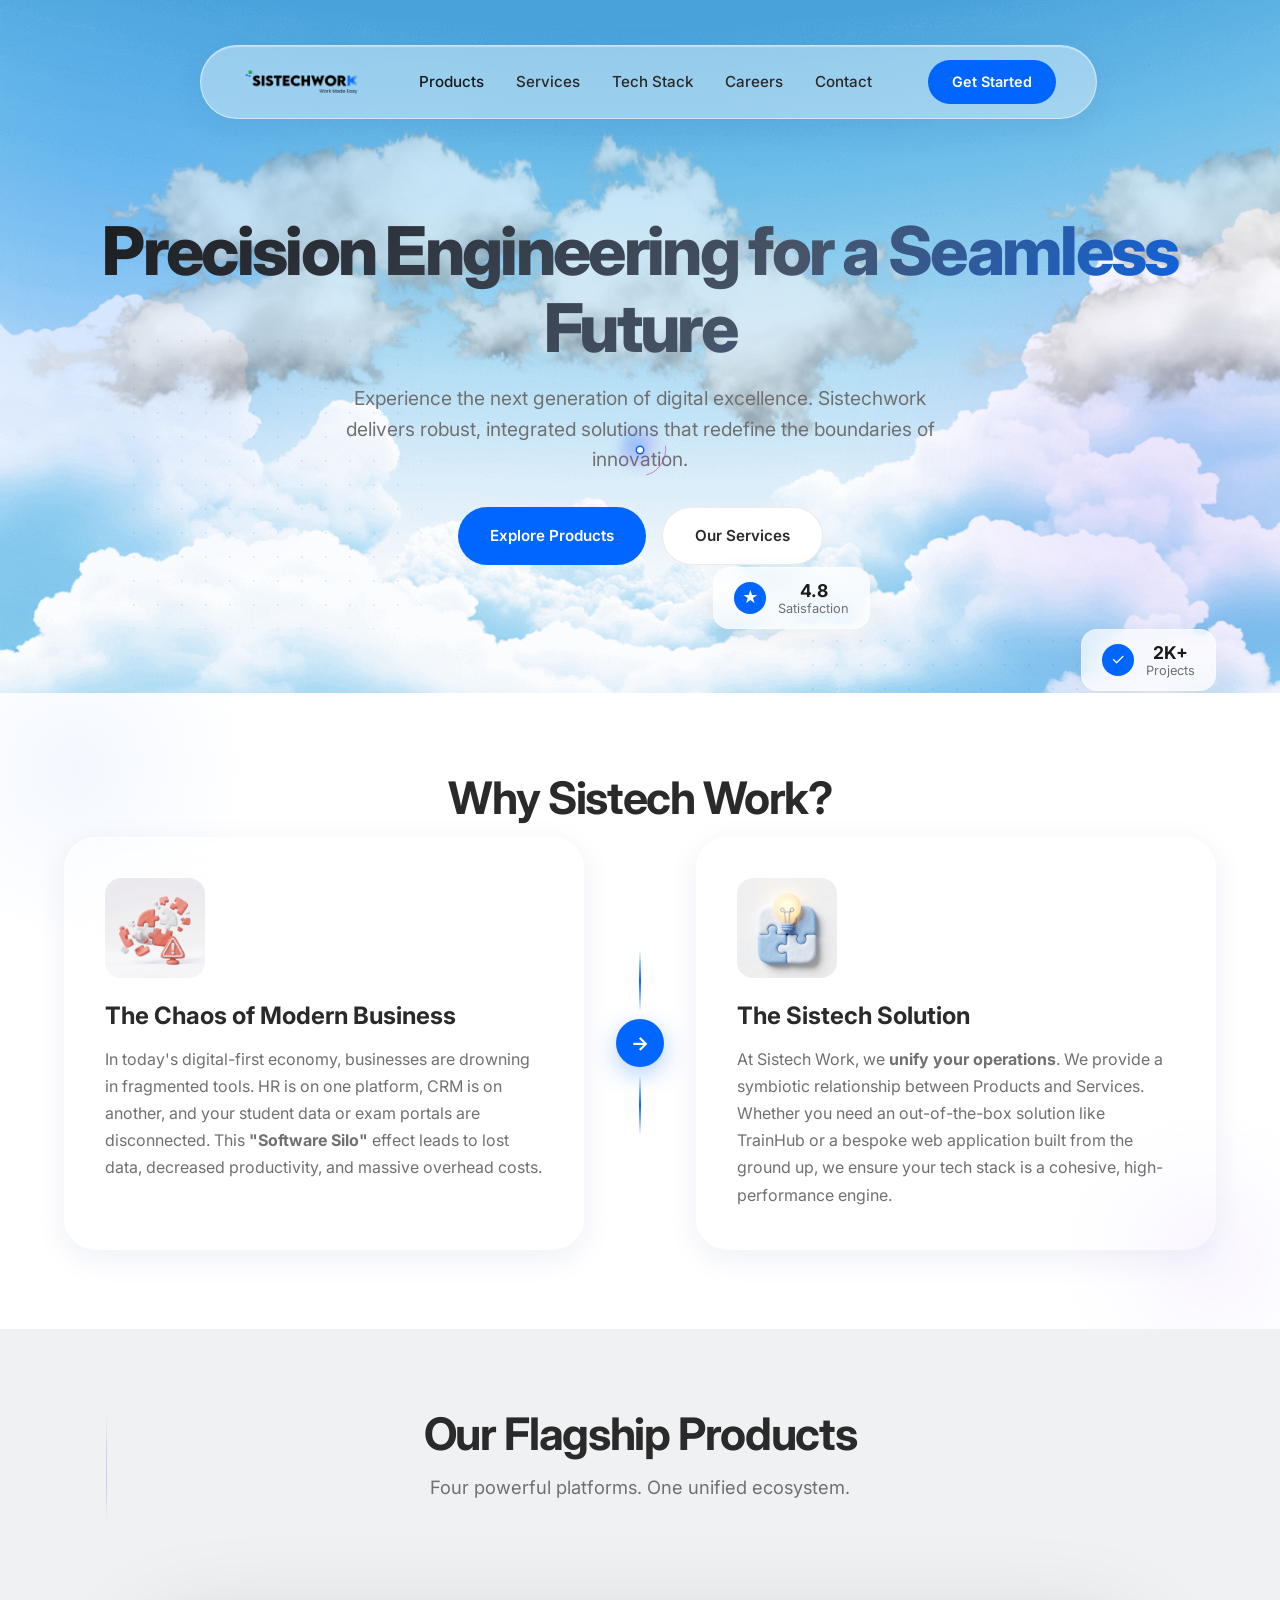
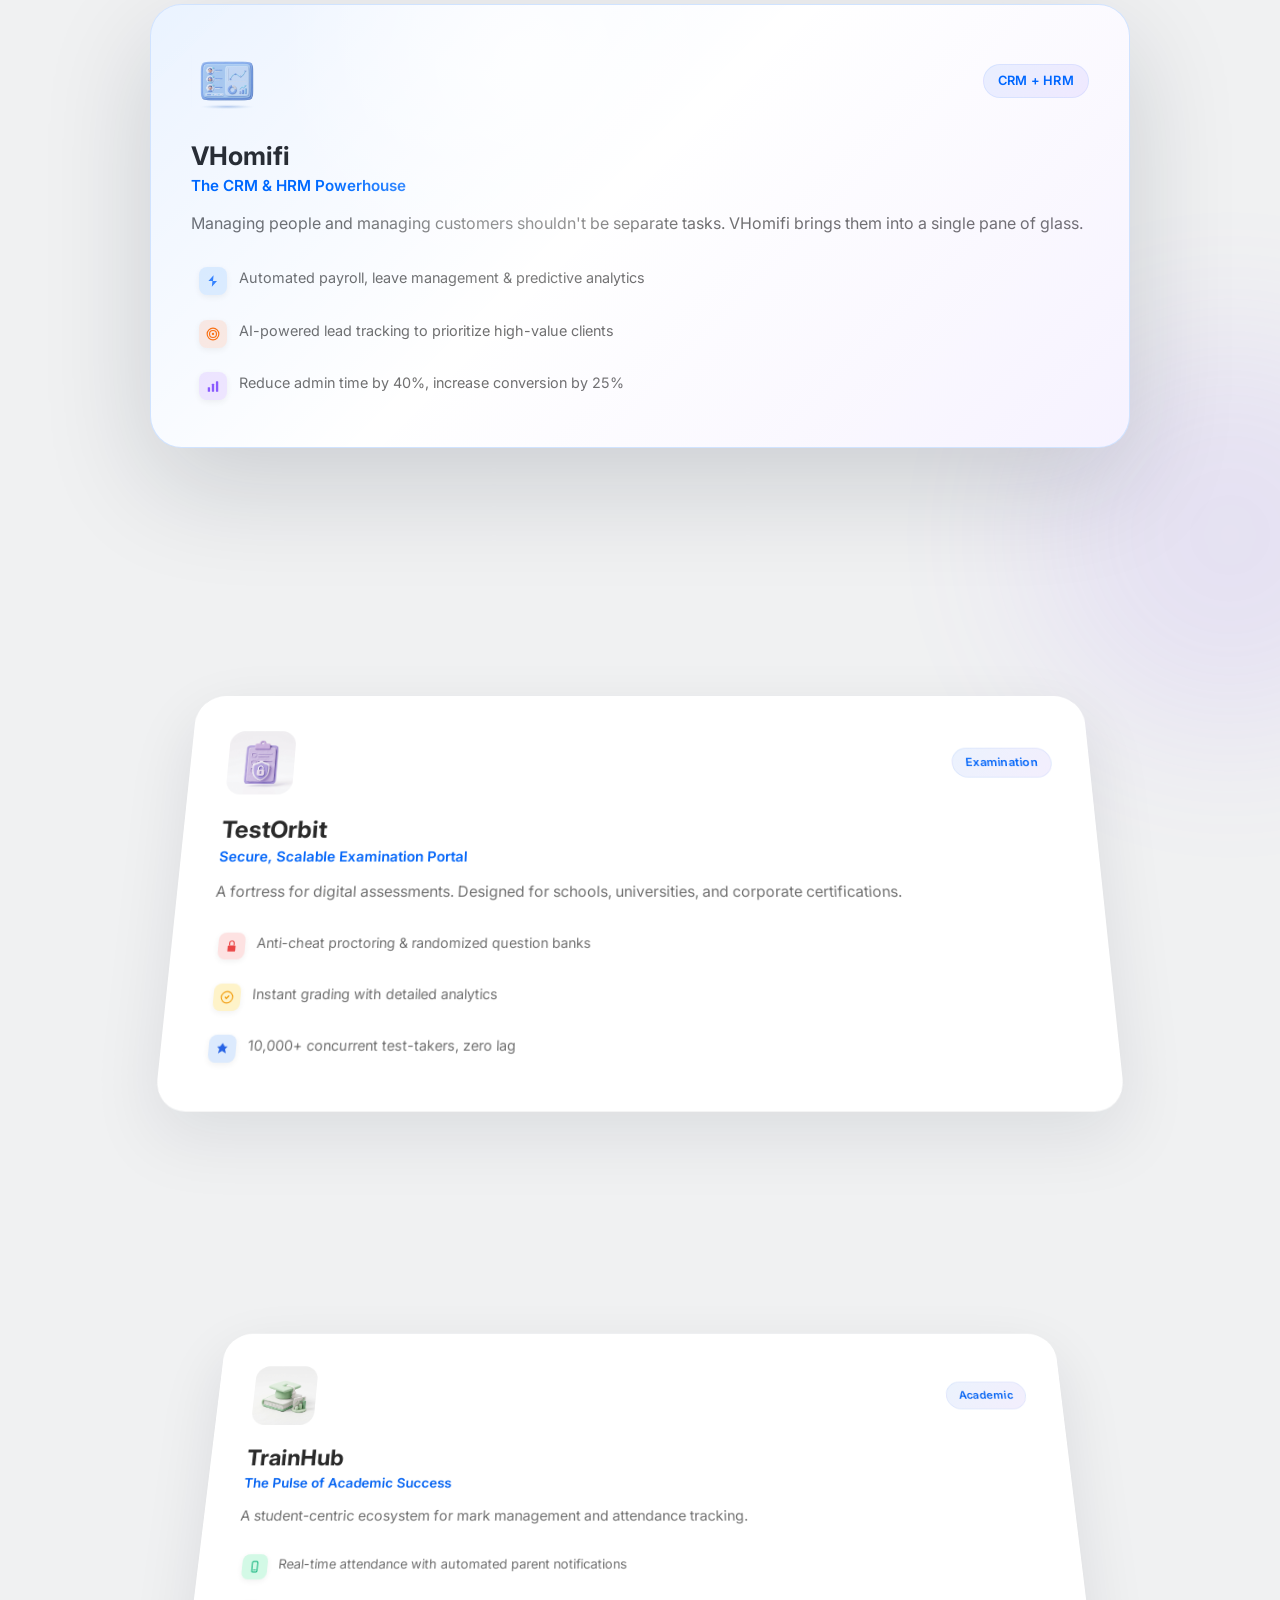
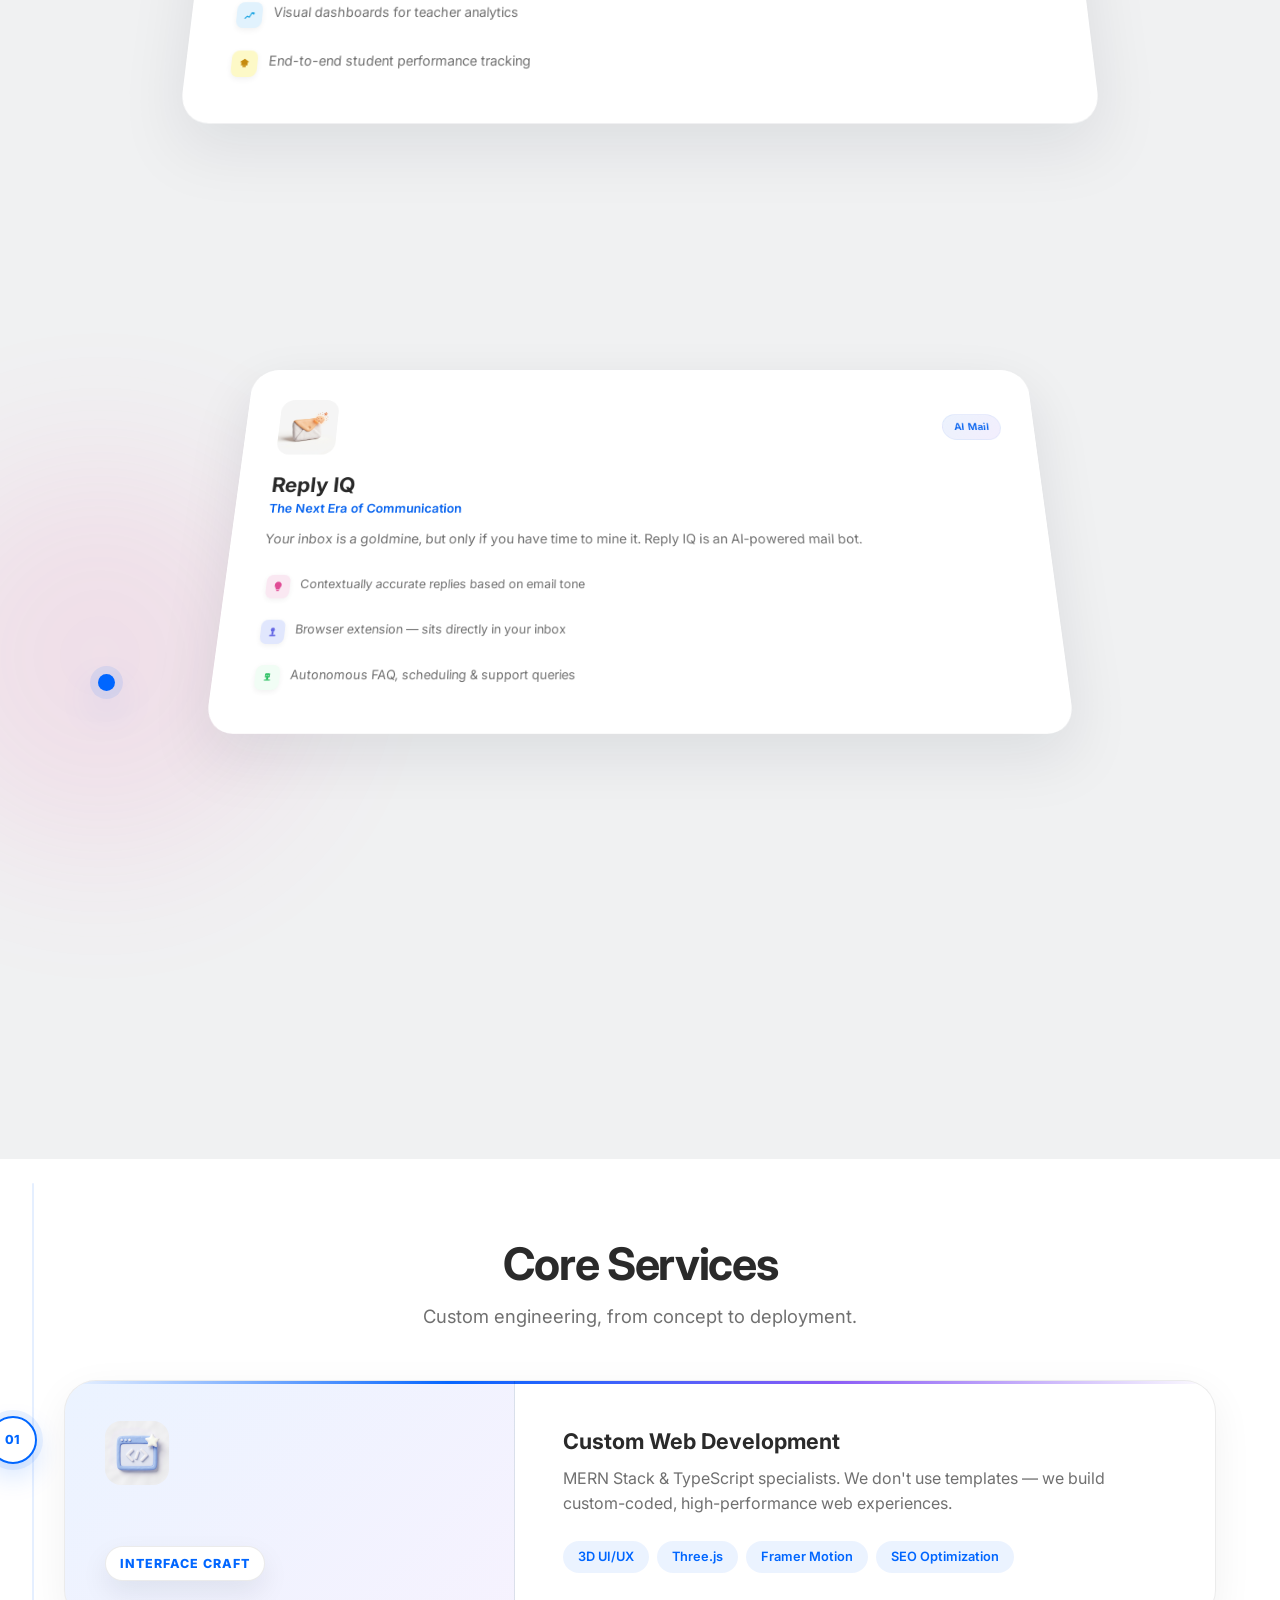
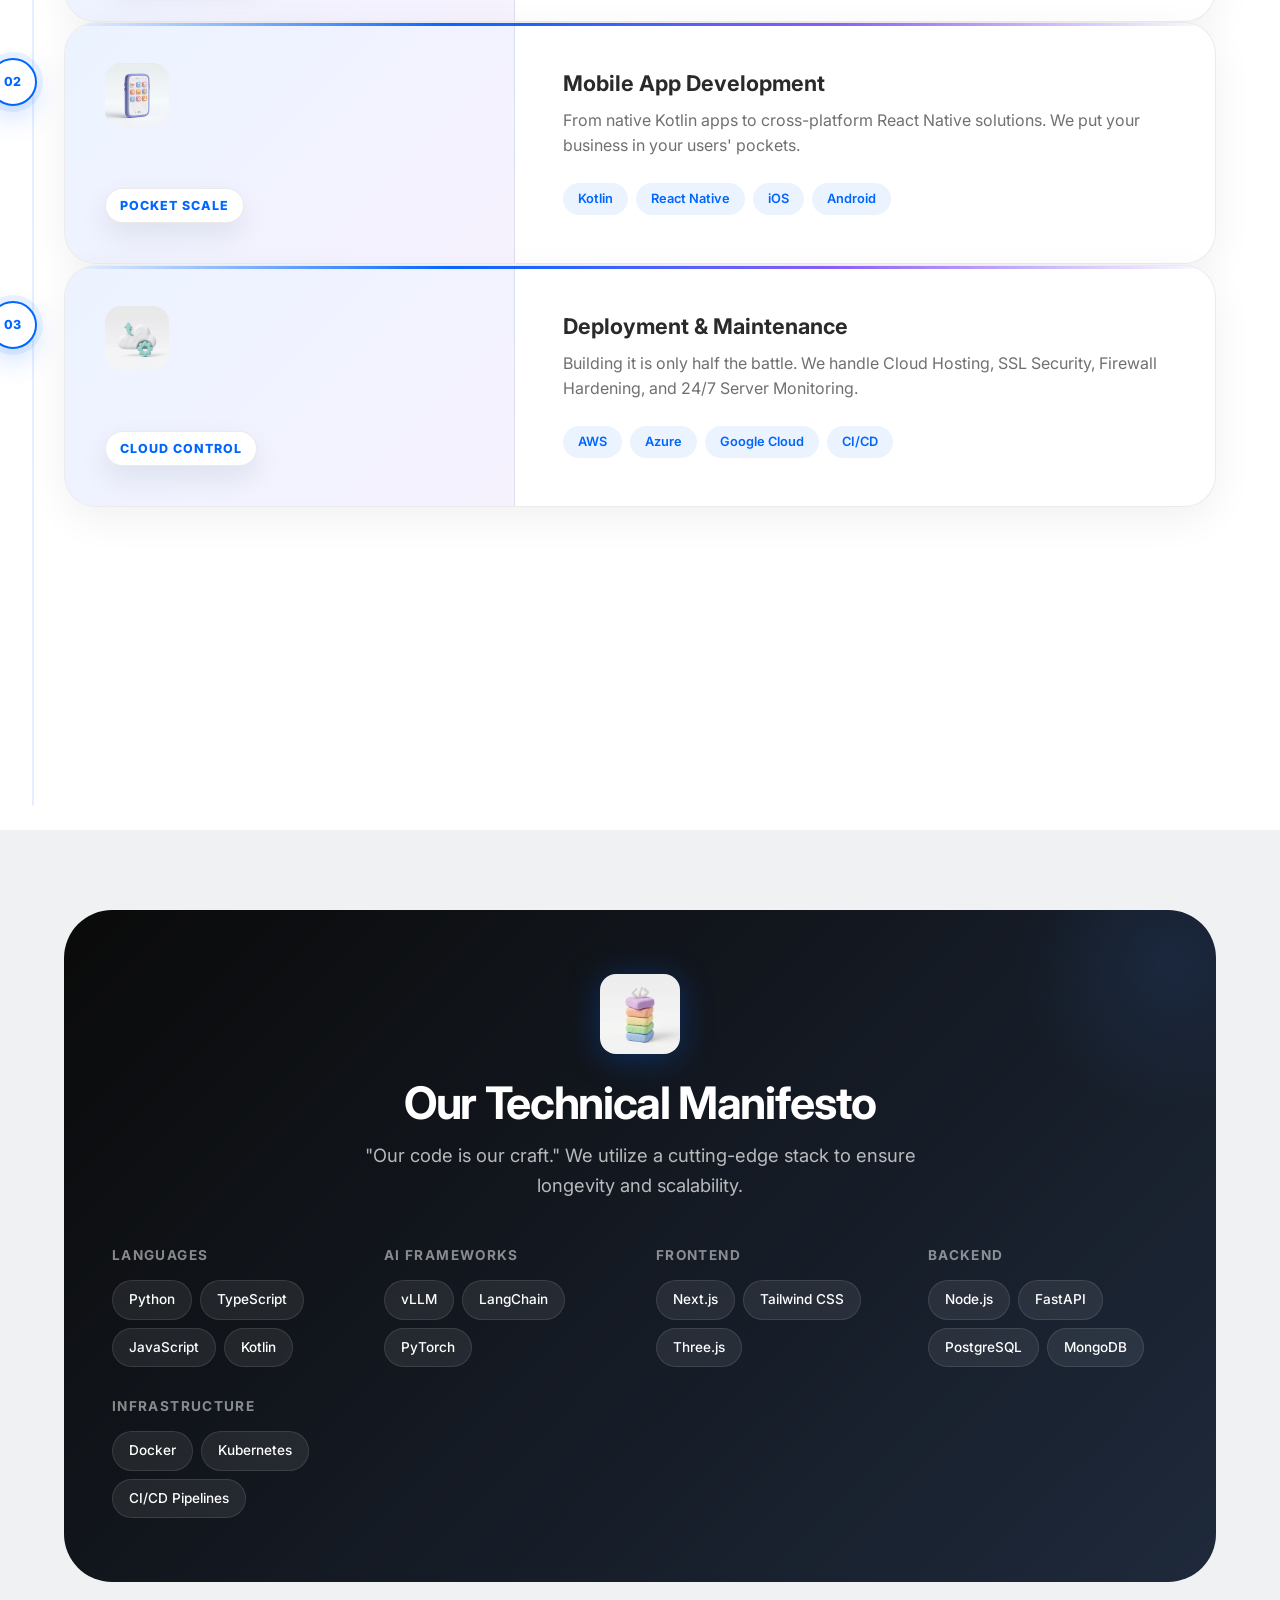
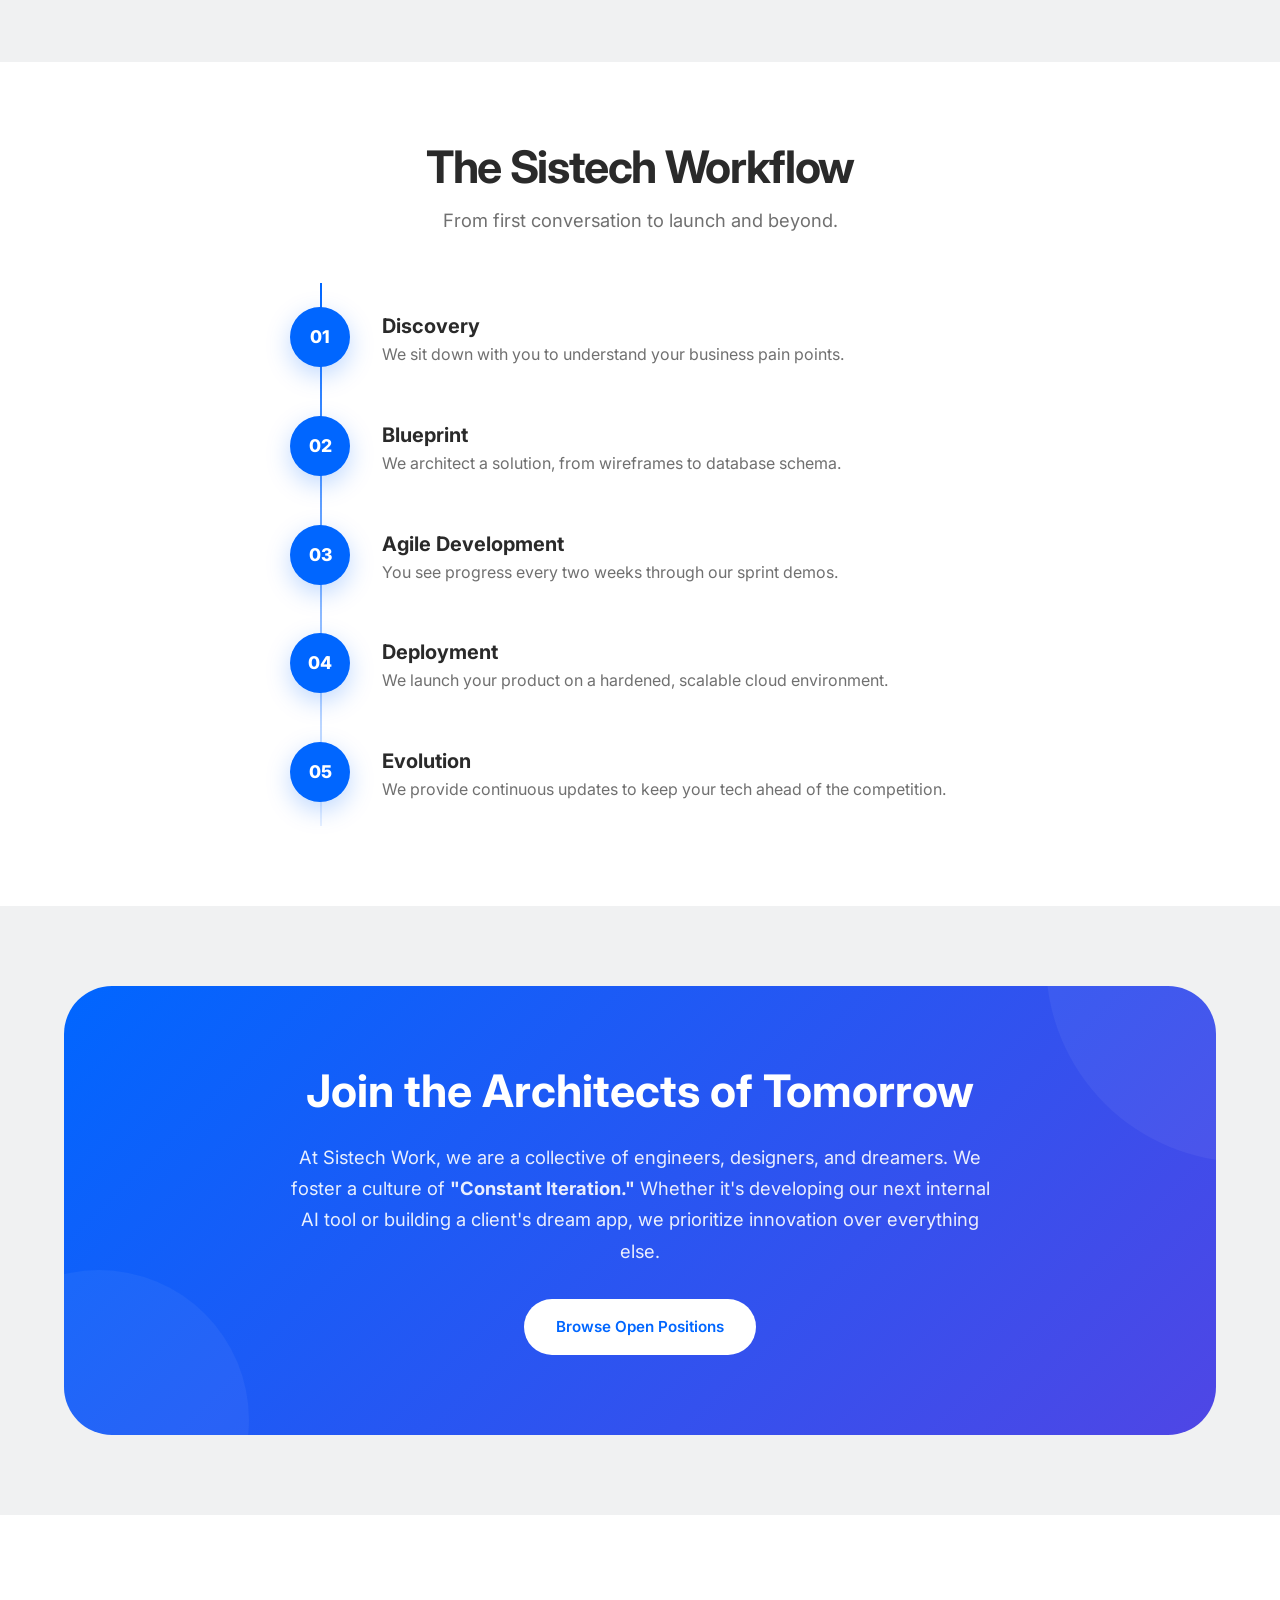
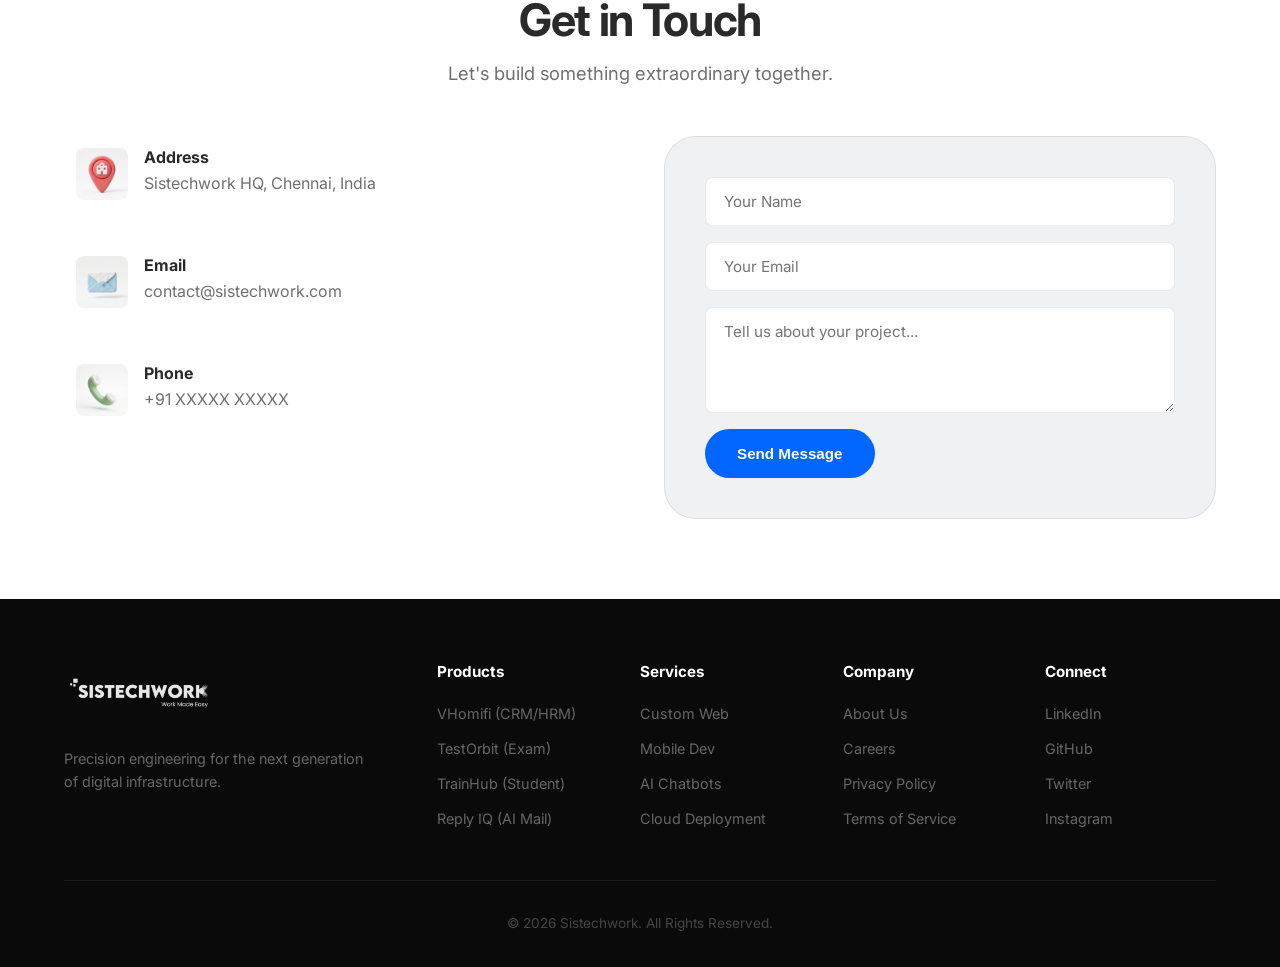
==== commit 9f989434: "Changes" ====
--- a/public/sistechwork/index.html
+++ b/public/sistechwork/index.html
@@ -15,9 +15,23 @@
     <link rel="stylesheet" href="style.css?v=3">
 </head>
 <body>
-    <!-- Custom Cursor -->
+    <!-- Custom Cursor (Aurora) -->
+    <div class="cursor-aurora" aria-hidden="true">
+        <svg class="cursor-arc" viewBox="0 0 100 100">
+            <defs>
+                <linearGradient id="cursorGrad" x1="0" y1="0" x2="1" y2="1">
+                    <stop offset="0%" stop-color="#0066FF"/>
+                    <stop offset="50%" stop-color="#8B5CF6"/>
+                    <stop offset="100%" stop-color="#EC4899"/>
+                </linearGradient>
+            </defs>
+            <circle cx="50" cy="50" r="46" fill="none" stroke="url(#cursorGrad)" stroke-width="1.5" stroke-dasharray="60 220" stroke-linecap="round"/>
+        </svg>
+        <div class="cursor-orb"></div>
+        <div class="cursor-label"><span></span></div>
+    </div>
     <div class="cursor-dot" aria-hidden="true"></div>
-    <div class="cursor-ring" aria-hidden="true"></div>
+    <canvas class="cursor-trail" aria-hidden="true"></canvas>
     <header class="site-header">
         <div class="container">
             <nav class="nav-container">
@@ -678,50 +692,144 @@
         window.addEventListener('scroll', updateRail, { passive: true });
         window.addEventListener('resize', updateRail);
 
-        // ---- Custom Cursor ----
+        // ---- Custom Cursor (Aurora) ----
+        const cursorAurora = document.querySelector('.cursor-aurora');
         const cursorDot = document.querySelector('.cursor-dot');
-        const cursorRing = document.querySelector('.cursor-ring');
+        const cursorLabel = document.querySelector('.cursor-label span');
+        const trailCanvas = document.querySelector('.cursor-trail');
         const isFinePointer = window.matchMedia('(pointer: fine)').matches;
-        if (cursorDot && cursorRing && isFinePointer) {
+
+        if (cursorAurora && cursorDot && trailCanvas && isFinePointer) {
+            // Canvas setup for particle trail
+            const ctx = trailCanvas.getContext('2d');
+            const dpr = window.devicePixelRatio || 1;
+            const sizeCanvas = () => {
+                trailCanvas.width = window.innerWidth * dpr;
+                trailCanvas.height = window.innerHeight * dpr;
+                trailCanvas.style.width = window.innerWidth + 'px';
+                trailCanvas.style.height = window.innerHeight + 'px';
+                ctx.scale(dpr, dpr);
+            };
+            sizeCanvas();
+            window.addEventListener('resize', () => {
+                ctx.setTransform(1, 0, 0, 1, 0, 0);
+                sizeCanvas();
+            });
+
             let mouseX = window.innerWidth / 2, mouseY = window.innerHeight / 2;
-            let ringX = mouseX, ringY = mouseY;
+            let lastX = mouseX, lastY = mouseY;
+            let auroraX = mouseX, auroraY = mouseY;
             let dotX = mouseX, dotY = mouseY;
+            const particles = [];
 
             document.addEventListener('mousemove', (e) => {
                 mouseX = e.clientX;
                 mouseY = e.clientY;
+                cursorAurora.classList.remove('is-hidden');
                 cursorDot.classList.remove('is-hidden');
-                cursorRing.classList.remove('is-hidden');
+                trailCanvas.classList.remove('is-hidden');
             });
             document.addEventListener('mouseleave', () => {
+                cursorAurora.classList.add('is-hidden');
                 cursorDot.classList.add('is-hidden');
-                cursorRing.classList.add('is-hidden');
-            });
-            document.addEventListener('mousedown', () => cursorRing.classList.add('is-down'));
-            document.addEventListener('mouseup', () => cursorRing.classList.remove('is-down'));
+                trailCanvas.classList.add('is-hidden');
+            });
+
+            document.addEventListener('mousedown', () => {
+                cursorAurora.classList.add('is-down');
+                cursorDot.classList.add('is-down');
+                // Spawn ripple
+                const ripple = document.createElement('div');
+                ripple.className = 'cursor-ripple';
+                ripple.style.transform = `translate3d(${mouseX}px, ${mouseY}px, 0) translate(-50%, -50%) scale(0.4)`;
+                // Override translate via top/left for keyframe compatibility
+                ripple.style.left = mouseX + 'px';
+                ripple.style.top = mouseY + 'px';
+                document.body.appendChild(ripple);
+                setTimeout(() => ripple.remove(), 750);
+            });
+            document.addEventListener('mouseup', () => {
+                cursorAurora.classList.remove('is-down');
+                cursorDot.classList.remove('is-down');
+            });
+
+            const palette = ['rgba(0,102,255,', 'rgba(139,92,246,', 'rgba(236,72,153,'];
 
             const animateCursor = () => {
-                // Dot follows tightly
-                dotX += (mouseX - dotX) * 0.55;
-                dotY += (mouseY - dotY) * 0.55;
-                // Ring lags smoothly
-                ringX += (mouseX - ringX) * 0.18;
-                ringY += (mouseY - ringY) * 0.18;
-                cursorDot.style.transform = `translate(${dotX}px, ${dotY}px) translate(-50%, -50%)`;
-                cursorRing.style.transform = `translate(${ringX}px, ${ringY}px) translate(-50%, -50%)`;
+                // Velocity for trail spawning
+                const vx = mouseX - lastX;
+                const vy = mouseY - lastY;
+                const speed = Math.hypot(vx, vy);
+                lastX = mouseX; lastY = mouseY;
+
+                // Smooth follow
+                dotX += (mouseX - dotX) * 0.65;
+                dotY += (mouseY - dotY) * 0.65;
+                auroraX += (mouseX - auroraX) * 0.16;
+                auroraY += (mouseY - auroraY) * 0.16;
+
+                cursorDot.style.transform = `translate3d(${dotX}px, ${dotY}px, 0) translate(-50%, -50%)`;
+                cursorAurora.style.transform = `translate3d(${auroraX}px, ${auroraY}px, 0) translate(-50%, -50%)` +
+                    (cursorAurora.classList.contains('is-down') ? ' scale(0.85)' : '');
+
+                // Spawn particles based on speed
+                if (speed > 2 && !cursorAurora.classList.contains('is-hover')) {
+                    const count = Math.min(3, Math.floor(speed / 6) + 1);
+                    for (let i = 0; i < count; i++) {
+                        particles.push({
+                            x: mouseX + (Math.random() - 0.5) * 6,
+                            y: mouseY + (Math.random() - 0.5) * 6,
+                            vx: (Math.random() - 0.5) * 0.6,
+                            vy: (Math.random() - 0.5) * 0.6,
+                            life: 1,
+                            size: 2 + Math.random() * 3,
+                            color: palette[Math.floor(Math.random() * palette.length)]
+                        });
+                    }
+                }
+
+                // Render trail
+                ctx.clearRect(0, 0, window.innerWidth, window.innerHeight);
+                for (let i = particles.length - 1; i >= 0; i--) {
+                    const p = particles[i];
+                    p.x += p.vx;
+                    p.y += p.vy;
+                    p.life -= 0.022;
+                    if (p.life <= 0) { particles.splice(i, 1); continue; }
+                    ctx.beginPath();
+                    ctx.fillStyle = p.color + (p.life * 0.55).toFixed(3) + ')';
+                    ctx.shadowColor = p.color + '0.8)';
+                    ctx.shadowBlur = 8;
+                    ctx.arc(p.x, p.y, p.size * p.life, 0, Math.PI * 2);
+                    ctx.fill();
+                }
+                ctx.shadowBlur = 0;
+
                 requestAnimationFrame(animateCursor);
             };
             animateCursor();
 
-            // Hover state on interactive elements
-            const hoverTargets = 'a, button, .btn, input, textarea, [role="button"], .product-card, .service-card, .stack-item, .service-reveal-item, .tech-pill, .ps-card';
+            // Hover state — morph into labeled capsule
+            const setHoverLabel = (el) => {
+                let label = el.getAttribute('data-cursor');
+                if (!label) {
+                    if (el.matches('a, [role="button"]')) label = 'View →';
+                    else if (el.matches('button, .btn')) label = 'Click →';
+                    else if (el.matches('input, textarea')) label = 'Type';
+                    else label = 'Explore →';
+                }
+                cursorLabel.textContent = label;
+            };
+
+            const hoverTargets = 'a, button, .btn, input, textarea, [role="button"], .product-card, .service-card, .service-reveal-item, .tech-pill, .ps-card, [data-cursor]';
             document.querySelectorAll(hoverTargets).forEach(el => {
                 el.addEventListener('mouseenter', () => {
-                    cursorRing.classList.add('is-hover');
+                    setHoverLabel(el);
+                    cursorAurora.classList.add('is-hover');
                     cursorDot.classList.add('is-hover');
                 });
                 el.addEventListener('mouseleave', () => {
-                    cursorRing.classList.remove('is-hover');
+                    cursorAurora.classList.remove('is-hover');
                     cursorDot.classList.remove('is-hover');
                 });
             });
--- a/public/sistechwork/style.css
+++ b/public/sistechwork/style.css
@@ -1694,26 +1694,26 @@
 }
 
 /* ============================================
-   CORE SERVICES — REVEAL STAGE (replaces sticky stack)
+   CORE SERVICES — TIMELINE REVEAL (clean redesign)
    ============================================ */
 .service-reveal-stage {
     position: relative;
-    max-width: 1100px;
+    max-width: 1080px;
     margin: 0 auto;
-    padding: 2rem 0 4rem;
+    padding: 1rem 0 3rem 96px;
     display: flex;
     flex-direction: column;
-    gap: 3.5rem;
-}
-
+    gap: 2rem;
+}
+
+/* Vertical rail on the LEFT side only — never crosses cards */
 .service-reveal-rail {
     position: absolute;
-    left: 50%;
-    top: 0;
-    bottom: 0;
+    left: 32px;
+    top: 24px;
+    bottom: 24px;
     width: 2px;
-    transform: translateX(-50%);
-    background: linear-gradient(to bottom, transparent, rgba(0, 102, 255, 0.12) 10%, rgba(139, 92, 246, 0.18) 50%, rgba(0, 102, 255, 0.12) 90%, transparent);
+    background: rgba(0, 102, 255, 0.10);
     border-radius: 2px;
     pointer-events: none;
     overflow: hidden;
@@ -1726,29 +1726,26 @@
     width: 100%;
     height: var(--rail-progress, 0%);
     background: linear-gradient(to bottom, #0066FF, #8B5CF6, #EC4899);
-    box-shadow: 0 0 20px rgba(0, 102, 255, 0.6);
+    box-shadow: 0 0 16px rgba(0, 102, 255, 0.45);
     border-radius: 2px;
-    transition: height 0.2s linear;
+    transition: height 0.25s ease-out;
 }
 
 .service-reveal-item {
     position: relative;
-    width: 58%;
+    width: 100%;
     opacity: 0;
-    transform: translateX(var(--enter-x, -80px)) translateY(40px) scale(0.97);
-    transition: opacity 0.9s cubic-bezier(0.22, 1, 0.36, 1),
-                transform 1s cubic-bezier(0.22, 1, 0.36, 1);
+    transform: translateY(60px) scale(0.98);
+    transition: opacity 0.85s cubic-bezier(0.22, 1, 0.36, 1),
+                transform 0.95s cubic-bezier(0.22, 1, 0.36, 1);
     will-change: transform, opacity;
 }
 
-.service-reveal-item[data-side="left"] {
-    align-self: flex-start;
-    --enter-x: -90px;
-}
-
-.service-reveal-item[data-side="right"] {
-    align-self: flex-end;
-    --enter-x: 90px;
+/* Subtle alternating horizontal nudge for personality */
+.service-reveal-item[data-side="left"]  { --enter-x: -24px; }
+.service-reveal-item[data-side="right"] { --enter-x:  24px; }
+.service-reveal-item:not(.is-revealed) {
+    transform: translateX(var(--enter-x, 0)) translateY(60px) scale(0.98);
 }
 
 .service-reveal-item.is-revealed {
@@ -1756,16 +1753,17 @@
     transform: translateX(0) translateY(0) scale(1);
 }
 
-/* Connector dot on the rail */
+/* Numbered node sits ON the rail, to the LEFT of the card */
 .service-reveal-item::before {
     content: attr(data-index);
     position: absolute;
-    top: 50%;
+    top: 36px;
+    left: -75px;
     width: 44px;
     height: 44px;
     border-radius: 50%;
     background: var(--color-surface);
-    border: 2px solid rgba(0, 102, 255, 0.25);
+    border: 2px solid rgba(0, 102, 255, 0.2);
     color: var(--color-primary);
     font-weight: 800;
     font-size: 0.78rem;
@@ -1773,83 +1771,74 @@
     display: flex;
     align-items: center;
     justify-content: center;
-    box-shadow: 0 12px 30px rgba(15, 23, 42, 0.12);
-    transform: translateY(-50%) scale(0);
-    transition: transform 0.6s cubic-bezier(0.34, 1.56, 0.64, 1) 0.25s;
+    box-shadow: 0 8px 24px rgba(15, 23, 42, 0.08);
+    transform: scale(0);
+    transition: transform 0.55s cubic-bezier(0.34, 1.56, 0.64, 1) 0.2s,
+                border-color 0.35s ease, box-shadow 0.35s ease;
     z-index: 3;
 }
 
-.service-reveal-item[data-side="left"]::before {
-    right: -78px;
-}
-
-.service-reveal-item[data-side="right"]::before {
-    left: -78px;
-}
-
 .service-reveal-item.is-revealed::before {
-    transform: translateY(-50%) scale(1);
-}
-
-/* Connector horizontal line from rail to card */
-.service-reveal-item::after {
-    content: '';
-    position: absolute;
-    top: 50%;
-    width: 60px;
-    height: 2px;
-    background: linear-gradient(to right, rgba(0, 102, 255, 0.5), transparent);
-    transform: translateY(-50%) scaleX(0);
-    transition: transform 0.7s cubic-bezier(0.22, 1, 0.36, 1) 0.15s;
-    z-index: 2;
-}
-
-.service-reveal-item[data-side="left"]::after {
-    right: -60px;
-    transform-origin: left center;
-}
-
-.service-reveal-item[data-side="right"]::after {
-    left: -60px;
-    background: linear-gradient(to left, rgba(0, 102, 255, 0.5), transparent);
-    transform-origin: right center;
-}
-
-.service-reveal-item.is-revealed::after {
-    transform: translateY(-50%) scaleX(1);
-}
-
-/* Override the split-card layout — keep grid but reset transforms */
+    transform: scale(1);
+}
+
+.service-reveal-item.is-revealed::before {
+    border-color: var(--color-primary);
+    box-shadow: 0 0 0 6px rgba(0, 102, 255, 0.08), 0 12px 28px rgba(0, 102, 255, 0.18);
+}
+
+/* Reset card transforms (was causing odd skew) */
 .service-reveal-item .split-service-card {
     transform: none !important;
     background: var(--color-surface);
     border: 1px solid var(--color-border);
     border-radius: var(--radius-lg);
-    box-shadow: 0 22px 60px rgba(15, 23, 42, 0.08);
-    transition: box-shadow 0.4s ease, border-color 0.4s ease, transform 0.4s ease;
+    box-shadow: 0 12px 40px rgba(15, 23, 42, 0.06);
+    transition: box-shadow 0.4s ease, border-color 0.4s ease, transform 0.5s cubic-bezier(0.22, 1, 0.36, 1);
     min-height: auto !important;
+    overflow: hidden;
 }
 
 .service-reveal-item .service-split-panel {
     transform: none !important;
 }
 
+/* Premium hover lift */
 .service-reveal-item:hover .split-service-card {
-    box-shadow: 0 30px 80px rgba(0, 102, 255, 0.18);
-    border-color: rgba(0, 102, 255, 0.28);
-}
-
-@media (max-width: 900px) {
-    .service-reveal-item,
-    .service-reveal-item[data-side="left"],
-    .service-reveal-item[data-side="right"] {
-        width: 100%;
-        align-self: stretch;
-        --enter-x: -40px;
-    }
-    .service-reveal-rail { display: none; }
-    .service-reveal-item::before,
-    .service-reveal-item::after { display: none; }
+    box-shadow: 0 28px 70px rgba(0, 102, 255, 0.16);
+    border-color: rgba(0, 102, 255, 0.25);
+    transform: translateY(-6px) !important;
+}
+
+/* Subtle accent glow line on top of card when active */
+.service-reveal-item .split-service-card::before {
+    content: '';
+    position: absolute;
+    top: 0; left: 0; right: 0;
+    height: 3px;
+    background: linear-gradient(90deg, transparent, #0066FF, #8B5CF6, transparent);
+    transform: scaleX(0);
+    transform-origin: left;
+    transition: transform 0.8s cubic-bezier(0.22, 1, 0.36, 1) 0.3s;
+}
+
+.service-reveal-item.is-revealed .split-service-card::before {
+    transform: scaleX(1);
+}
+
+@media (max-width: 768px) {
+    .service-reveal-stage {
+        padding-left: 56px;
+        gap: 1.5rem;
+    }
+    .service-reveal-rail { left: 18px; }
+    .service-reveal-item::before {
+        left: -50px;
+        width: 36px;
+        height: 36px;
+        font-size: 0.7rem;
+        top: 24px;
+    }
 }
 
 @media (prefers-reduced-motion: reduce) {
@@ -1860,74 +1849,170 @@
 }
 
 /* ============================================
-   CUSTOM CURSOR
+   CUSTOM CURSOR — Aurora Edition
    ============================================ */
+.cursor-aurora,
 .cursor-dot,
-.cursor-ring {
+.cursor-trail {
     position: fixed;
     top: 0;
     left: 0;
     pointer-events: none;
     z-index: 99999;
+    will-change: transform;
+}
+
+.cursor-trail {
+    width: 100vw;
+    height: 100vh;
+    z-index: 99997;
+}
+
+/* Precise center dot */
+.cursor-dot {
+    width: 6px;
+    height: 6px;
     border-radius: 50%;
-    transform: translate(-50%, -50%);
-    will-change: transform, width, height, background, border-color;
-    mix-blend-mode: normal;
-}
-
-.cursor-dot {
-    width: 8px;
-    height: 8px;
-    background: #0066FF;
-    transition: width 0.2s ease, height 0.2s ease, background 0.2s ease, opacity 0.2s ease;
-    box-shadow: 0 0 12px rgba(0, 102, 255, 0.6);
-}
-
-.cursor-ring {
-    width: 38px;
-    height: 38px;
-    border: 1.5px solid rgba(0, 102, 255, 0.5);
-    transition: width 0.25s cubic-bezier(0.22, 1, 0.36, 1),
-                height 0.25s cubic-bezier(0.22, 1, 0.36, 1),
-                border-color 0.25s ease,
-                background 0.25s ease,
-                opacity 0.2s ease;
-    backdrop-filter: blur(2px);
-    -webkit-backdrop-filter: blur(2px);
-}
-
-/* Hover state on interactive elements */
-.cursor-ring.is-hover {
-    width: 64px;
-    height: 64px;
-    border-color: rgba(139, 92, 246, 0.7);
-    background: rgba(139, 92, 246, 0.08);
-}
-
+    background: #ffffff;
+    box-shadow: 0 0 0 1.5px #0066FF, 0 0 14px rgba(0, 102, 255, 0.55);
+    transform: translate3d(-50%, -50%, 0);
+    transition: width 0.25s ease, height 0.25s ease, background 0.25s ease, box-shadow 0.25s ease, opacity 0.25s ease;
+    z-index: 99999;
+}
+
+/* Aurora orb wrapper (soft gradient + spinning arc) */
+.cursor-aurora {
+    width: 56px;
+    height: 56px;
+    transform: translate3d(-50%, -50%, 0);
+    transition: width 0.4s cubic-bezier(0.22, 1, 0.36, 1),
+                height 0.4s cubic-bezier(0.22, 1, 0.36, 1),
+                opacity 0.25s ease,
+                border-radius 0.4s ease;
+    z-index: 99998;
+    display: flex;
+    align-items: center;
+    justify-content: center;
+    border-radius: 50%;
+}
+
+.cursor-orb {
+    position: absolute;
+    inset: 8px;
+    border-radius: 50%;
+    background: radial-gradient(circle at 30% 30%,
+        rgba(0, 102, 255, 0.35),
+        rgba(139, 92, 246, 0.25) 45%,
+        rgba(236, 72, 153, 0.0) 75%);
+    filter: blur(6px);
+    opacity: 0.85;
+    animation: cursorPulse 2.6s ease-in-out infinite;
+}
+
+.cursor-arc {
+    position: absolute;
+    inset: 0;
+    width: 100%;
+    height: 100%;
+    animation: cursorSpin 5s linear infinite;
+    opacity: 0.85;
+}
+
+/* Hover label inside orb (hidden by default) */
+.cursor-label {
+    position: relative;
+    color: #fff;
+    font-family: 'Inter', sans-serif;
+    font-size: 0.72rem;
+    font-weight: 700;
+    letter-spacing: 0.08em;
+    text-transform: uppercase;
+    opacity: 0;
+    transform: scale(0.6);
+    transition: opacity 0.25s ease, transform 0.3s cubic-bezier(0.34, 1.56, 0.64, 1);
+    white-space: nowrap;
+    pointer-events: none;
+}
+.cursor-label span { display: inline-block; }
+
+/* Click ripple */
+.cursor-ripple {
+    position: fixed;
+    top: 0; left: 0;
+    width: 14px; height: 14px;
+    border-radius: 50%;
+    border: 2px solid rgba(0, 102, 255, 0.6);
+    transform: translate3d(-50%, -50%, 0) scale(0.4);
+    pointer-events: none;
+    z-index: 99996;
+    animation: cursorRipple 0.7s cubic-bezier(0.22, 1, 0.36, 1) forwards;
+}
+
+@keyframes cursorRipple {
+    0%   { opacity: 0.9; transform: translate3d(-50%, -50%, 0) scale(0.4); border-width: 2px; }
+    100% { opacity: 0;   transform: translate3d(-50%, -50%, 0) scale(4.5); border-width: 1px; }
+}
+
+@keyframes cursorSpin {
+    from { transform: rotate(0deg); }
+    to   { transform: rotate(360deg); }
+}
+
+@keyframes cursorPulse {
+    0%, 100% { transform: scale(1);   opacity: 0.8; }
+    50%      { transform: scale(1.15); opacity: 1; }
+}
+
+/* ===== Hover: morph into capsule with label ===== */
+.cursor-aurora.is-hover {
+    width: 110px;
+    height: 44px;
+    border-radius: 999px;
+    background: linear-gradient(135deg, rgba(0, 102, 255, 0.95), rgba(139, 92, 246, 0.95));
+    box-shadow: 0 12px 36px rgba(0, 102, 255, 0.35),
+                0 0 0 1px rgba(255, 255, 255, 0.15) inset;
+    backdrop-filter: blur(8px);
+    -webkit-backdrop-filter: blur(8px);
+}
+.cursor-aurora.is-hover .cursor-orb,
+.cursor-aurora.is-hover .cursor-arc {
+    opacity: 0;
+}
+.cursor-aurora.is-hover .cursor-label {
+    opacity: 1;
+    transform: scale(1);
+}
 .cursor-dot.is-hover {
     width: 4px;
     height: 4px;
-    background: #8B5CF6;
-}
-
-.cursor-ring.is-down {
-    width: 28px;
-    height: 28px;
-    border-color: #EC4899;
-}
-
+    background: #fff;
+    box-shadow: 0 0 0 1px rgba(255,255,255,0.7), 0 0 8px rgba(255,255,255,0.6);
+}
+
+/* Click state */
+.cursor-aurora.is-down {
+    transform: translate3d(-50%, -50%, 0) scale(0.85);
+}
+.cursor-dot.is-down {
+    width: 10px;
+    height: 10px;
+    background: #EC4899;
+    box-shadow: 0 0 0 2px rgba(236, 72, 153, 0.4), 0 0 18px rgba(236, 72, 153, 0.6);
+}
+
+/* Hidden state */
+.cursor-aurora.is-hidden,
 .cursor-dot.is-hidden,
-.cursor-ring.is-hidden {
-    opacity: 0;
-}
-
+.cursor-trail.is-hidden { opacity: 0; }
+
+/* Disable on touch / coarse pointers */
 @media (max-width: 900px), (pointer: coarse) {
-    .cursor-dot, .cursor-ring { display: none; }
+    .cursor-aurora, .cursor-dot, .cursor-trail { display: none !important; }
     body, a, button { cursor: auto !important; }
 }
 
 @media (prefers-reduced-motion: reduce) {
-    .cursor-dot, .cursor-ring { display: none; }
+    .cursor-aurora, .cursor-dot, .cursor-trail { display: none !important; }
 }
 
 /* Hide native cursor only on devices that support fine pointer */
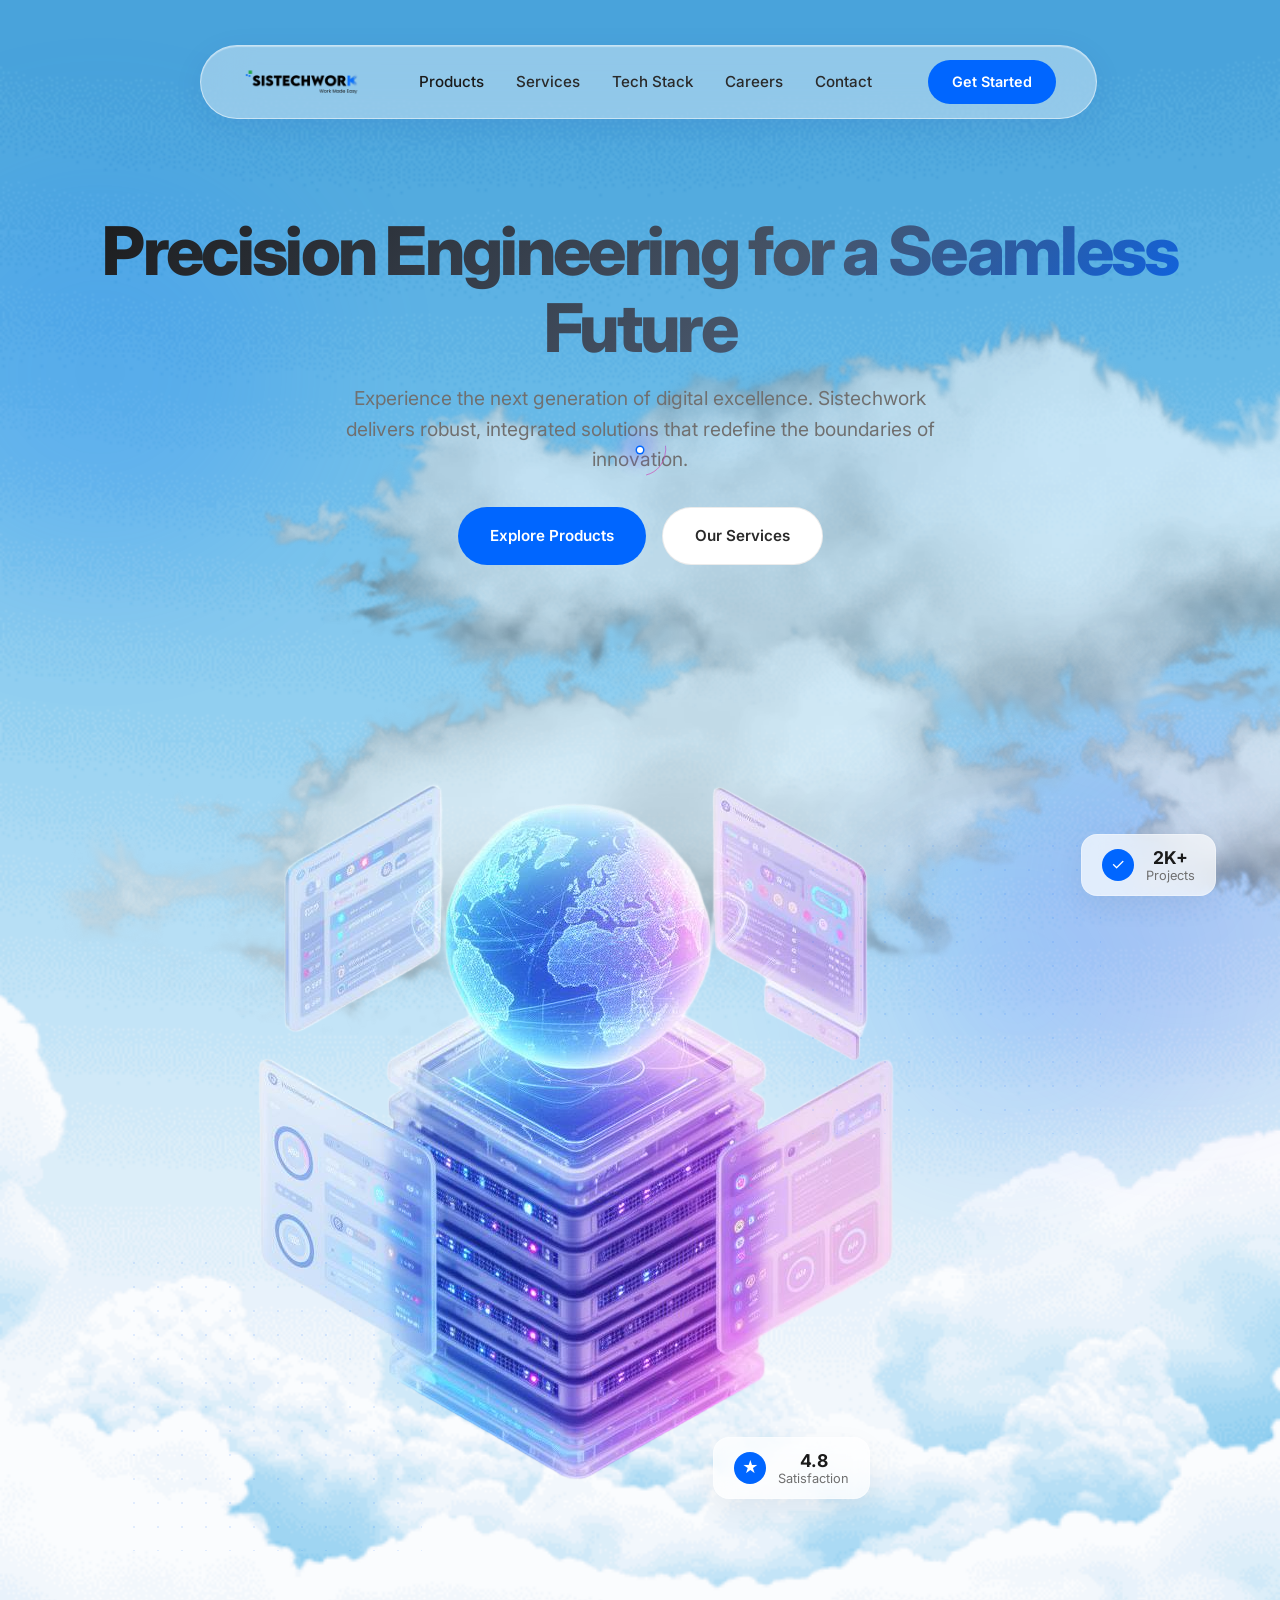
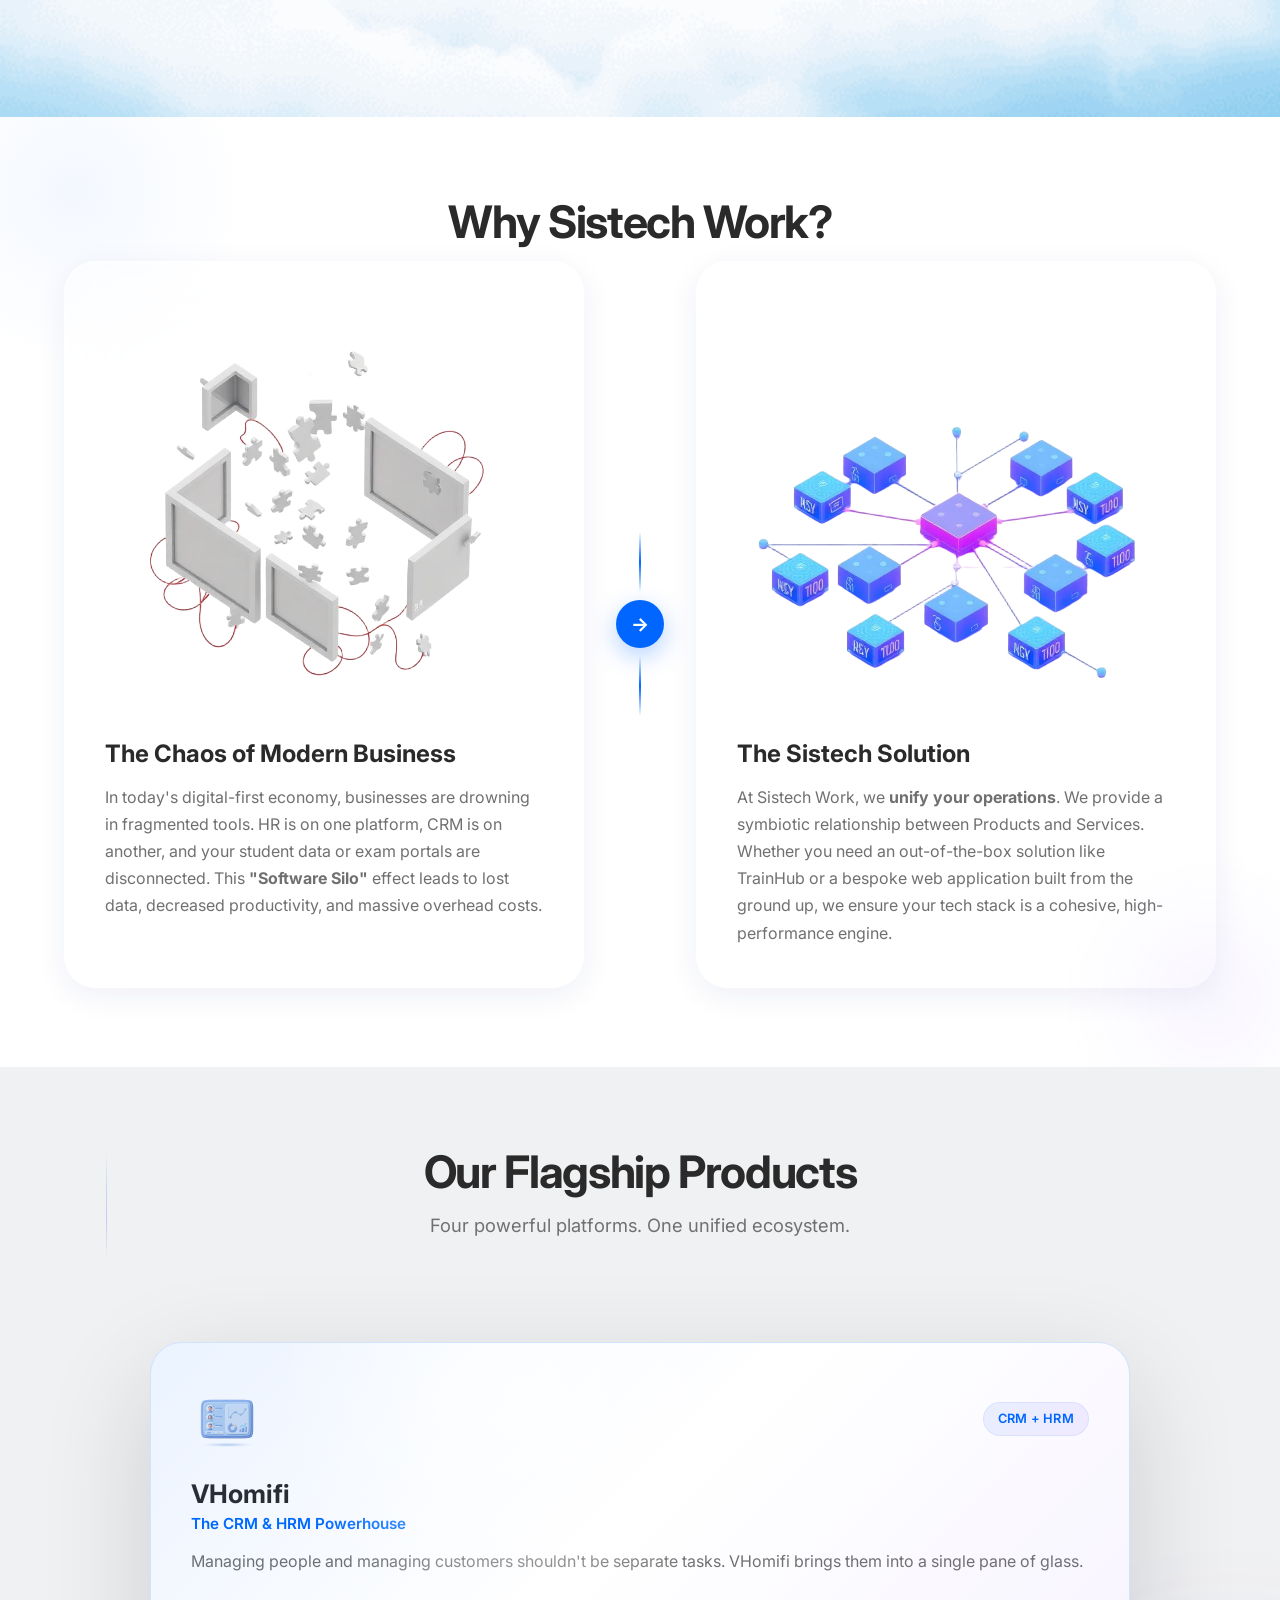
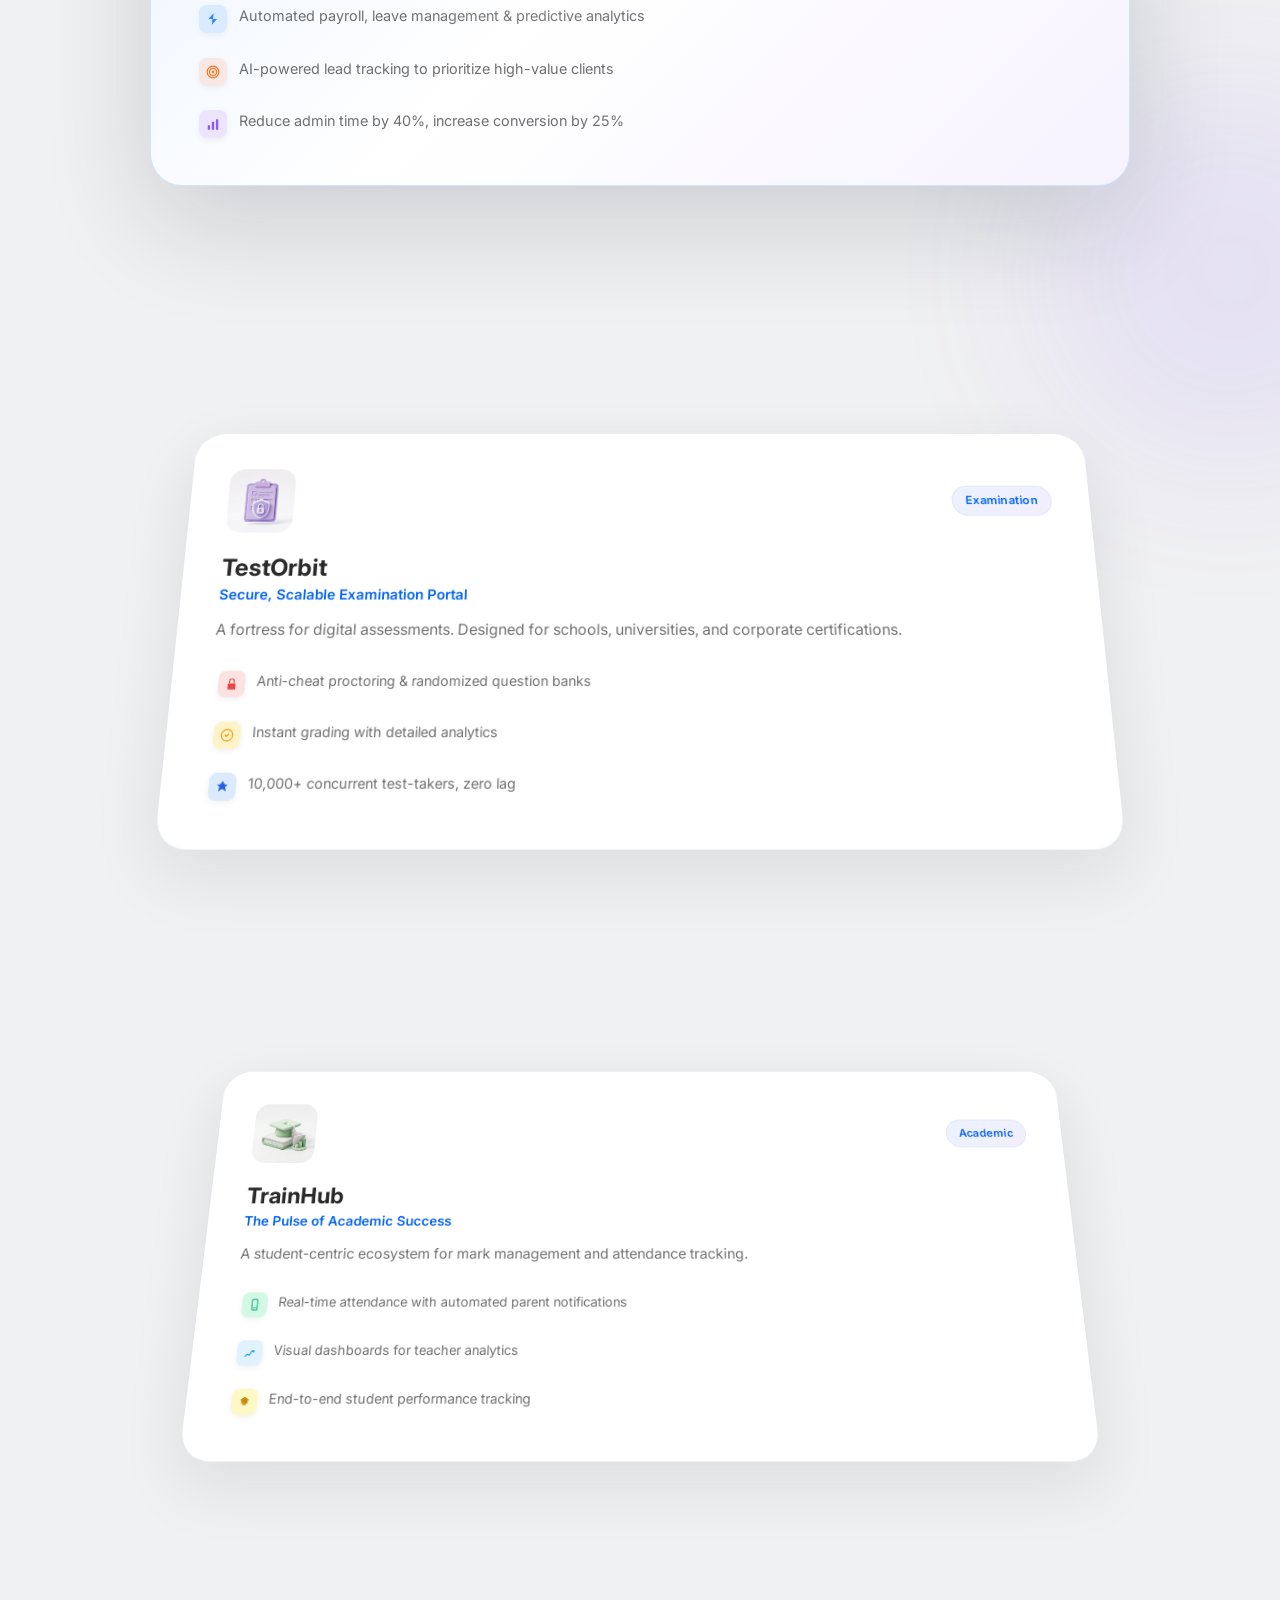
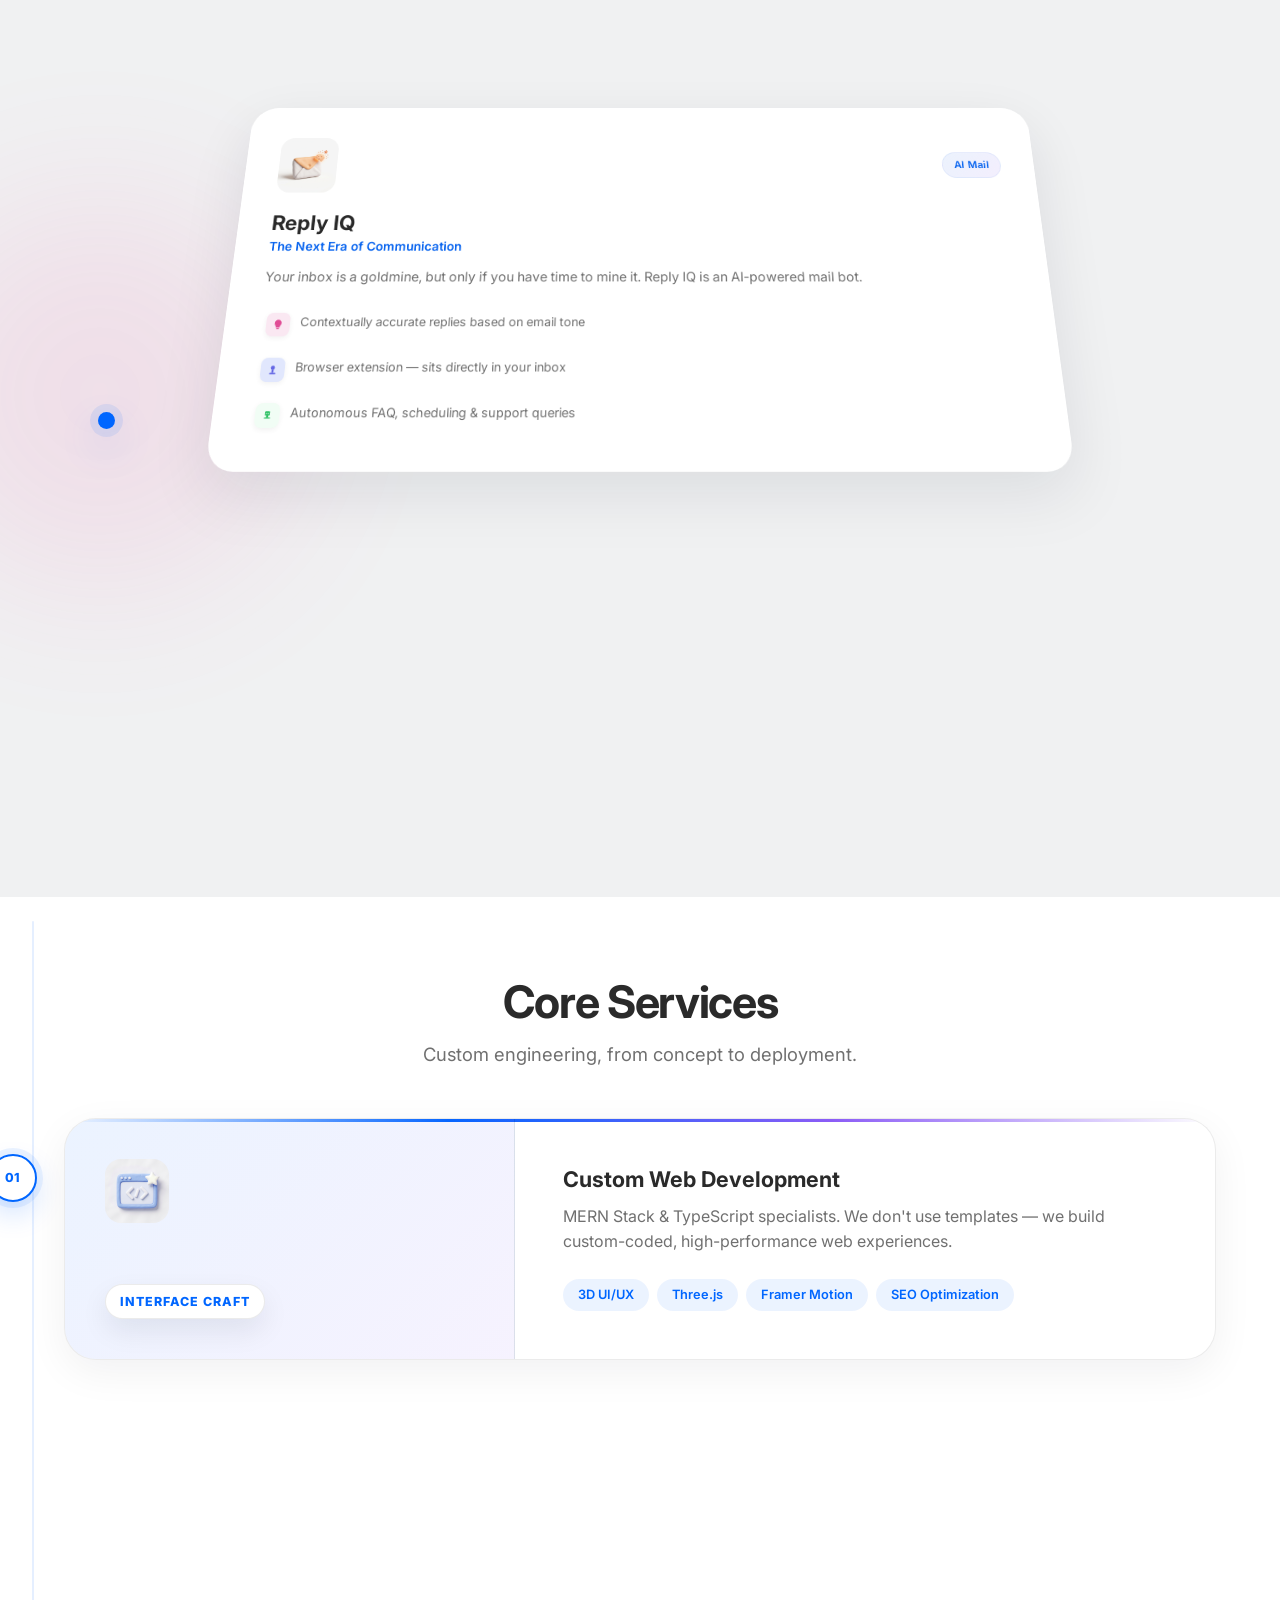
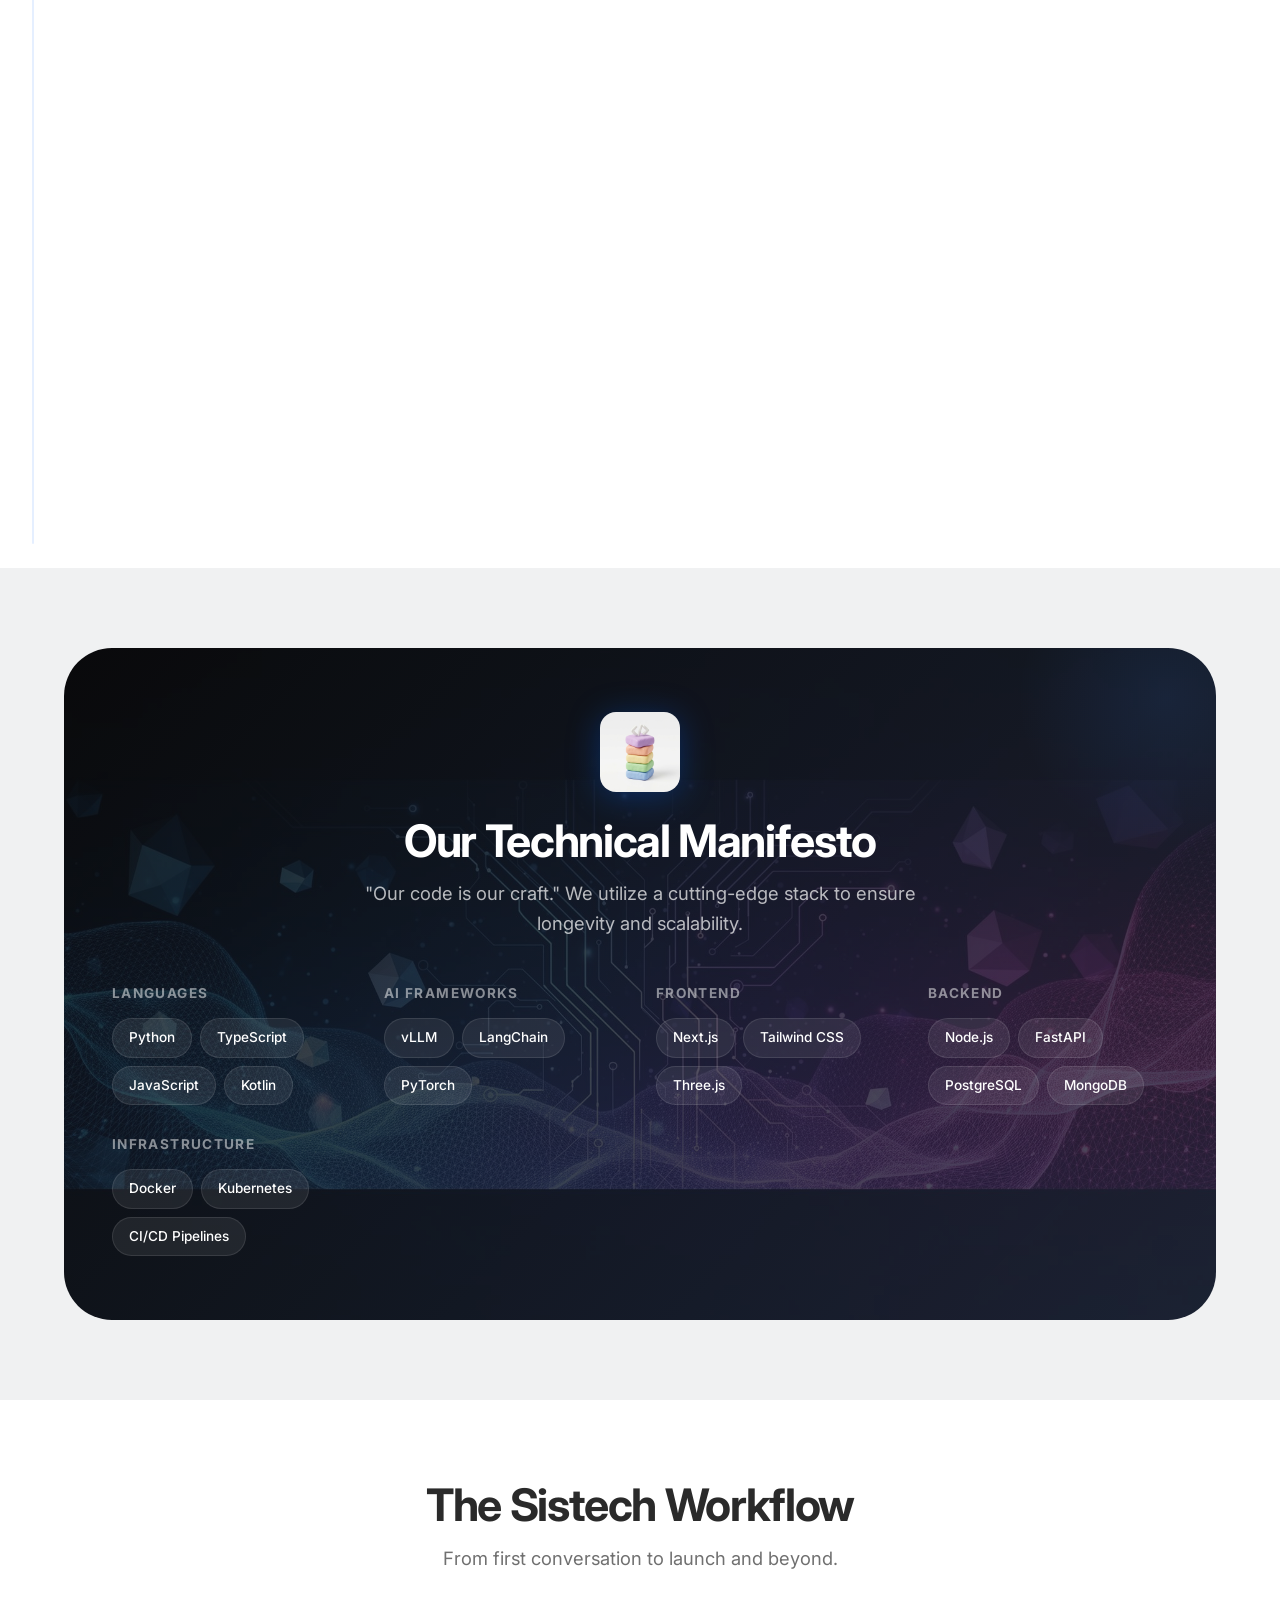
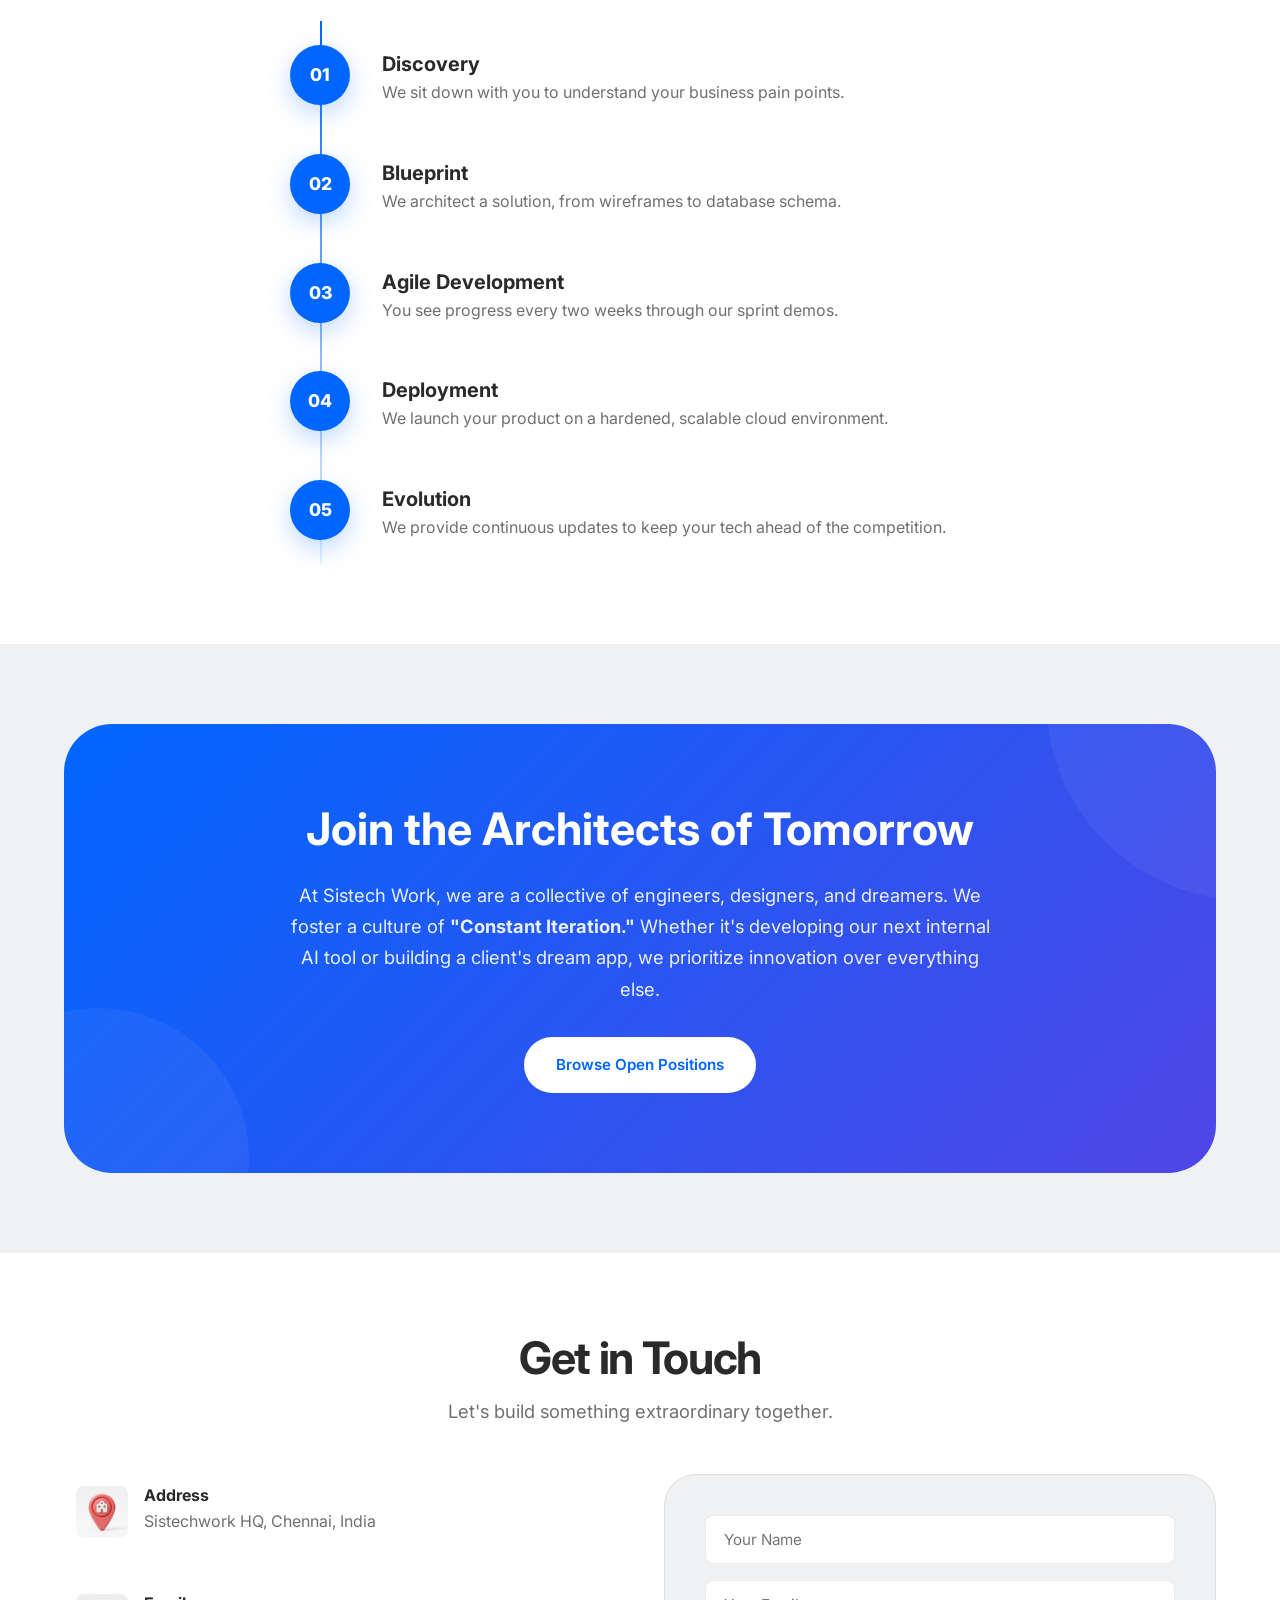
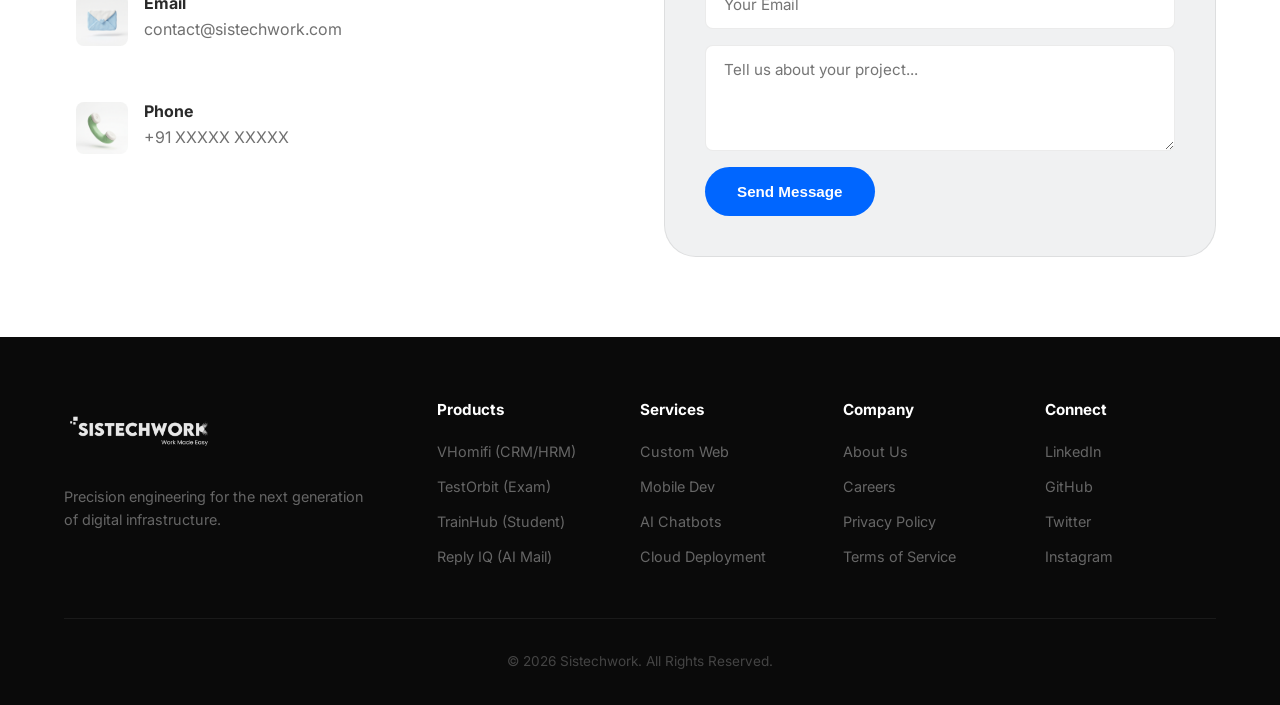
==== commit 6c8e979c: "Changes" ====
--- a/public/sistechwork/index.html
+++ b/public/sistechwork/index.html
@@ -79,6 +79,8 @@
                         <div class="dot-grid dot-grid-1"></div>
                         <div class="dot-grid dot-grid-2"></div>
 
+                        <img src="./assets/images/hero_visual.png" alt="Sistechwork unified platform visualization" class="hero-visual" loading="eager" width="1024" height="1024">
+
                         <div class="floating-badge badge-1">
                             <div class="badge-icon">✓</div>
                             <div class="badge-text">
@@ -105,7 +107,7 @@
                 <h2 class="section-title reveal reveal-up">Why Sistech Work?</h2>
                 <div class="ps-grid">
                     <div class="ps-card ps-problem reveal reveal-left">
-                        <img src="./assets/images/icon_problem.png" alt="The Problem" class="ps-icon">
+                        <img src="./assets/images/visual_problem.png" alt="Fragmented software silos" class="ps-visual" loading="lazy" width="768" height="768">
                         <h3>The Chaos of Modern Business</h3>
                         <p>In today's digital-first economy, businesses are drowning in fragmented tools. HR is on one platform, CRM is on another, and your student data or exam portals are disconnected. This <strong>"Software Silo"</strong> effect leads to lost data, decreased productivity, and massive overhead costs.</p>
                     </div>
@@ -115,7 +117,7 @@
                         <div class="ps-divider-line"></div>
                     </div>
                     <div class="ps-card ps-solution reveal reveal-right">
-                        <img src="./assets/images/icon_solution.png" alt="The Solution" class="ps-icon">
+                        <img src="./assets/images/visual_solution.png" alt="Unified Sistechwork ecosystem" class="ps-visual" loading="lazy" width="768" height="768">
                         <h3>The Sistech Solution</h3>
                         <p>At Sistech Work, we <strong>unify your operations</strong>. We provide a symbiotic relationship between Products and Services. Whether you need an out-of-the-box solution like TrainHub or a bespoke web application built from the ground up, we ensure your tech stack is a cohesive, high-performance engine.</p>
                     </div>
--- a/public/sistechwork/style.css
+++ b/public/sistechwork/style.css
@@ -1009,7 +1009,9 @@
 }
 
 .techstack-inner {
-    background: linear-gradient(135deg, #0a0a0a 0%, #1e293b 100%);
+    background:
+        linear-gradient(135deg, rgba(10, 10, 10, 0.82) 0%, rgba(30, 41, 59, 0.78) 100%),
+        url('assets/images/techstack_bg.jpg') center/cover no-repeat;
     border-radius: 48px;
     padding: 4rem 3rem;
     text-align: center;
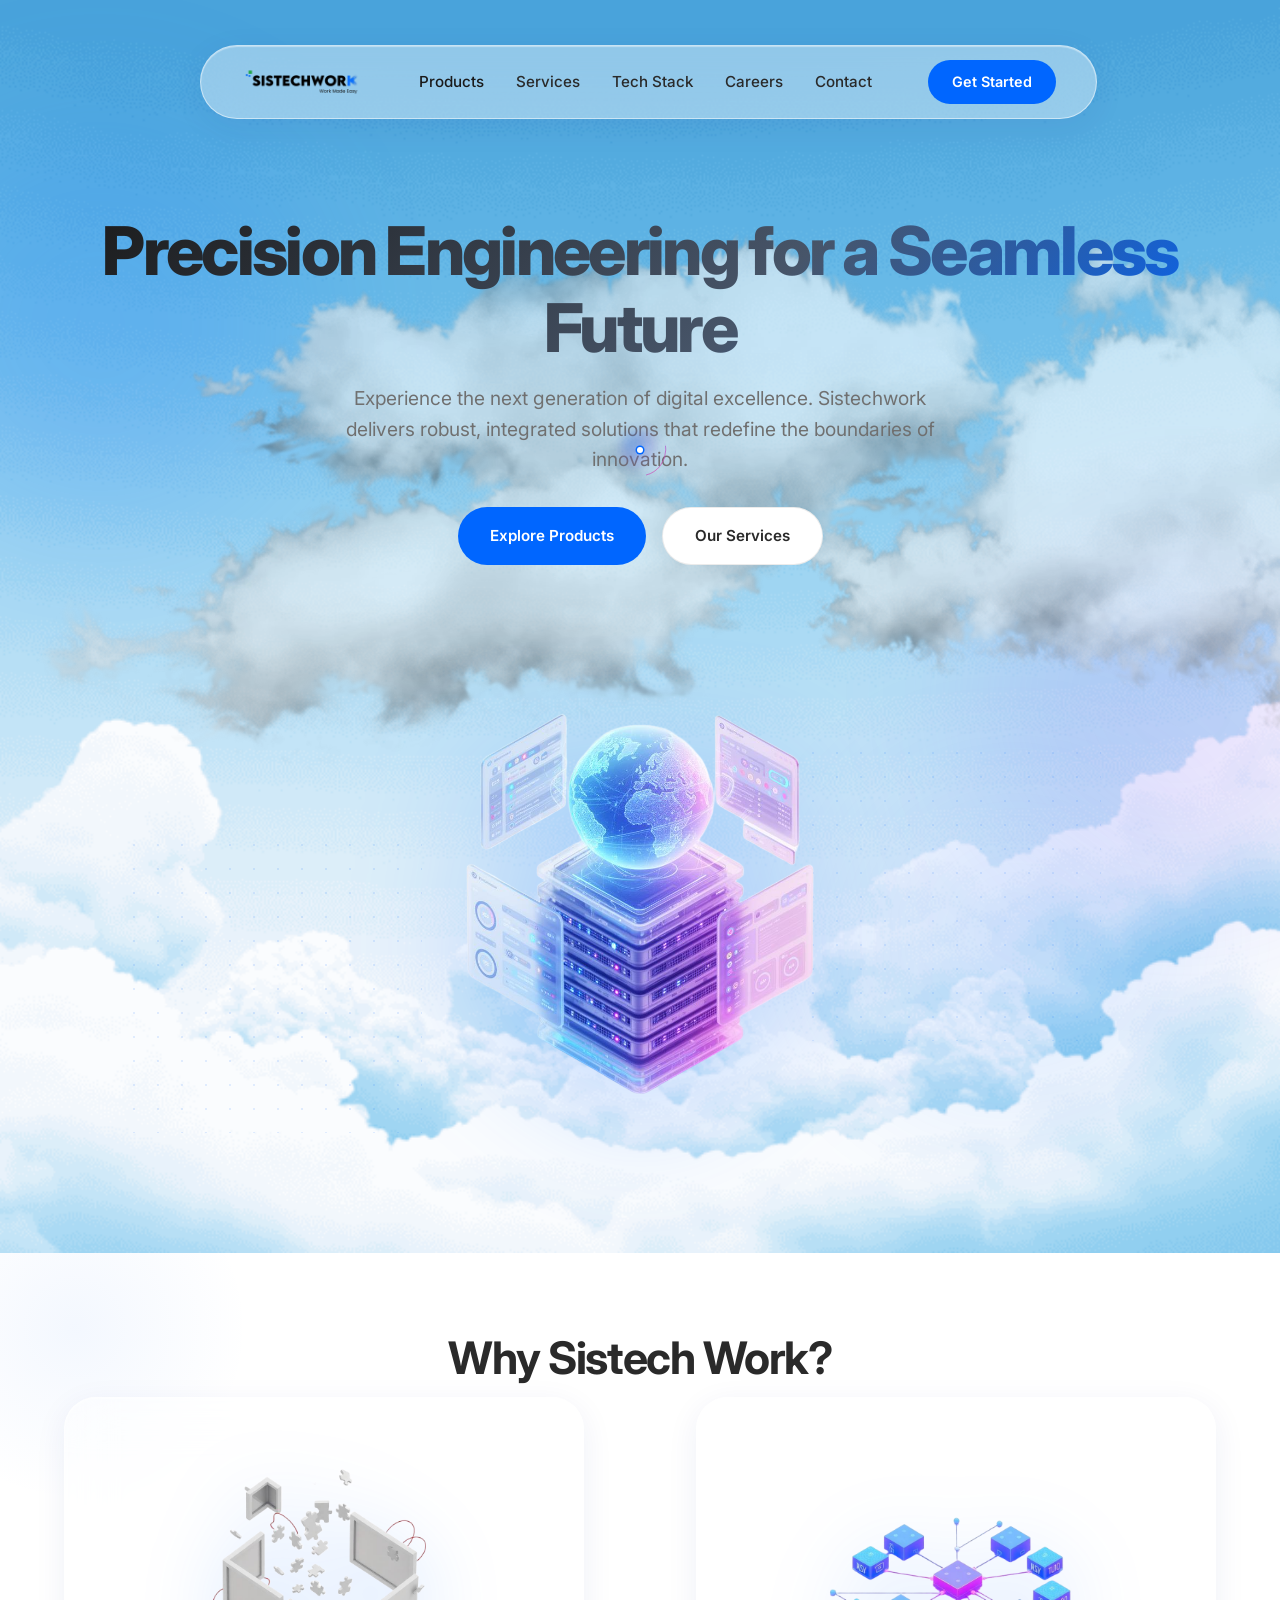
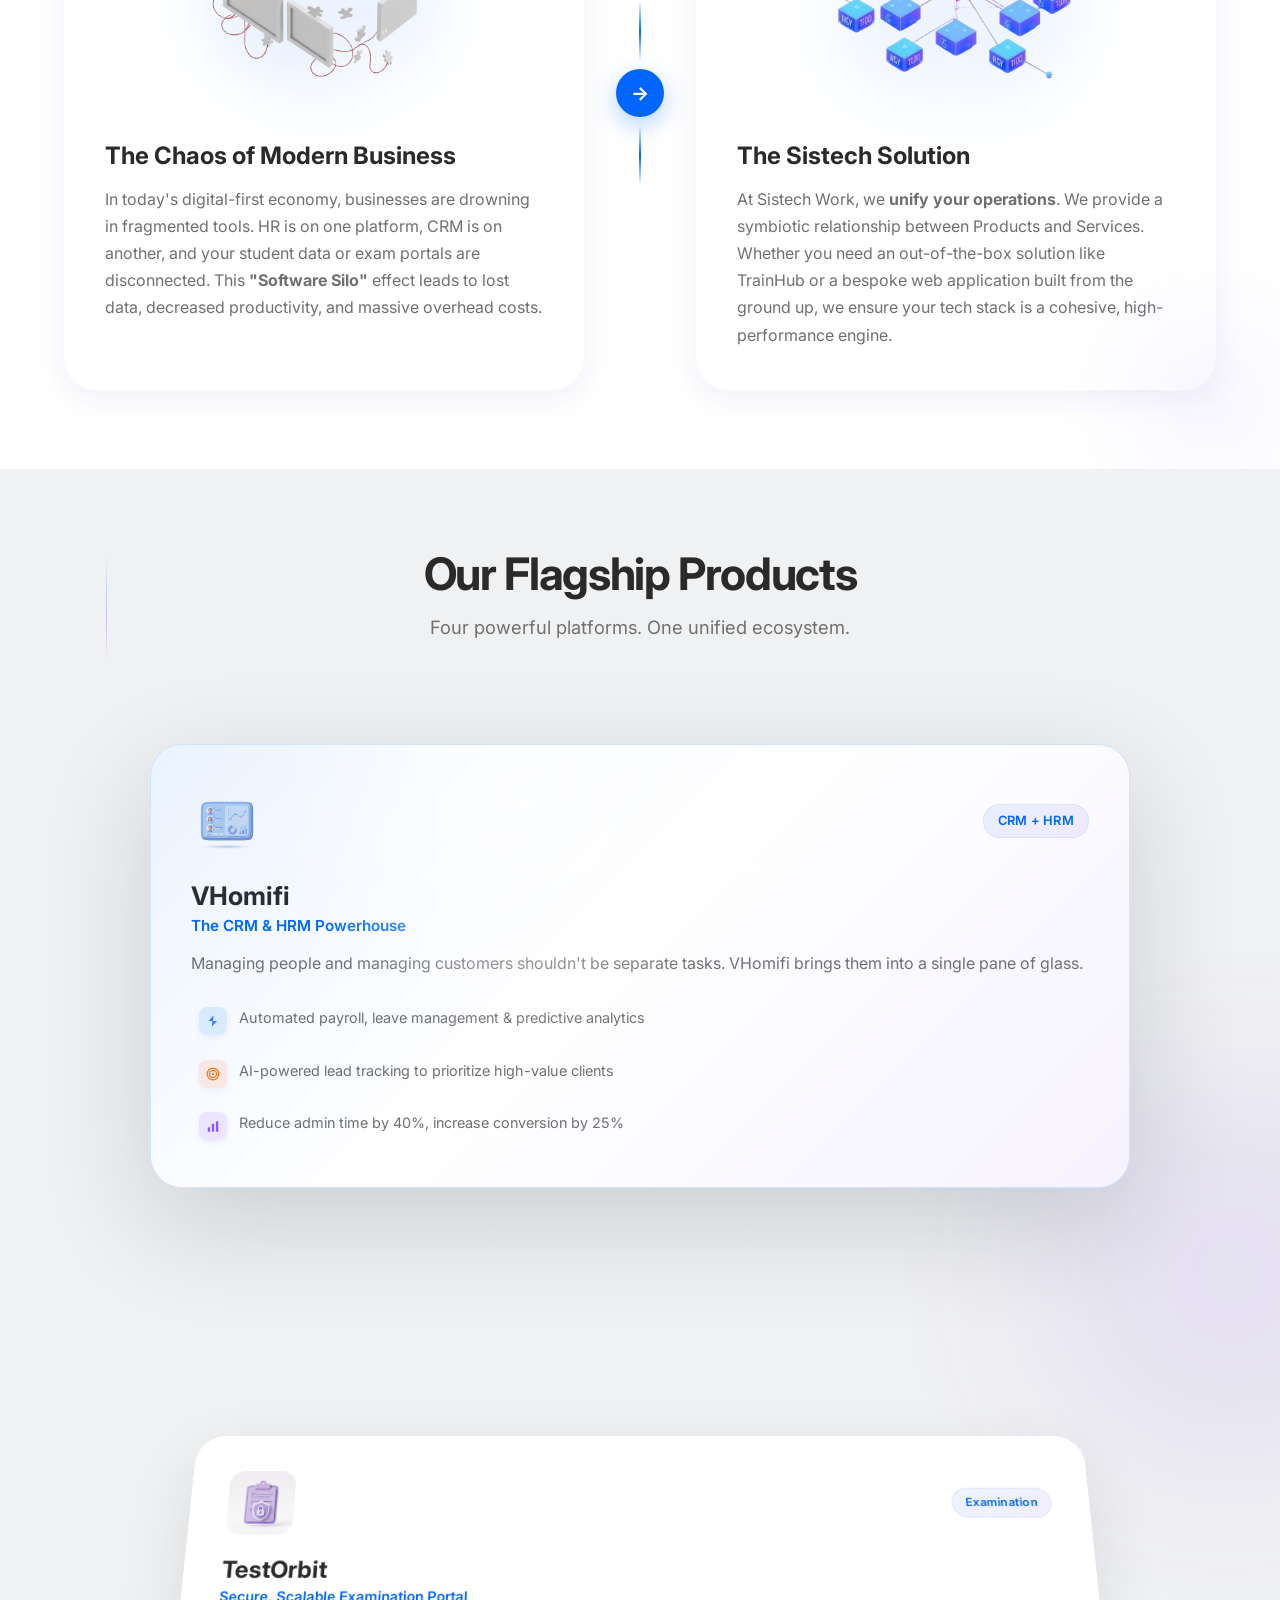
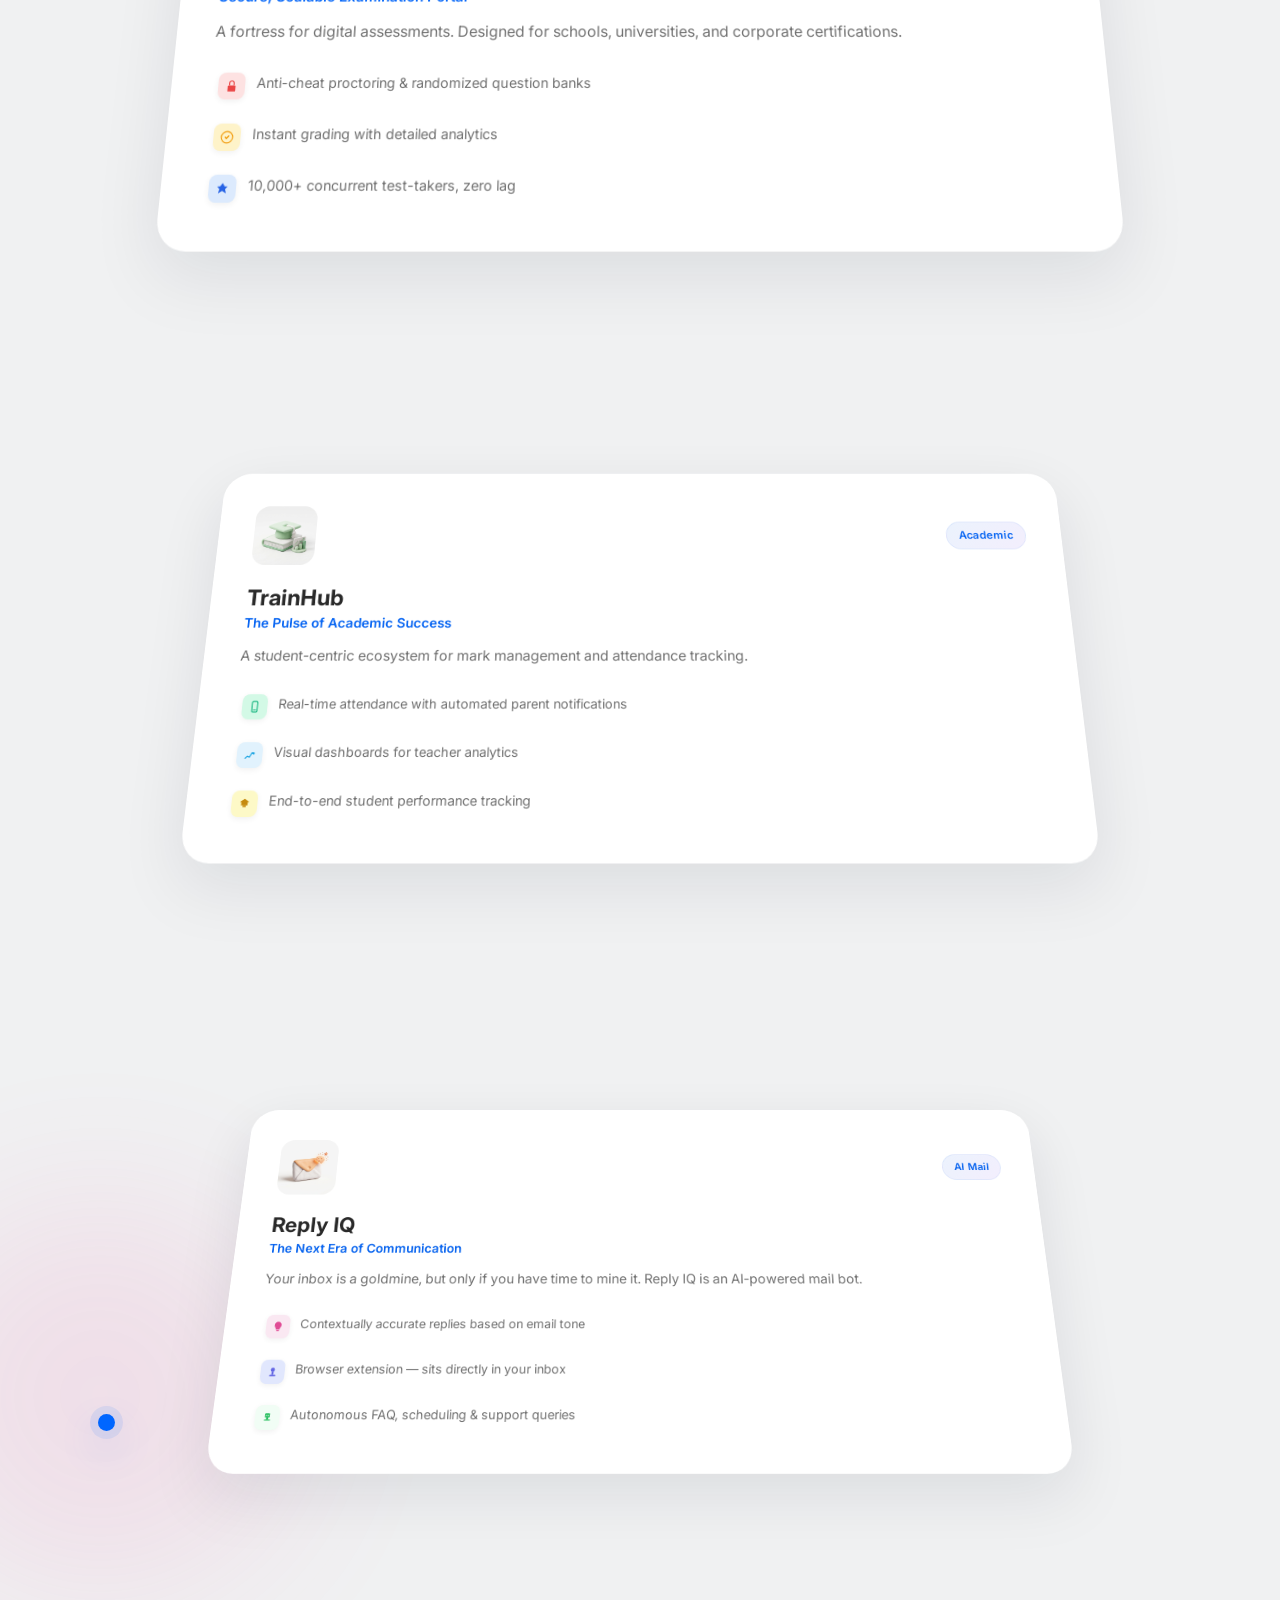
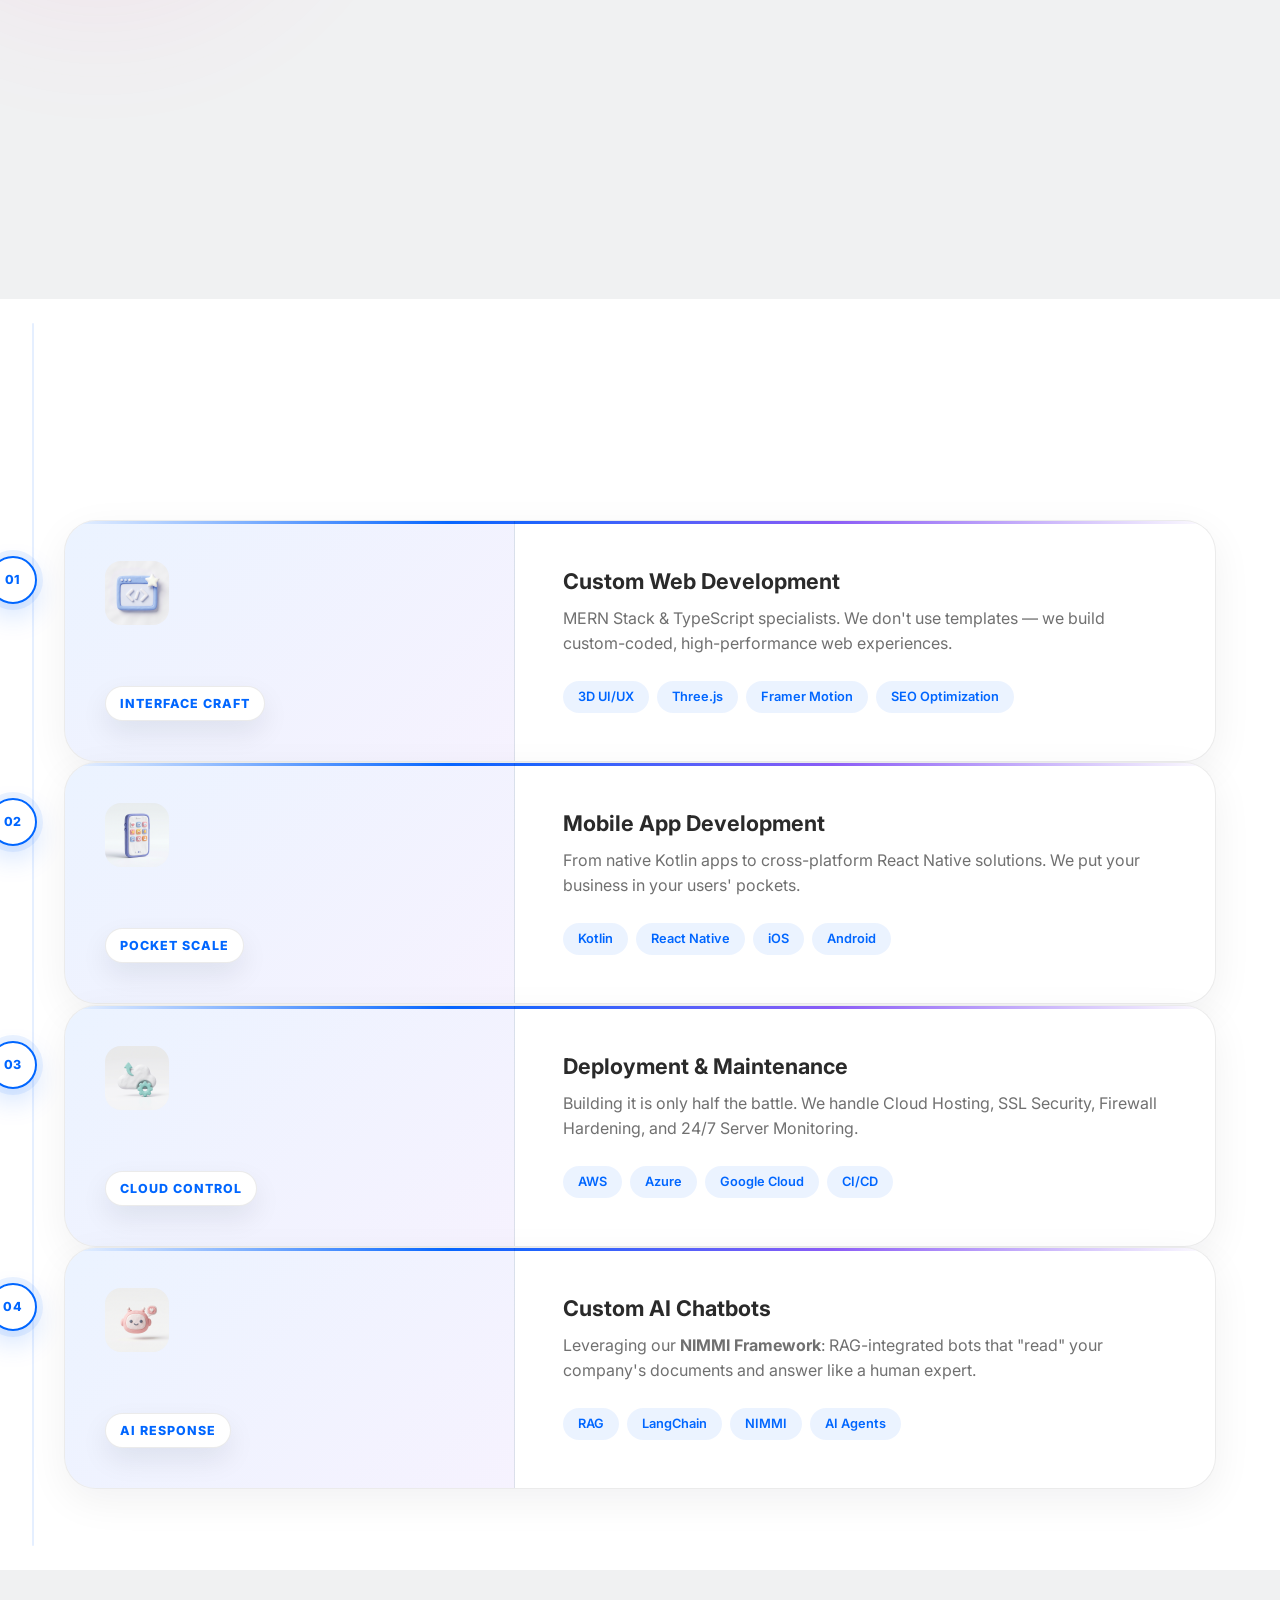
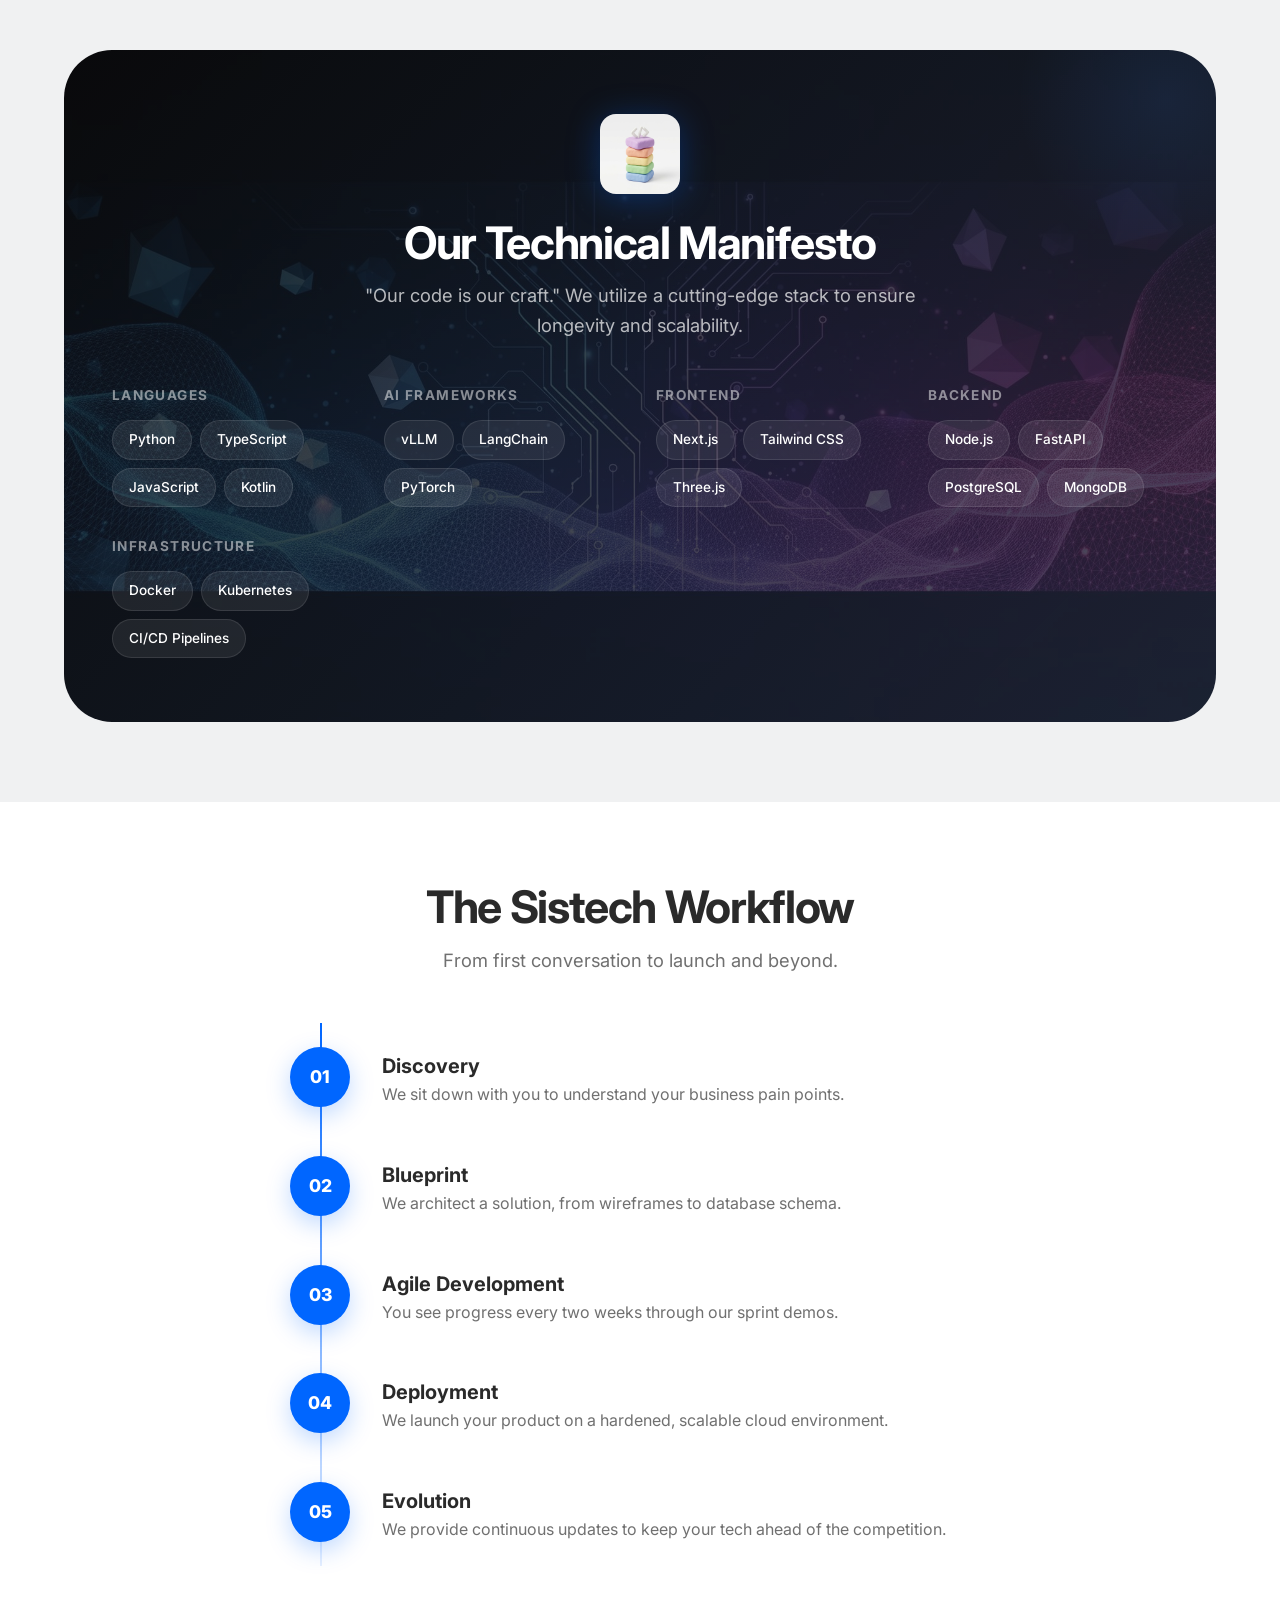
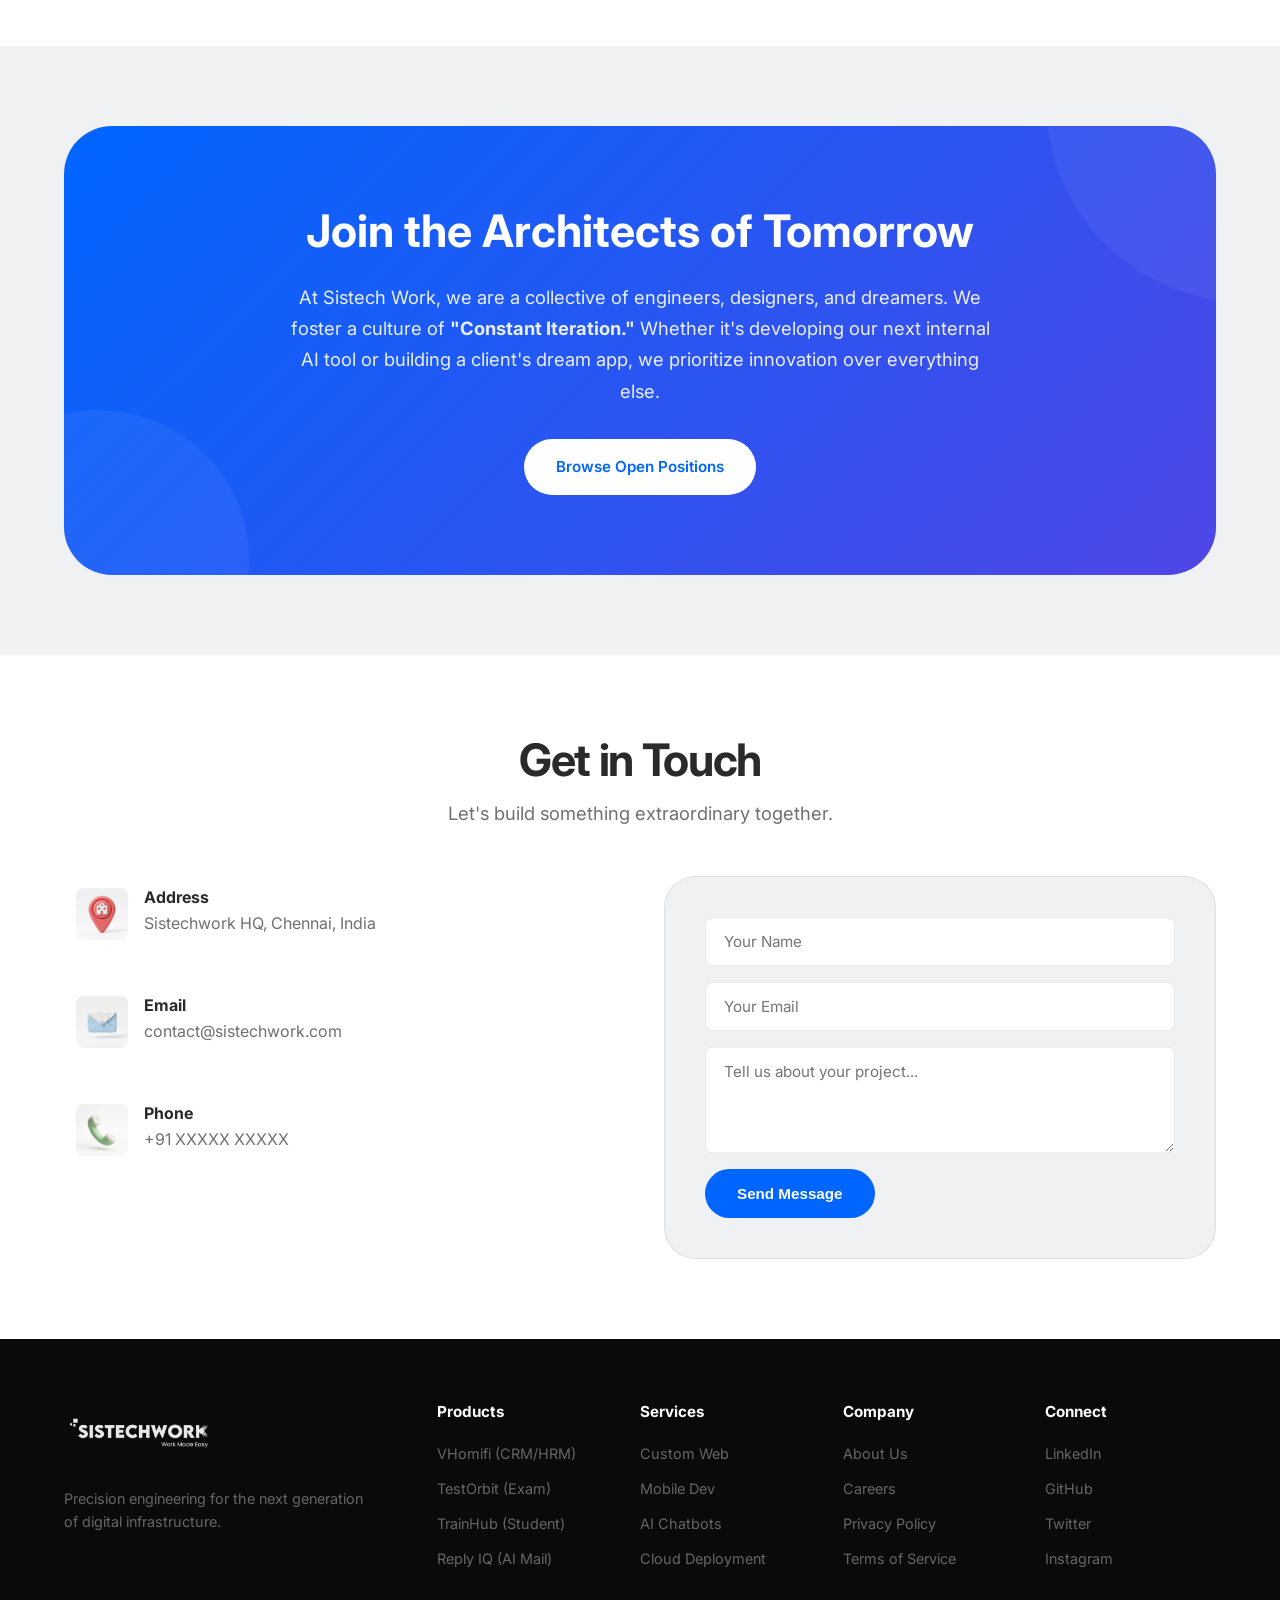
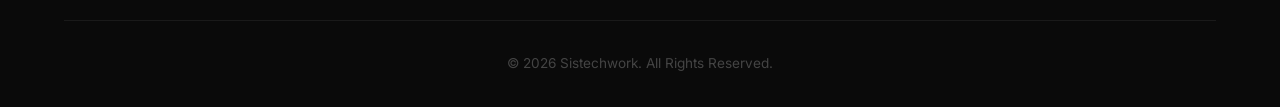
==== commit 03ee0013: "Changes Co-authored-by: karthikn162k3-beep <235839819+karthikn162k3-beep@users.noreply.github.com>" ====
--- a/public/sistechwork/index.html
+++ b/public/sistechwork/index.html
@@ -80,22 +80,6 @@
                         <div class="dot-grid dot-grid-2"></div>
 
                         <img src="./assets/images/hero_visual.png" alt="Sistechwork unified platform visualization" class="hero-visual" loading="eager" width="1024" height="1024">
-
-                        <div class="floating-badge badge-1">
-                            <div class="badge-icon">✓</div>
-                            <div class="badge-text">
-                                <span class="badge-val">2K+</span>
-                                <span class="badge-label">Projects</span>
-                            </div>
-                        </div>
-
-                        <div class="floating-badge badge-2">
-                            <div class="badge-icon">★</div>
-                            <div class="badge-text">
-                                <span class="badge-val">4.8</span>
-                                <span class="badge-label">Satisfaction</span>
-                            </div>
-                        </div>
                     </div>
                 </div>
             </div>
--- a/public/sistechwork/style.css
+++ b/public/sistechwork/style.css
@@ -645,6 +645,43 @@
     object-fit: contain;
     margin-bottom: 1.5rem;
     border-radius: var(--radius-md);
+}
+
+.ps-visual {
+    width: 100%;
+    max-width: 280px;
+    height: auto;
+    object-fit: contain;
+    margin: 0 auto 1.5rem;
+    display: block;
+    filter: drop-shadow(0 20px 40px rgba(0, 102, 255, 0.18));
+    transition: transform 0.6s cubic-bezier(0.22, 1, 0.36, 1);
+}
+
+.ps-card:hover .ps-visual {
+    transform: translateY(-6px) scale(1.03);
+}
+
+/* Hero visual */
+.hero-visual {
+    position: relative;
+    width: 100%;
+    max-width: 560px;
+    height: auto;
+    margin: 0 auto;
+    display: block;
+    z-index: 3;
+    filter: drop-shadow(0 30px 60px rgba(0, 102, 255, 0.22));
+    animation: heroFloat 7s ease-in-out infinite alternate;
+}
+
+@keyframes heroFloat {
+    0%   { transform: translateY(0) rotate(0deg); }
+    100% { transform: translateY(-18px) rotate(1.2deg); }
+}
+
+@media (prefers-reduced-motion: reduce) {
+    .hero-visual { animation: none; }
 }
 
 .ps-card h3 {
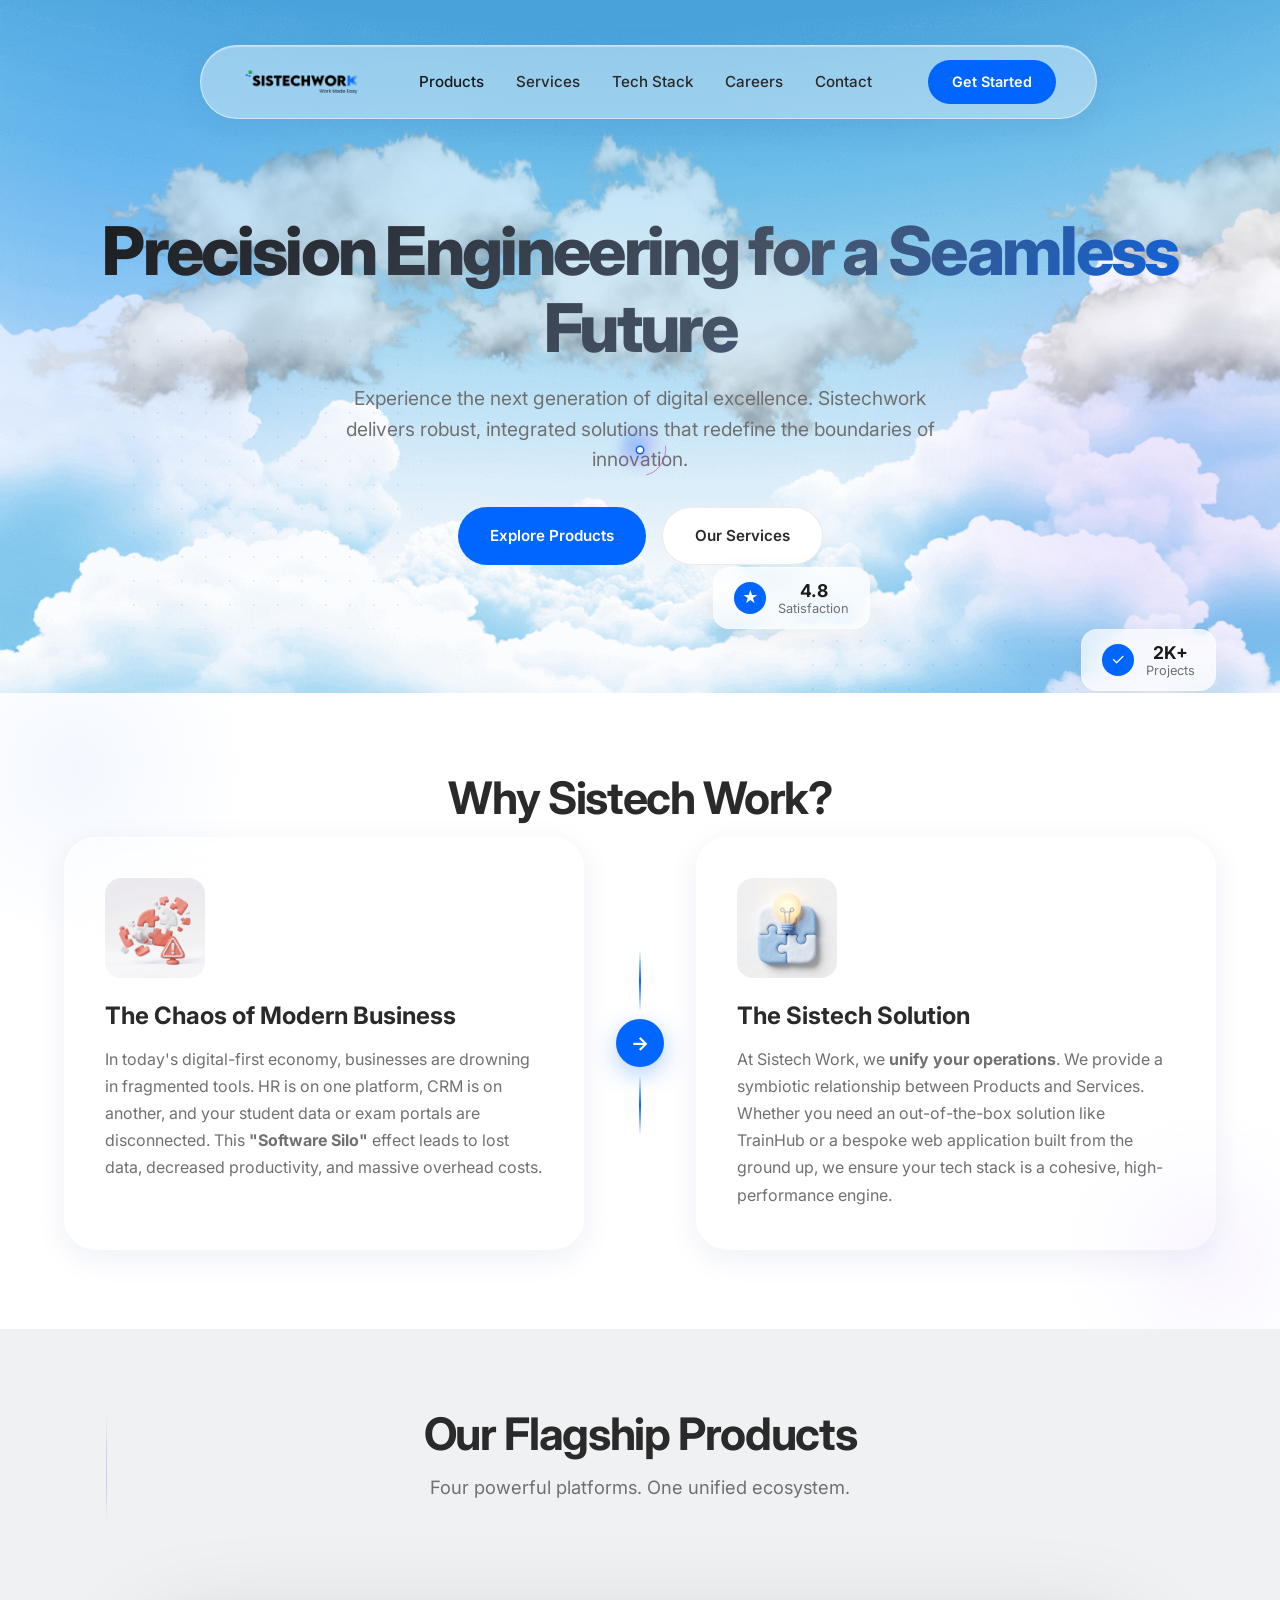
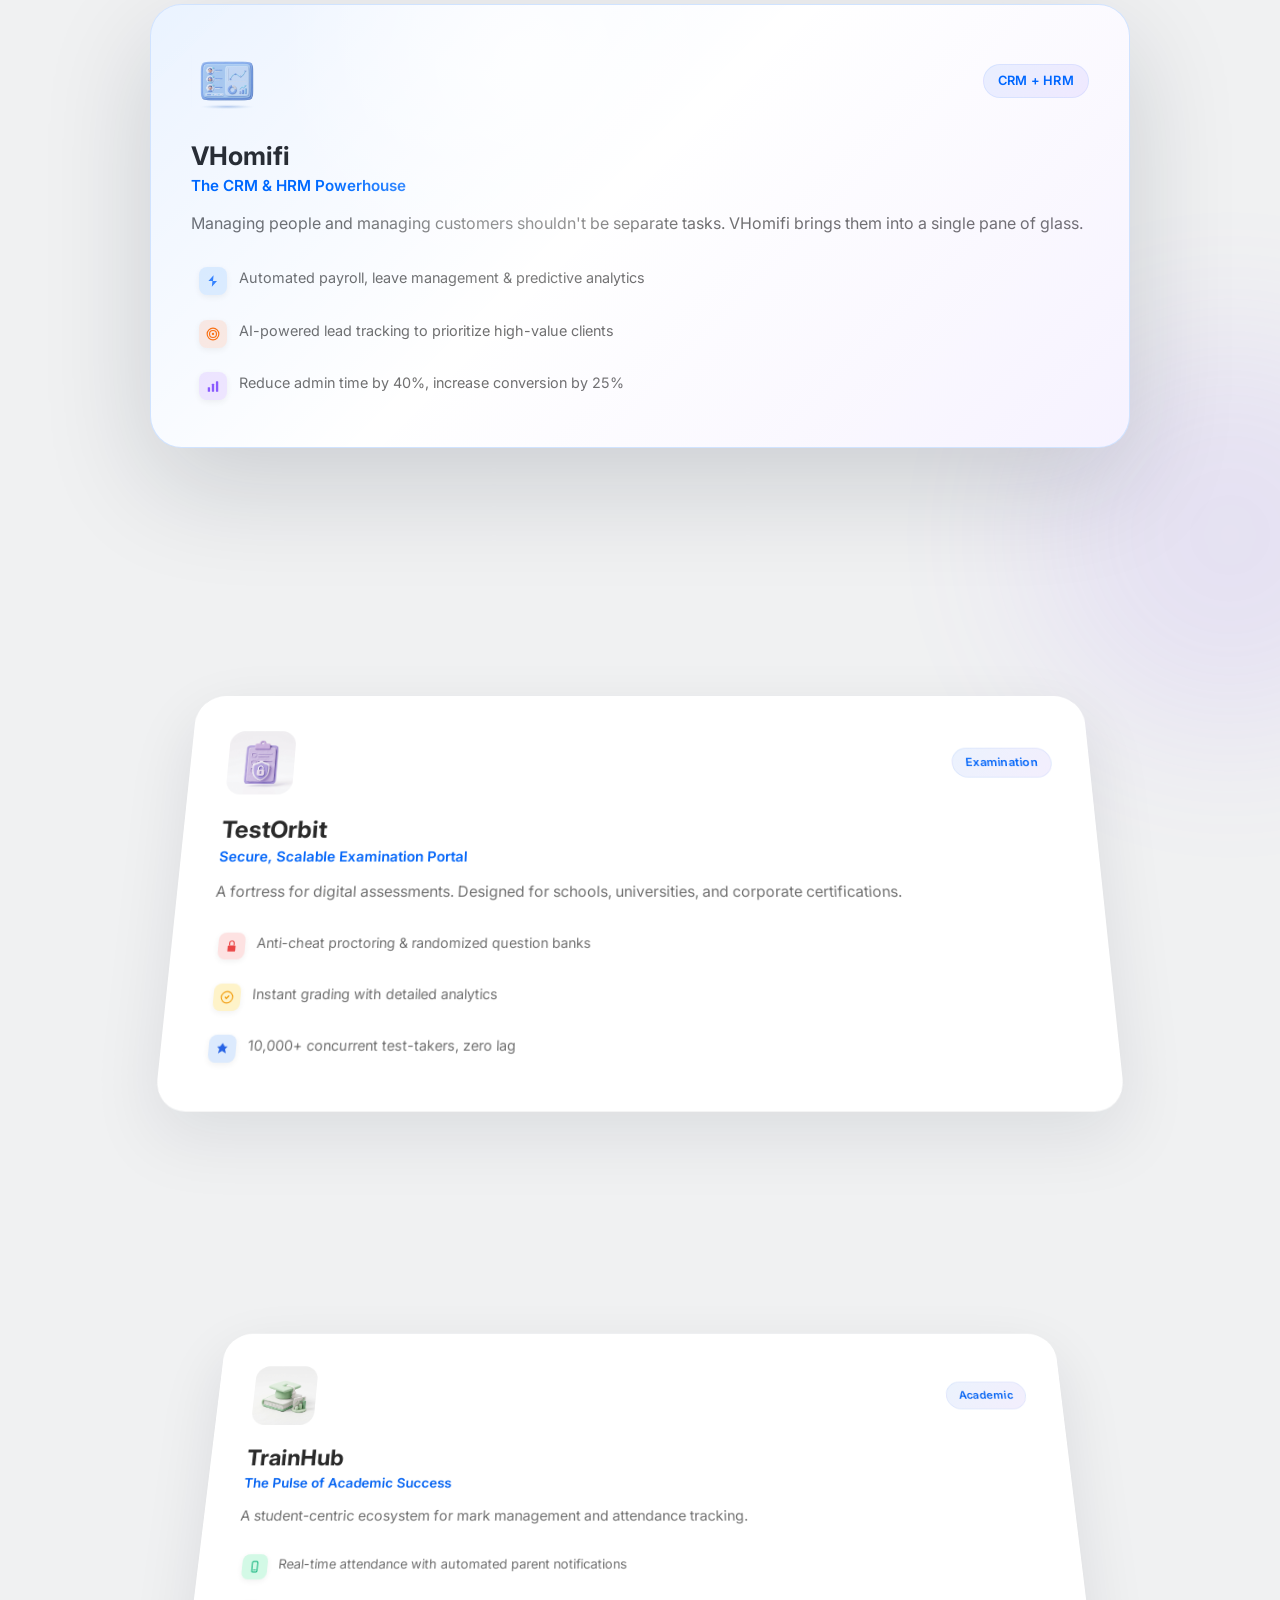
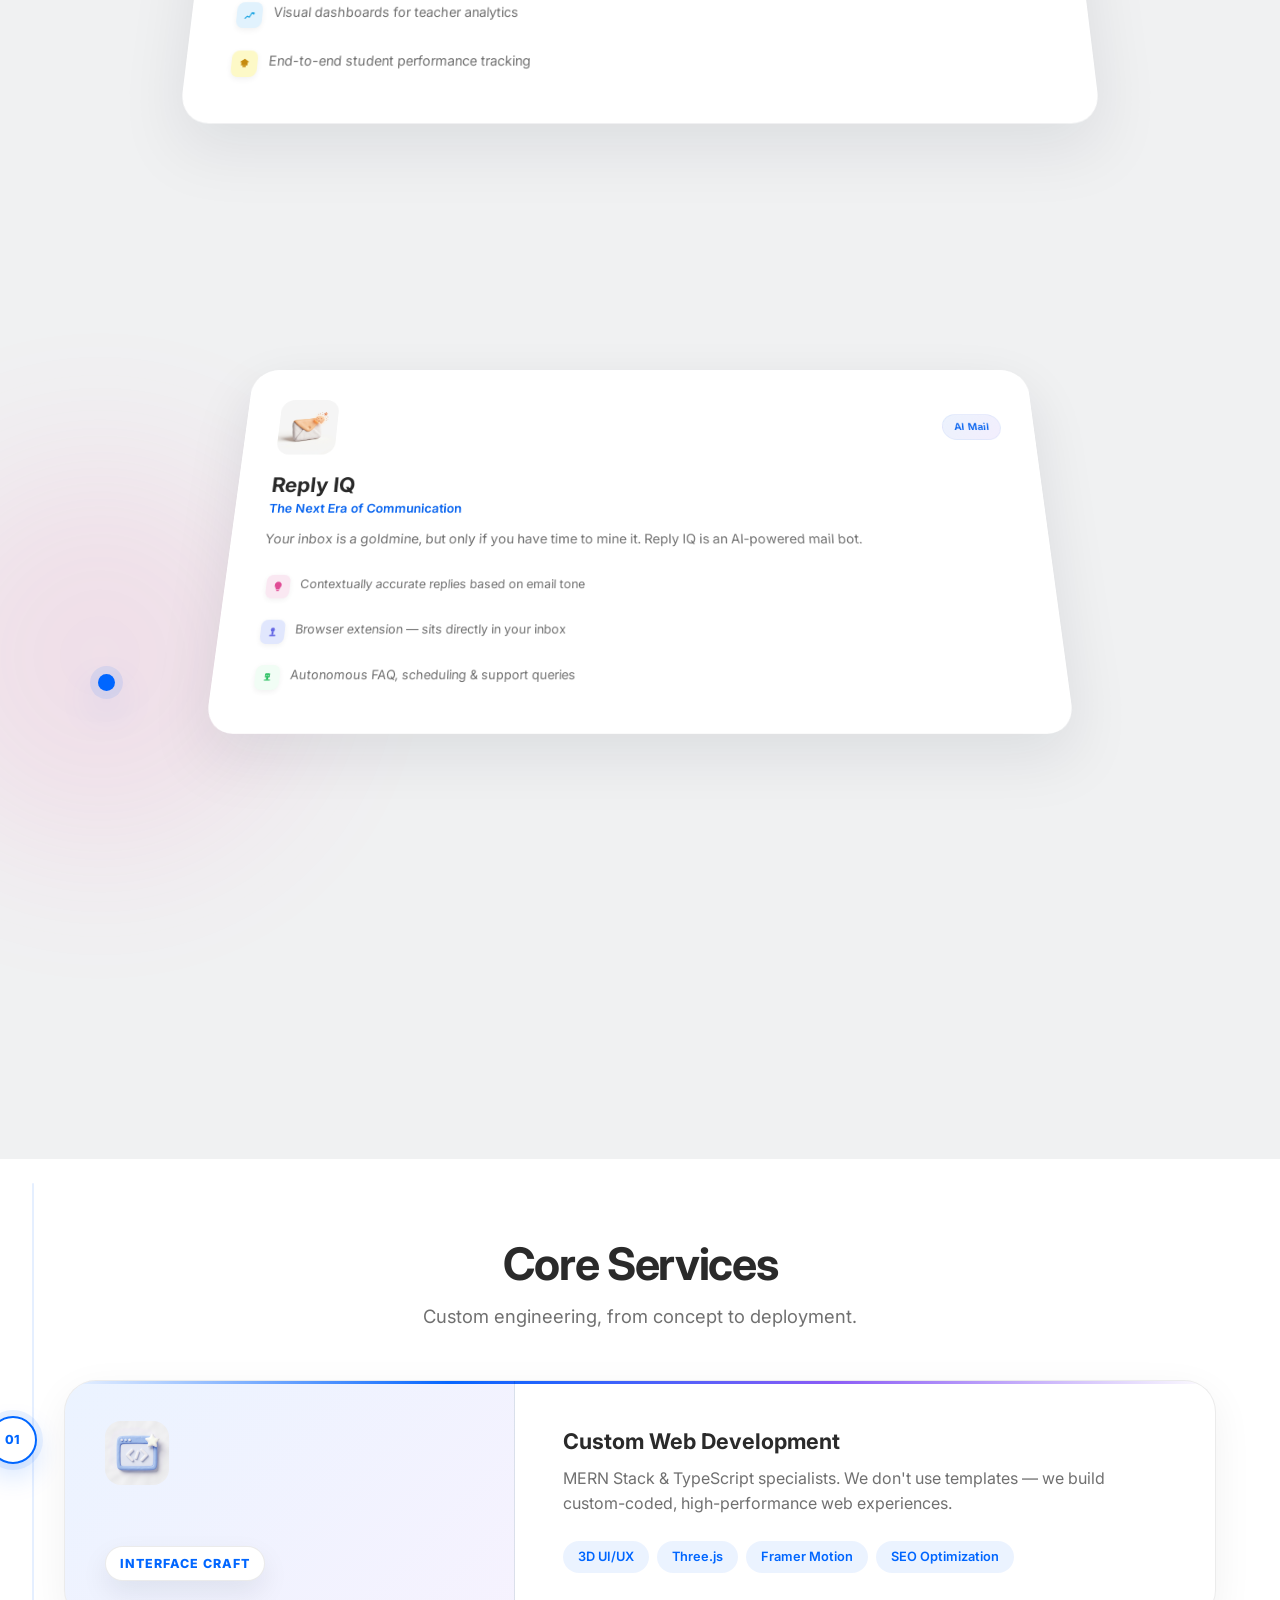
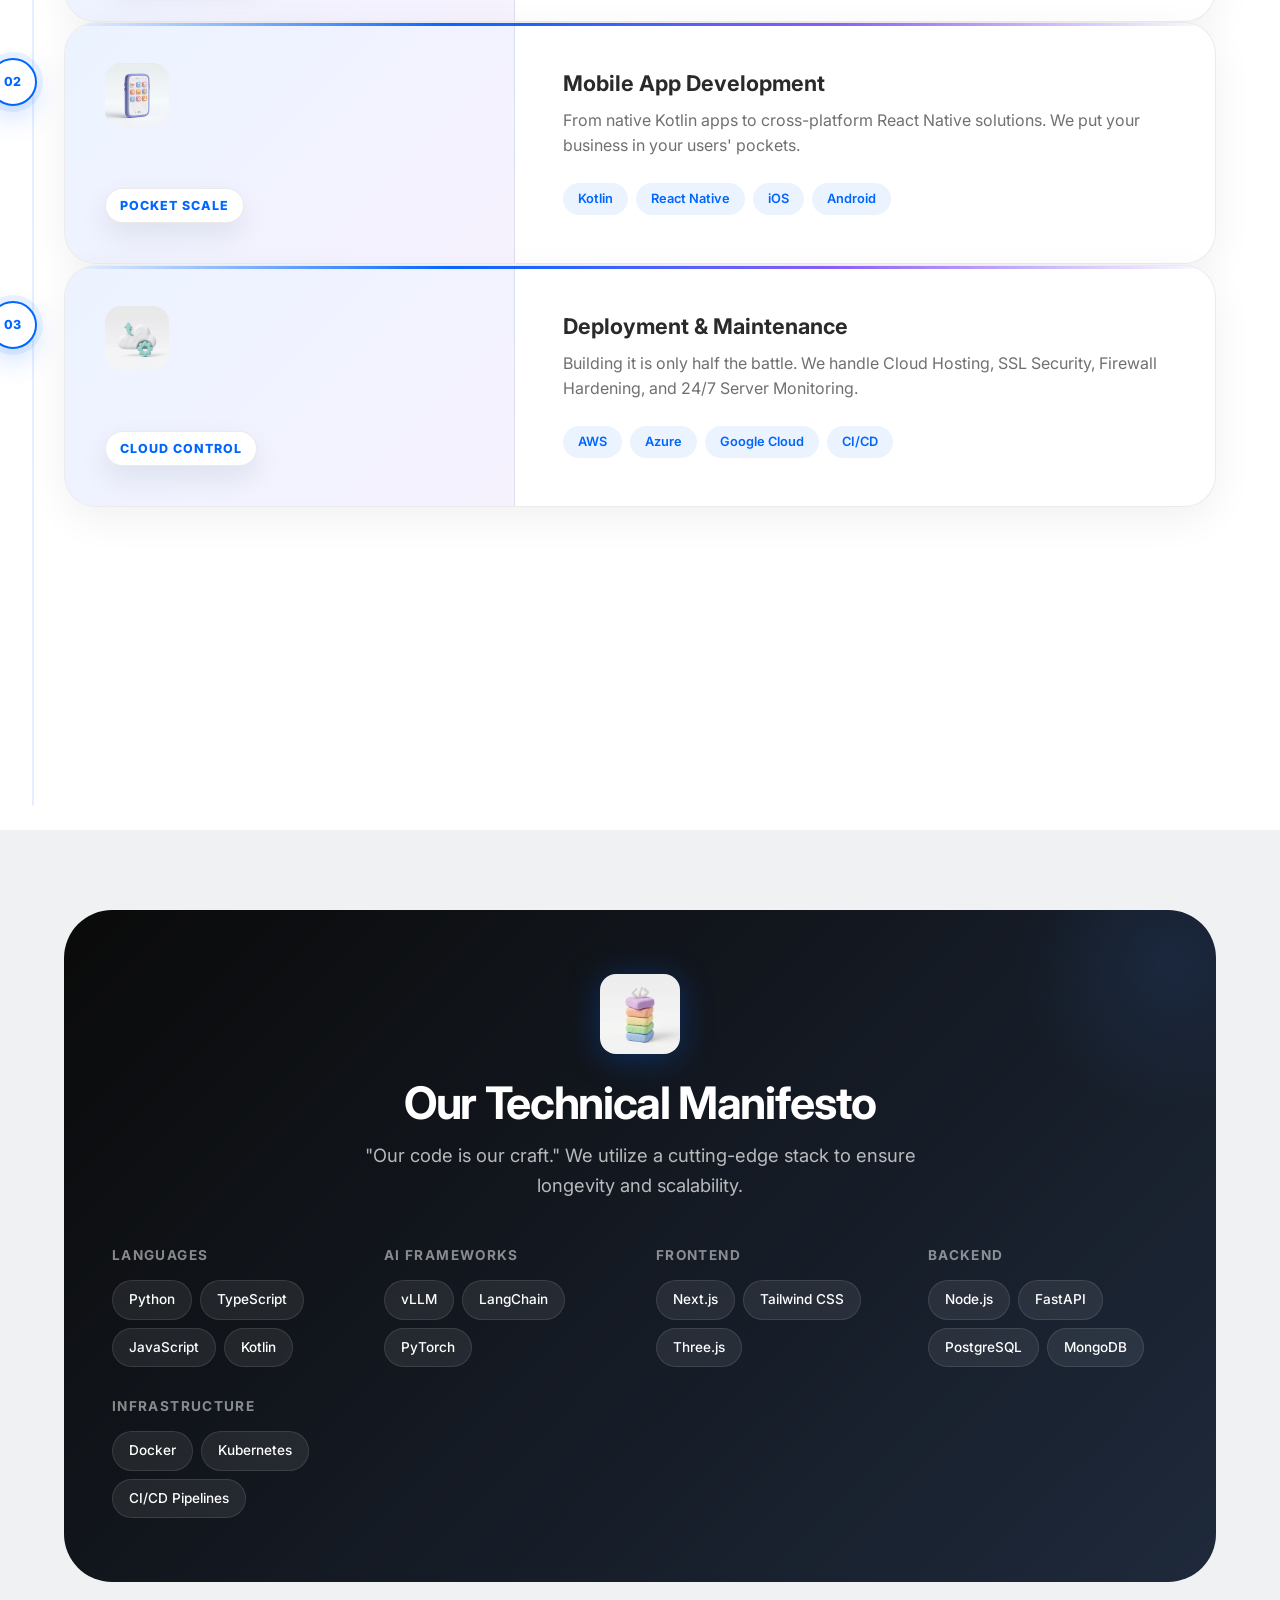
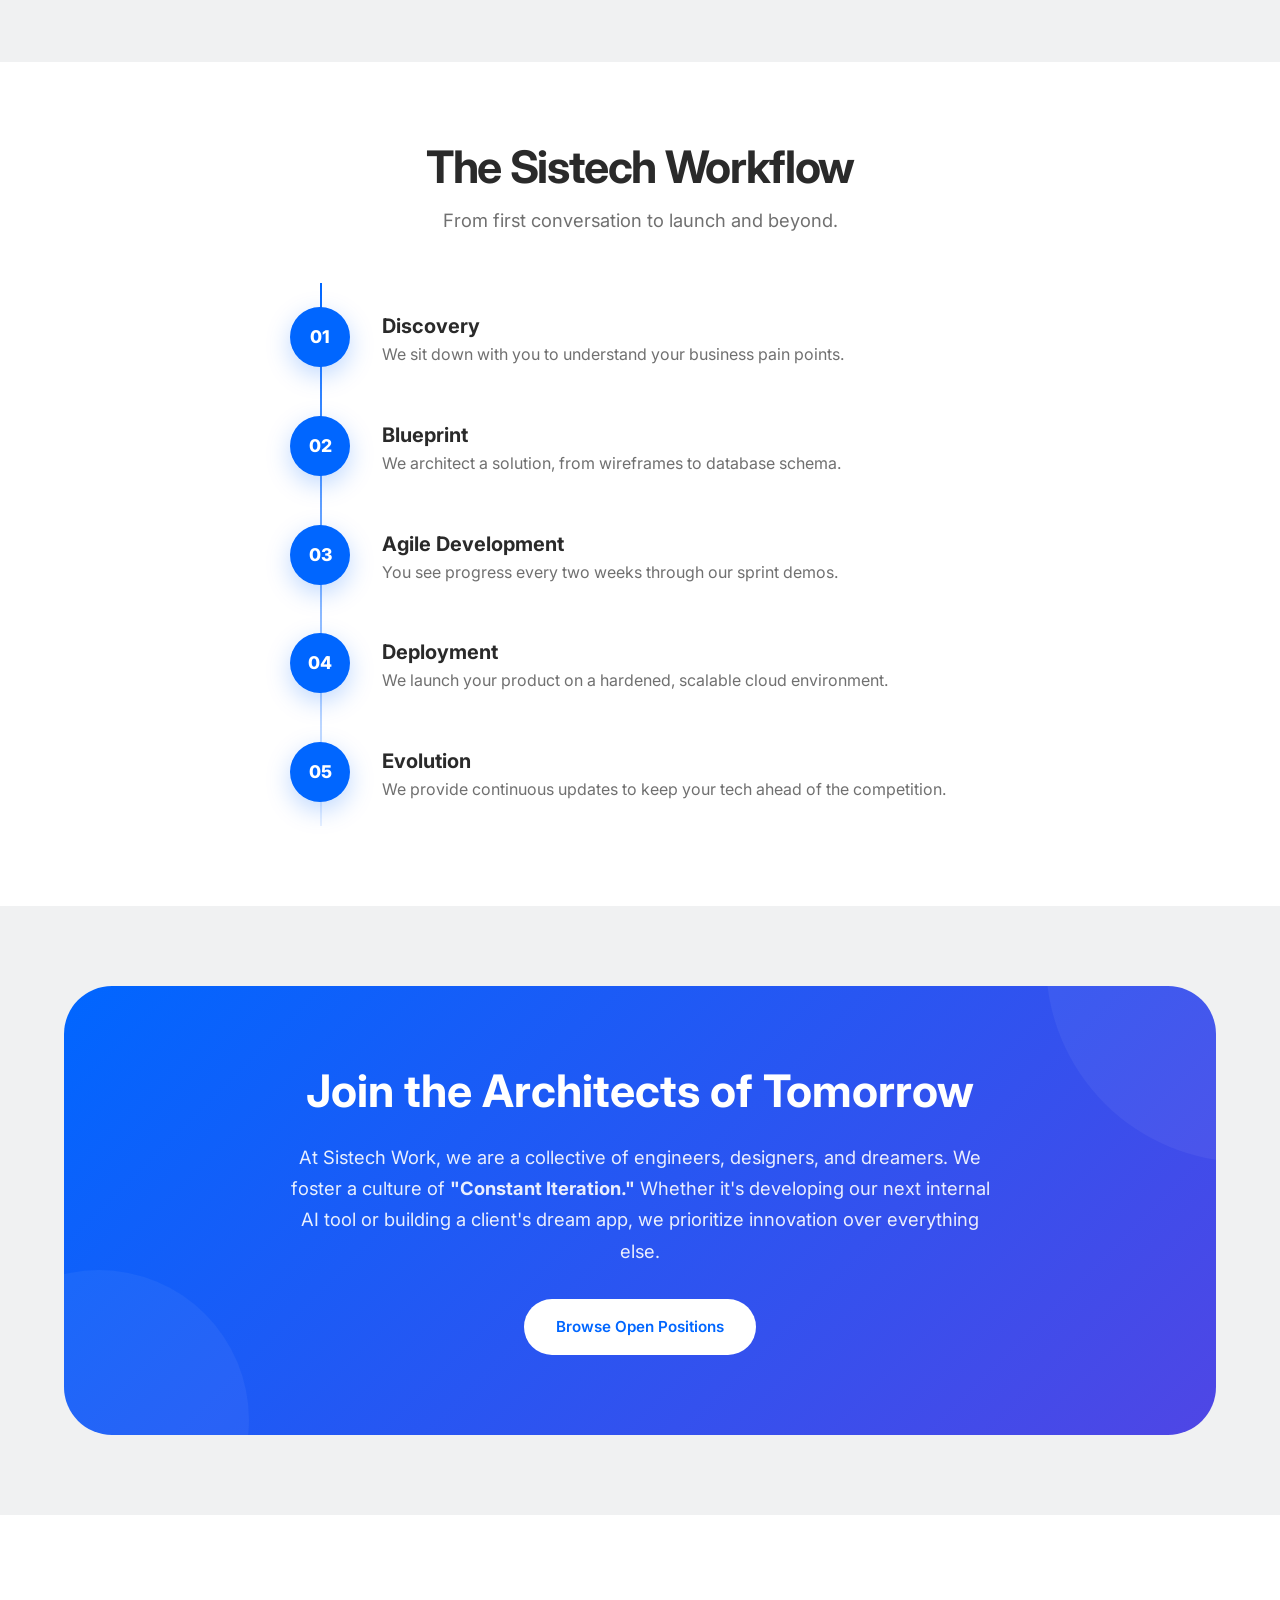
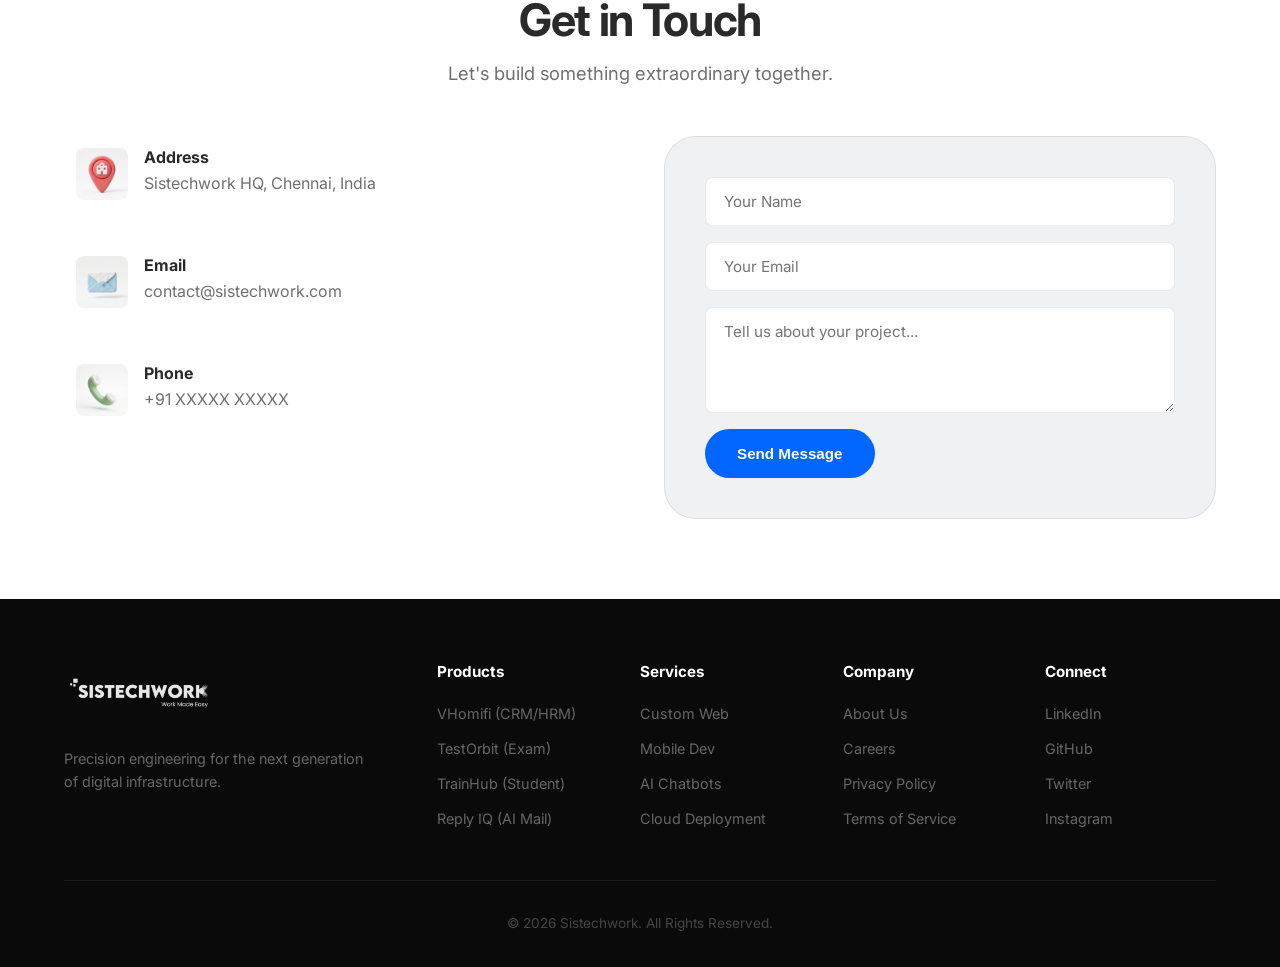
==== commit cd0b3806: "Reverted to commit 411c6b6a9d235065cbcd2d751cc3d2f84866883b" ====
--- a/public/sistechwork/index.html
+++ b/public/sistechwork/index.html
@@ -79,7 +79,21 @@
                         <div class="dot-grid dot-grid-1"></div>
                         <div class="dot-grid dot-grid-2"></div>
 
-                        <img src="./assets/images/hero_visual.png" alt="Sistechwork unified platform visualization" class="hero-visual" loading="eager" width="1024" height="1024">
+                        <div class="floating-badge badge-1">
+                            <div class="badge-icon">✓</div>
+                            <div class="badge-text">
+                                <span class="badge-val">2K+</span>
+                                <span class="badge-label">Projects</span>
+                            </div>
+                        </div>
+
+                        <div class="floating-badge badge-2">
+                            <div class="badge-icon">★</div>
+                            <div class="badge-text">
+                                <span class="badge-val">4.8</span>
+                                <span class="badge-label">Satisfaction</span>
+                            </div>
+                        </div>
                     </div>
                 </div>
             </div>
@@ -91,7 +105,7 @@
                 <h2 class="section-title reveal reveal-up">Why Sistech Work?</h2>
                 <div class="ps-grid">
                     <div class="ps-card ps-problem reveal reveal-left">
-                        <img src="./assets/images/visual_problem.png" alt="Fragmented software silos" class="ps-visual" loading="lazy" width="768" height="768">
+                        <img src="./assets/images/icon_problem.png" alt="The Problem" class="ps-icon">
                         <h3>The Chaos of Modern Business</h3>
                         <p>In today's digital-first economy, businesses are drowning in fragmented tools. HR is on one platform, CRM is on another, and your student data or exam portals are disconnected. This <strong>"Software Silo"</strong> effect leads to lost data, decreased productivity, and massive overhead costs.</p>
                     </div>
@@ -101,7 +115,7 @@
                         <div class="ps-divider-line"></div>
                     </div>
                     <div class="ps-card ps-solution reveal reveal-right">
-                        <img src="./assets/images/visual_solution.png" alt="Unified Sistechwork ecosystem" class="ps-visual" loading="lazy" width="768" height="768">
+                        <img src="./assets/images/icon_solution.png" alt="The Solution" class="ps-icon">
                         <h3>The Sistech Solution</h3>
                         <p>At Sistech Work, we <strong>unify your operations</strong>. We provide a symbiotic relationship between Products and Services. Whether you need an out-of-the-box solution like TrainHub or a bespoke web application built from the ground up, we ensure your tech stack is a cohesive, high-performance engine.</p>
                     </div>
--- a/public/sistechwork/style.css
+++ b/public/sistechwork/style.css
@@ -647,43 +647,6 @@
     border-radius: var(--radius-md);
 }
 
-.ps-visual {
-    width: 100%;
-    max-width: 280px;
-    height: auto;
-    object-fit: contain;
-    margin: 0 auto 1.5rem;
-    display: block;
-    filter: drop-shadow(0 20px 40px rgba(0, 102, 255, 0.18));
-    transition: transform 0.6s cubic-bezier(0.22, 1, 0.36, 1);
-}
-
-.ps-card:hover .ps-visual {
-    transform: translateY(-6px) scale(1.03);
-}
-
-/* Hero visual */
-.hero-visual {
-    position: relative;
-    width: 100%;
-    max-width: 560px;
-    height: auto;
-    margin: 0 auto;
-    display: block;
-    z-index: 3;
-    filter: drop-shadow(0 30px 60px rgba(0, 102, 255, 0.22));
-    animation: heroFloat 7s ease-in-out infinite alternate;
-}
-
-@keyframes heroFloat {
-    0%   { transform: translateY(0) rotate(0deg); }
-    100% { transform: translateY(-18px) rotate(1.2deg); }
-}
-
-@media (prefers-reduced-motion: reduce) {
-    .hero-visual { animation: none; }
-}
-
 .ps-card h3 {
     font-size: 1.5rem;
     margin-bottom: 1rem;
@@ -1046,9 +1009,7 @@
 }
 
 .techstack-inner {
-    background:
-        linear-gradient(135deg, rgba(10, 10, 10, 0.82) 0%, rgba(30, 41, 59, 0.78) 100%),
-        url('assets/images/techstack_bg.jpg') center/cover no-repeat;
+    background: linear-gradient(135deg, #0a0a0a 0%, #1e293b 100%);
     border-radius: 48px;
     padding: 4rem 3rem;
     text-align: center;
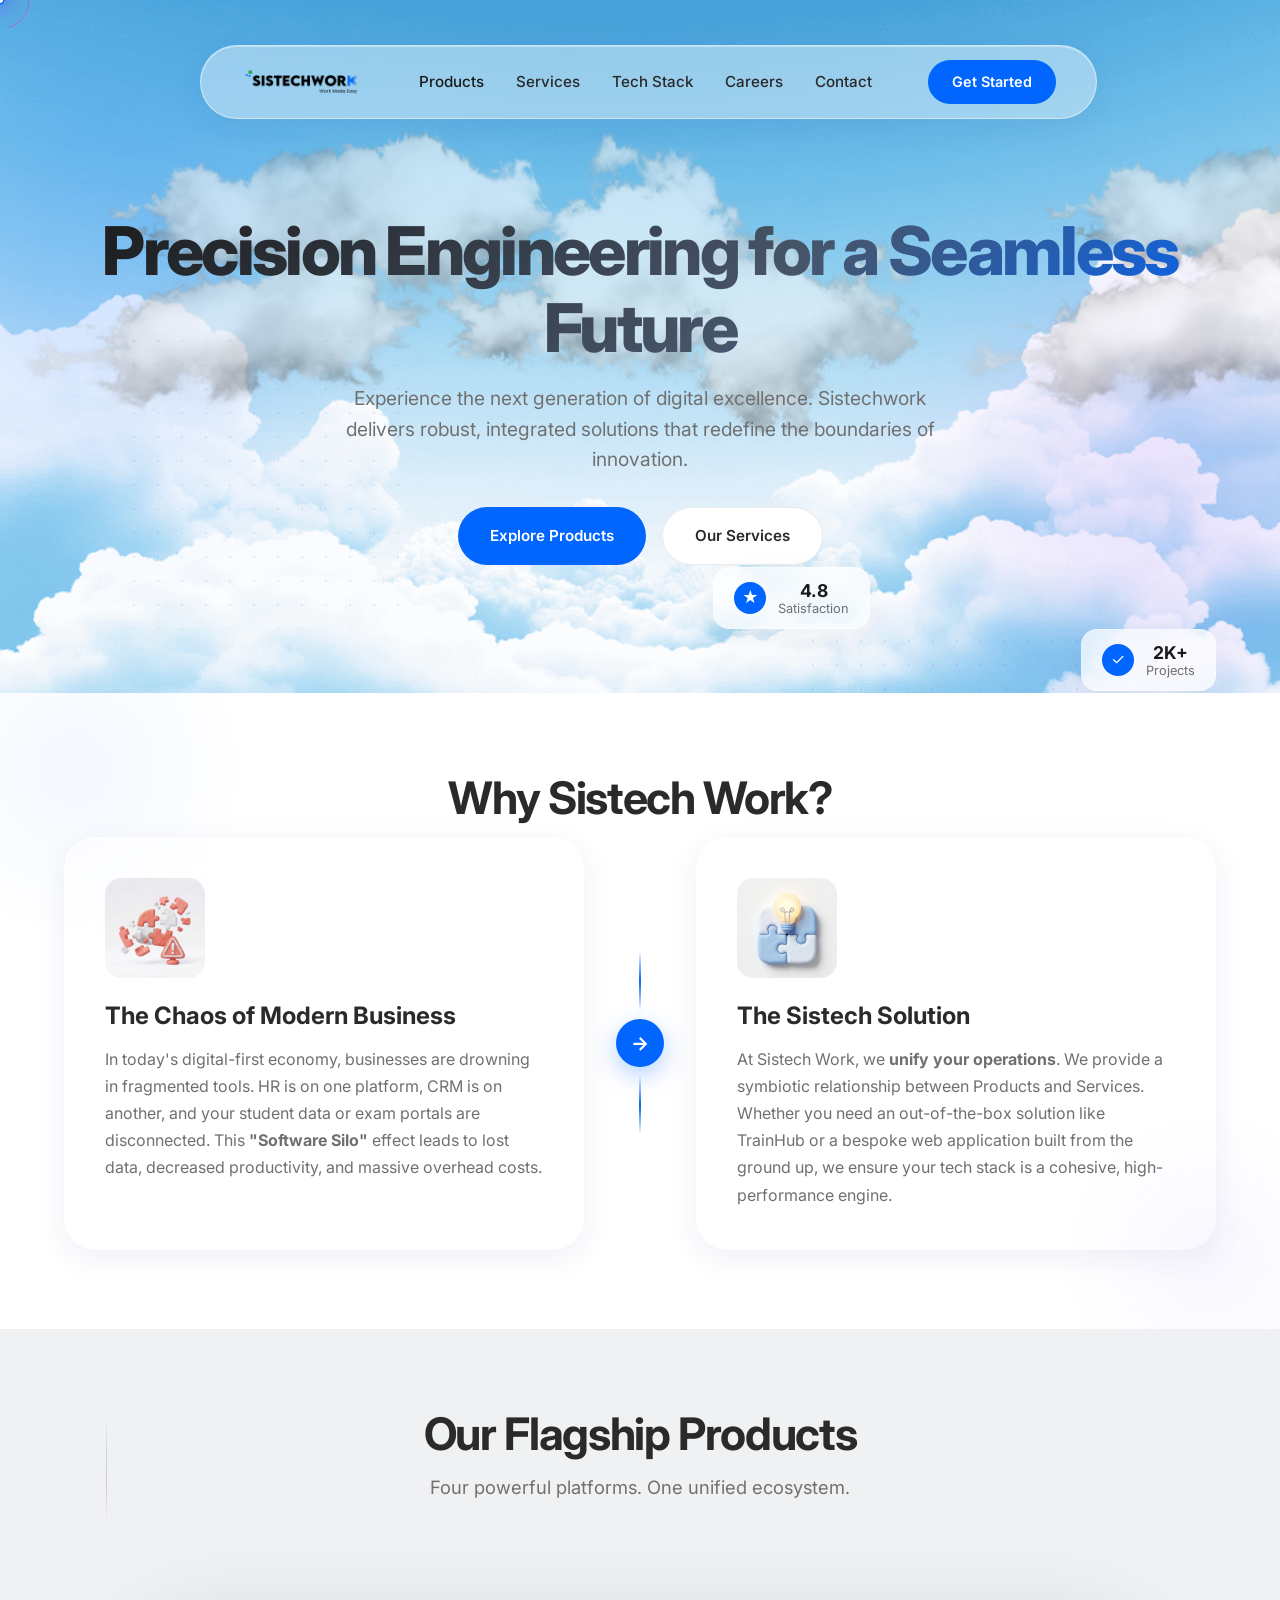
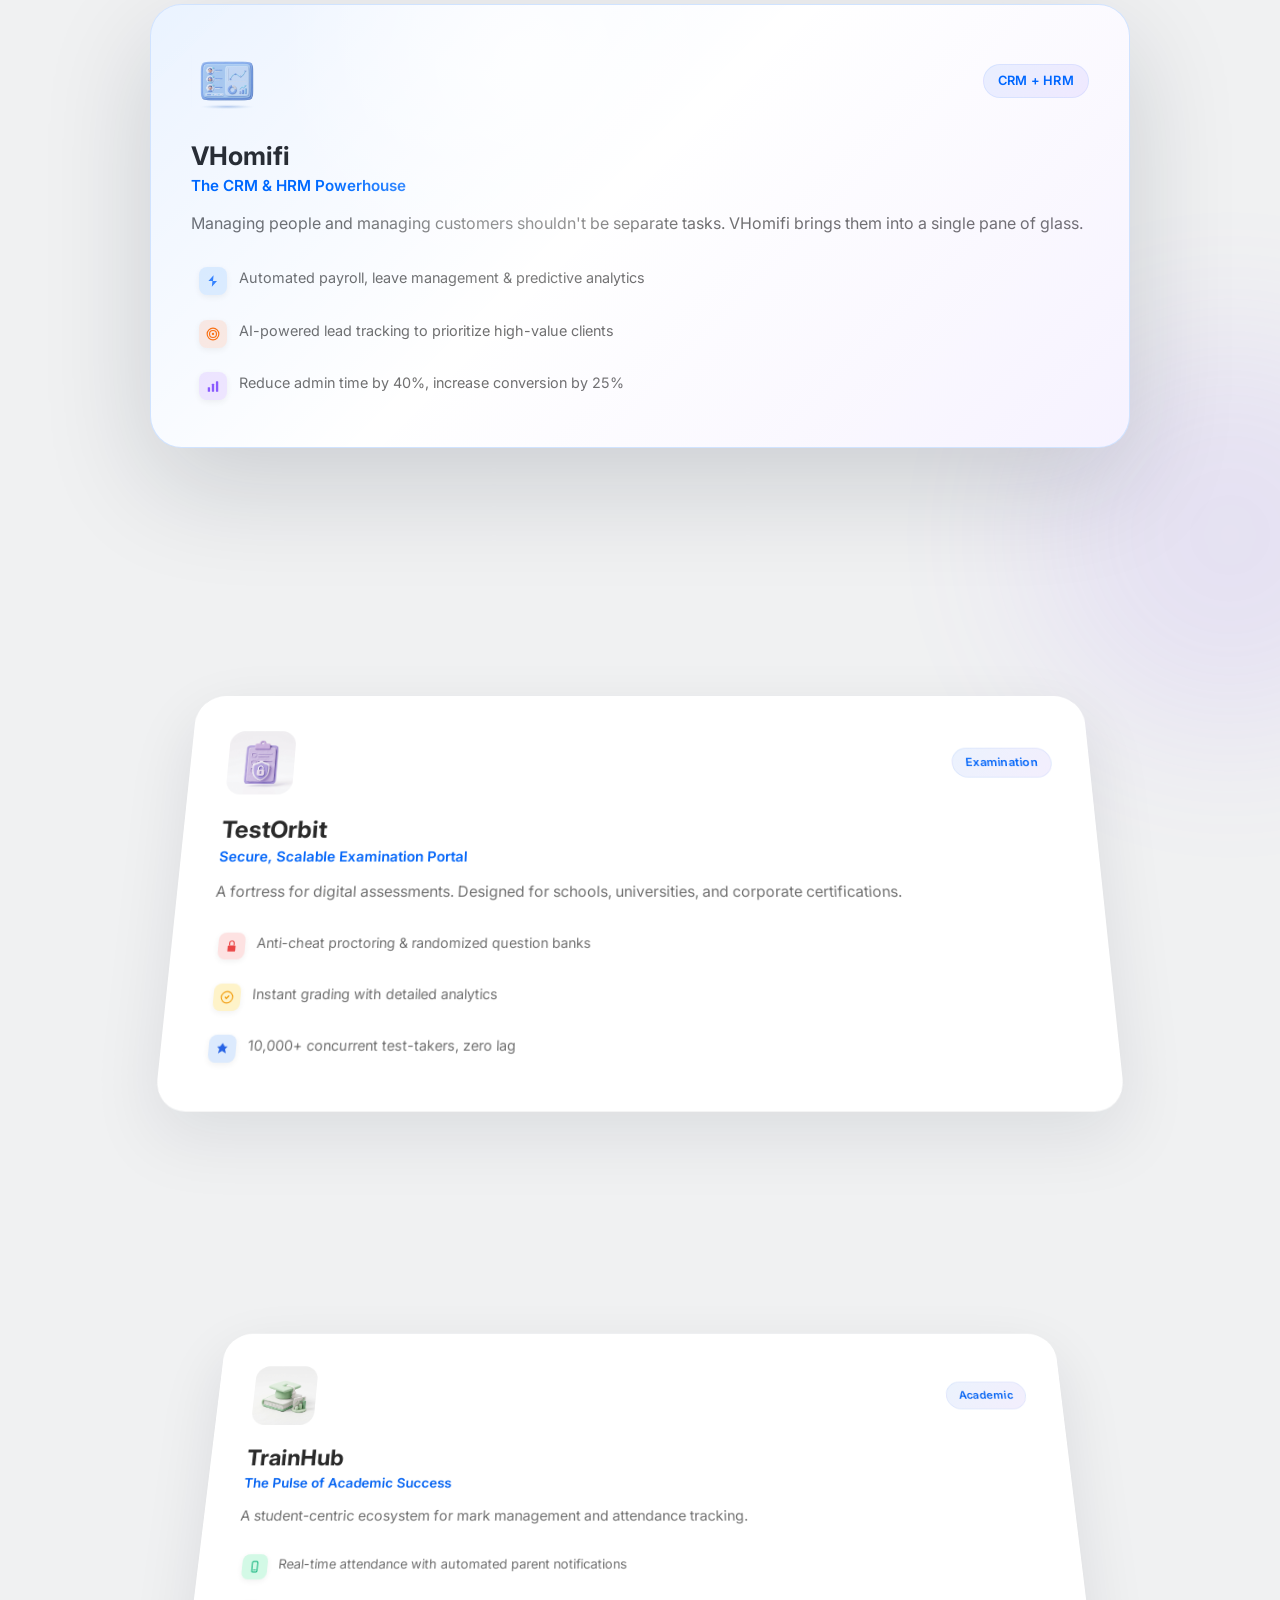
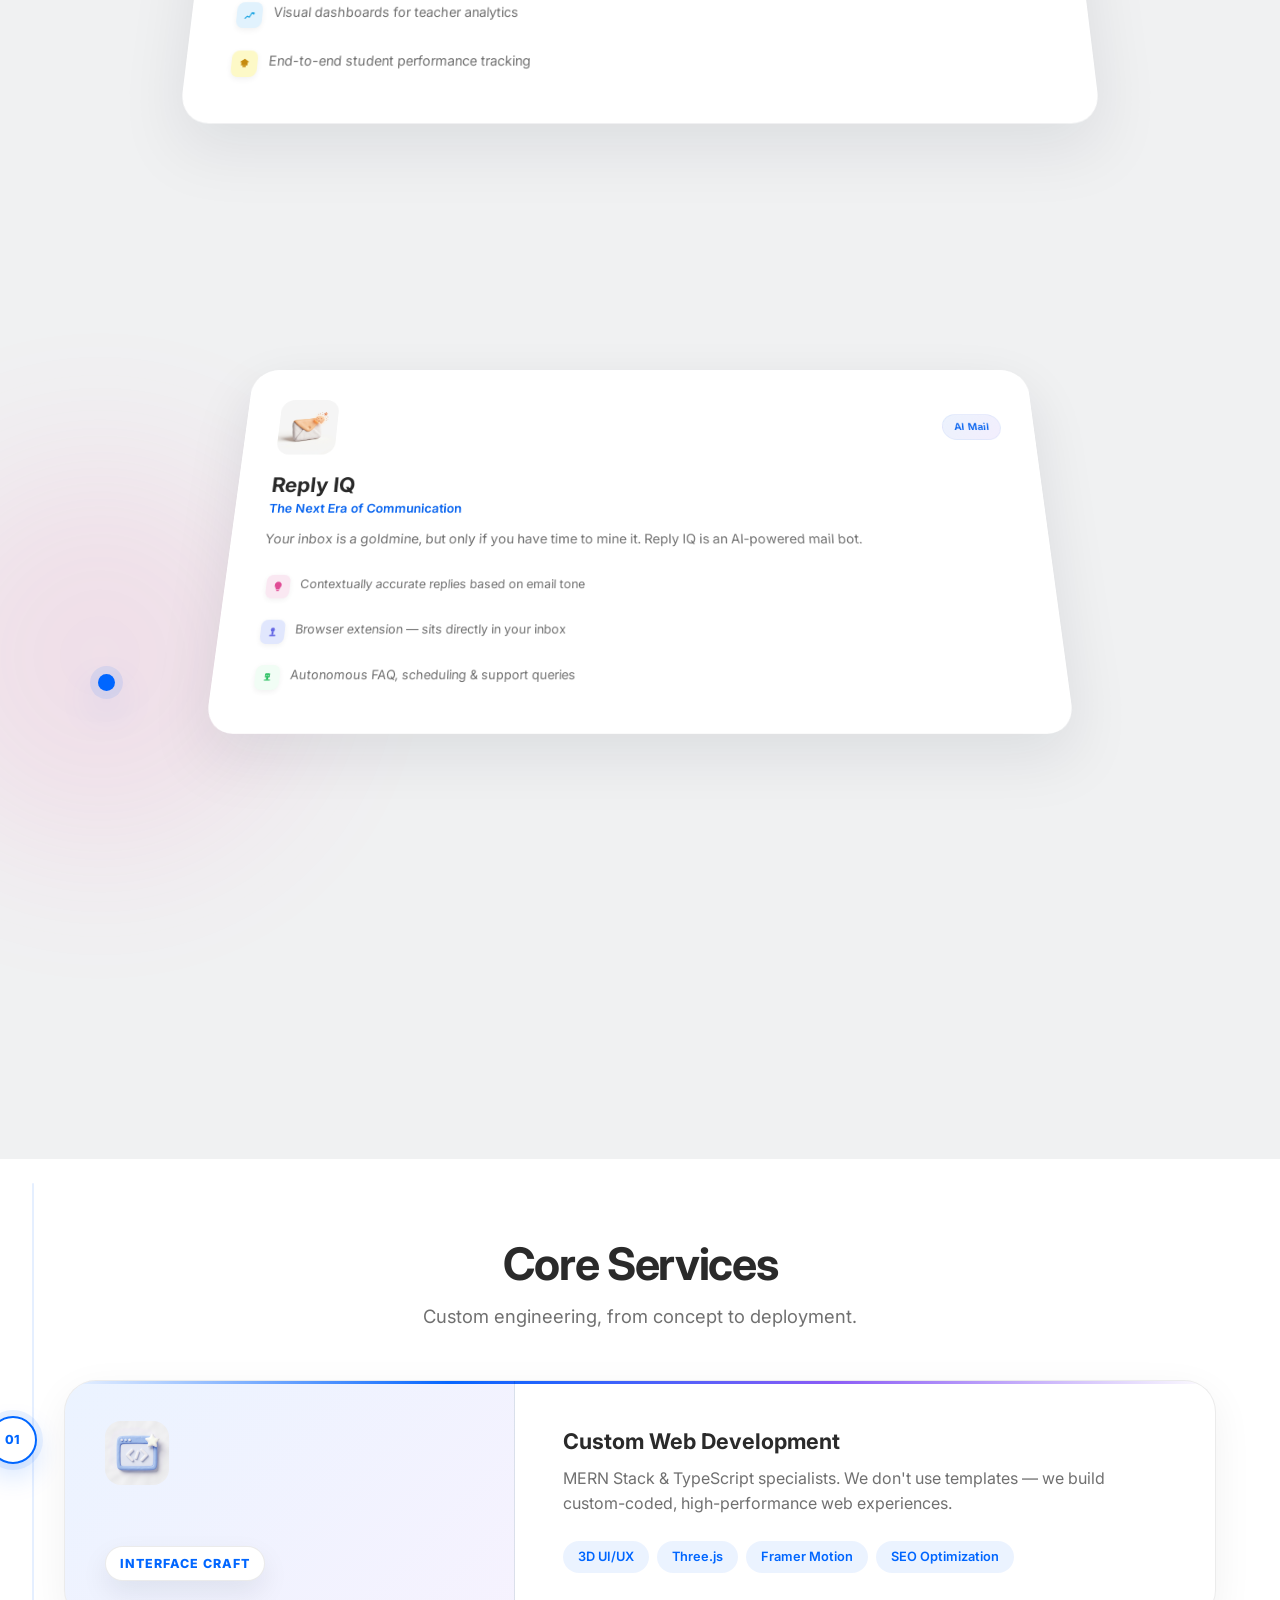
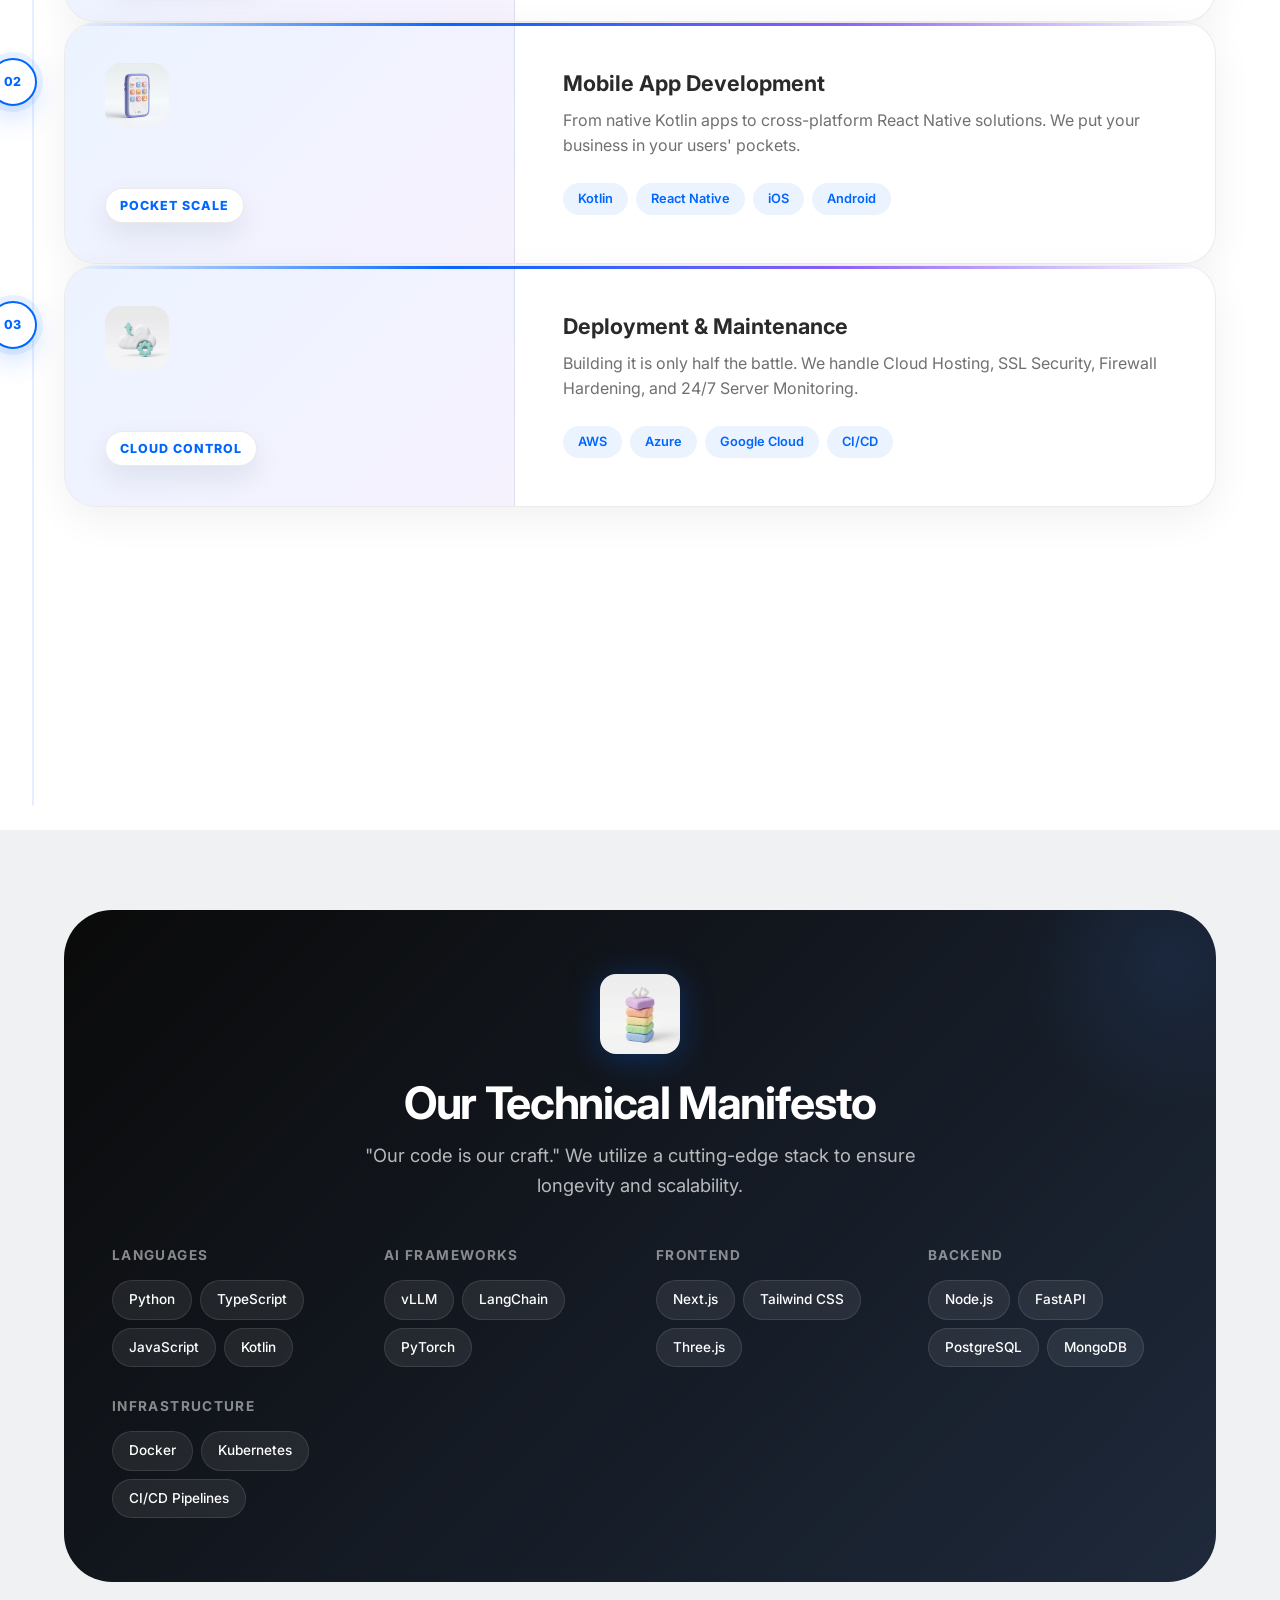
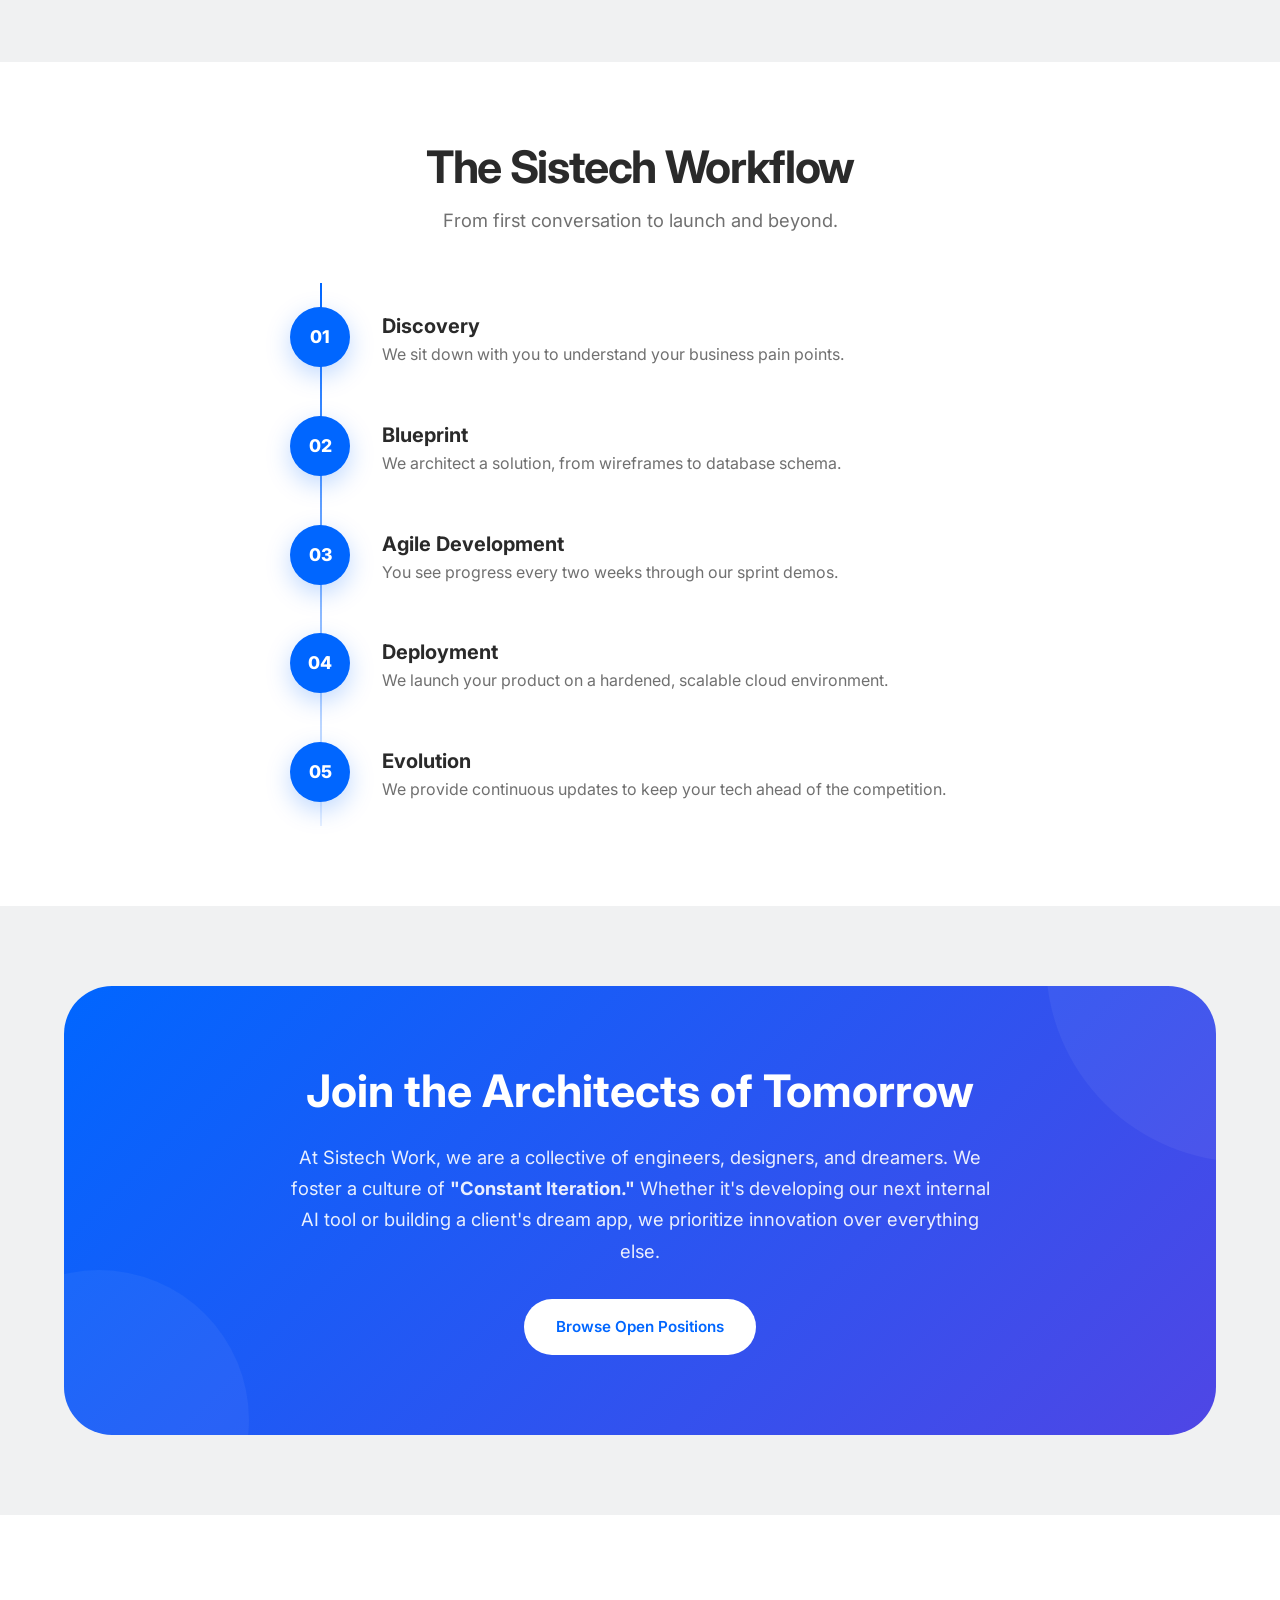
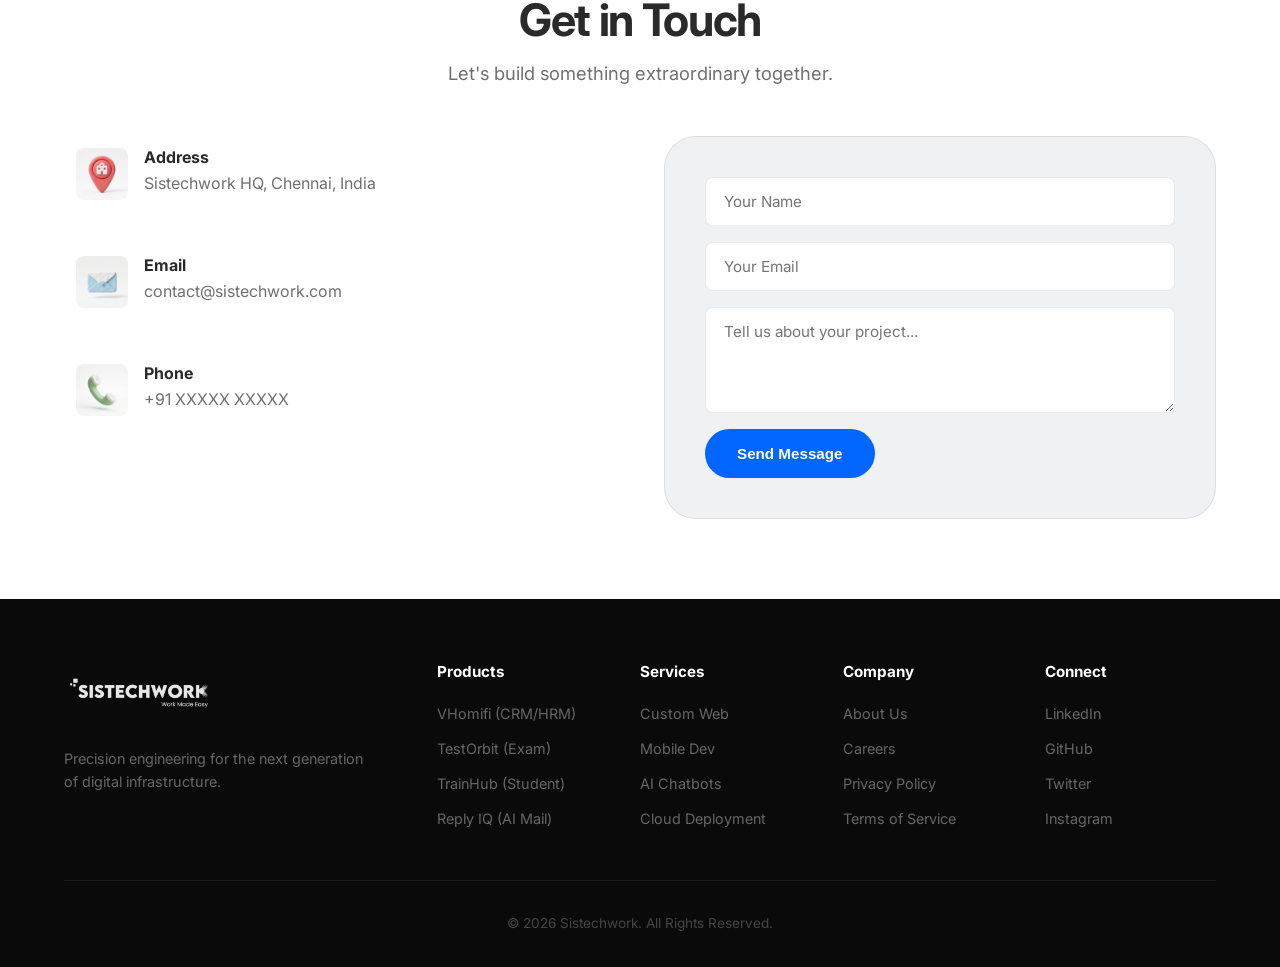
==== commit b165ba73: "Changes Co-authored-by: karthikn162k3-beep <235839819+karthikn162k3-beep@users.noreply.github.com>" ====
--- a/public/sistechwork/index.html
+++ b/public/sistechwork/index.html
@@ -226,7 +226,7 @@
                 <div class="service-reveal-stage">
                     <div class="service-reveal-rail" aria-hidden="true"><span class="service-reveal-progress"></span></div>
                     <!-- Service 1 -->
-                    <div class="service-reveal-item magnetic-wrap" data-side="left" data-index="01">
+                    <div class="service-reveal-item magnetic-wrap" data-side="left" data-index="01" data-anim="slide-tilt">
                         <div class="magnetic-inner">
                             <div class="service-card split-service-card" style="margin: 0; max-width: 100%;">
                                 <div class="service-split-panel service-split-visual">
@@ -248,7 +248,7 @@
                     </div>
 
                     <!-- Service 2 -->
-                    <div class="service-reveal-item magnetic-wrap" data-side="right" data-index="02">
+                    <div class="service-reveal-item magnetic-wrap" data-side="right" data-index="02" data-anim="zoom-blur">
                         <div class="magnetic-inner">
                             <div class="service-card split-service-card" style="margin: 0; max-width: 100%;">
                                 <div class="service-split-panel service-split-visual">
@@ -270,7 +270,7 @@
                     </div>
 
                     <!-- Service 3 -->
-                    <div class="service-reveal-item magnetic-wrap" data-side="left" data-index="03">
+                    <div class="service-reveal-item magnetic-wrap" data-side="left" data-index="03" data-anim="flip-up">
                         <div class="magnetic-inner">
                             <div class="service-card split-service-card" style="margin: 0; max-width: 100%;">
                                 <div class="service-split-panel service-split-visual">
@@ -292,7 +292,7 @@
                     </div>
 
                     <!-- Service 4 -->
-                    <div class="service-reveal-item magnetic-wrap" data-side="right" data-index="04">
+                    <div class="service-reveal-item magnetic-wrap" data-side="right" data-index="04" data-anim="rotate-swing">
                         <div class="magnetic-inner">
                             <div class="service-card split-service-card" style="margin: 0; max-width: 100%;">
                                 <div class="service-split-panel service-split-visual">
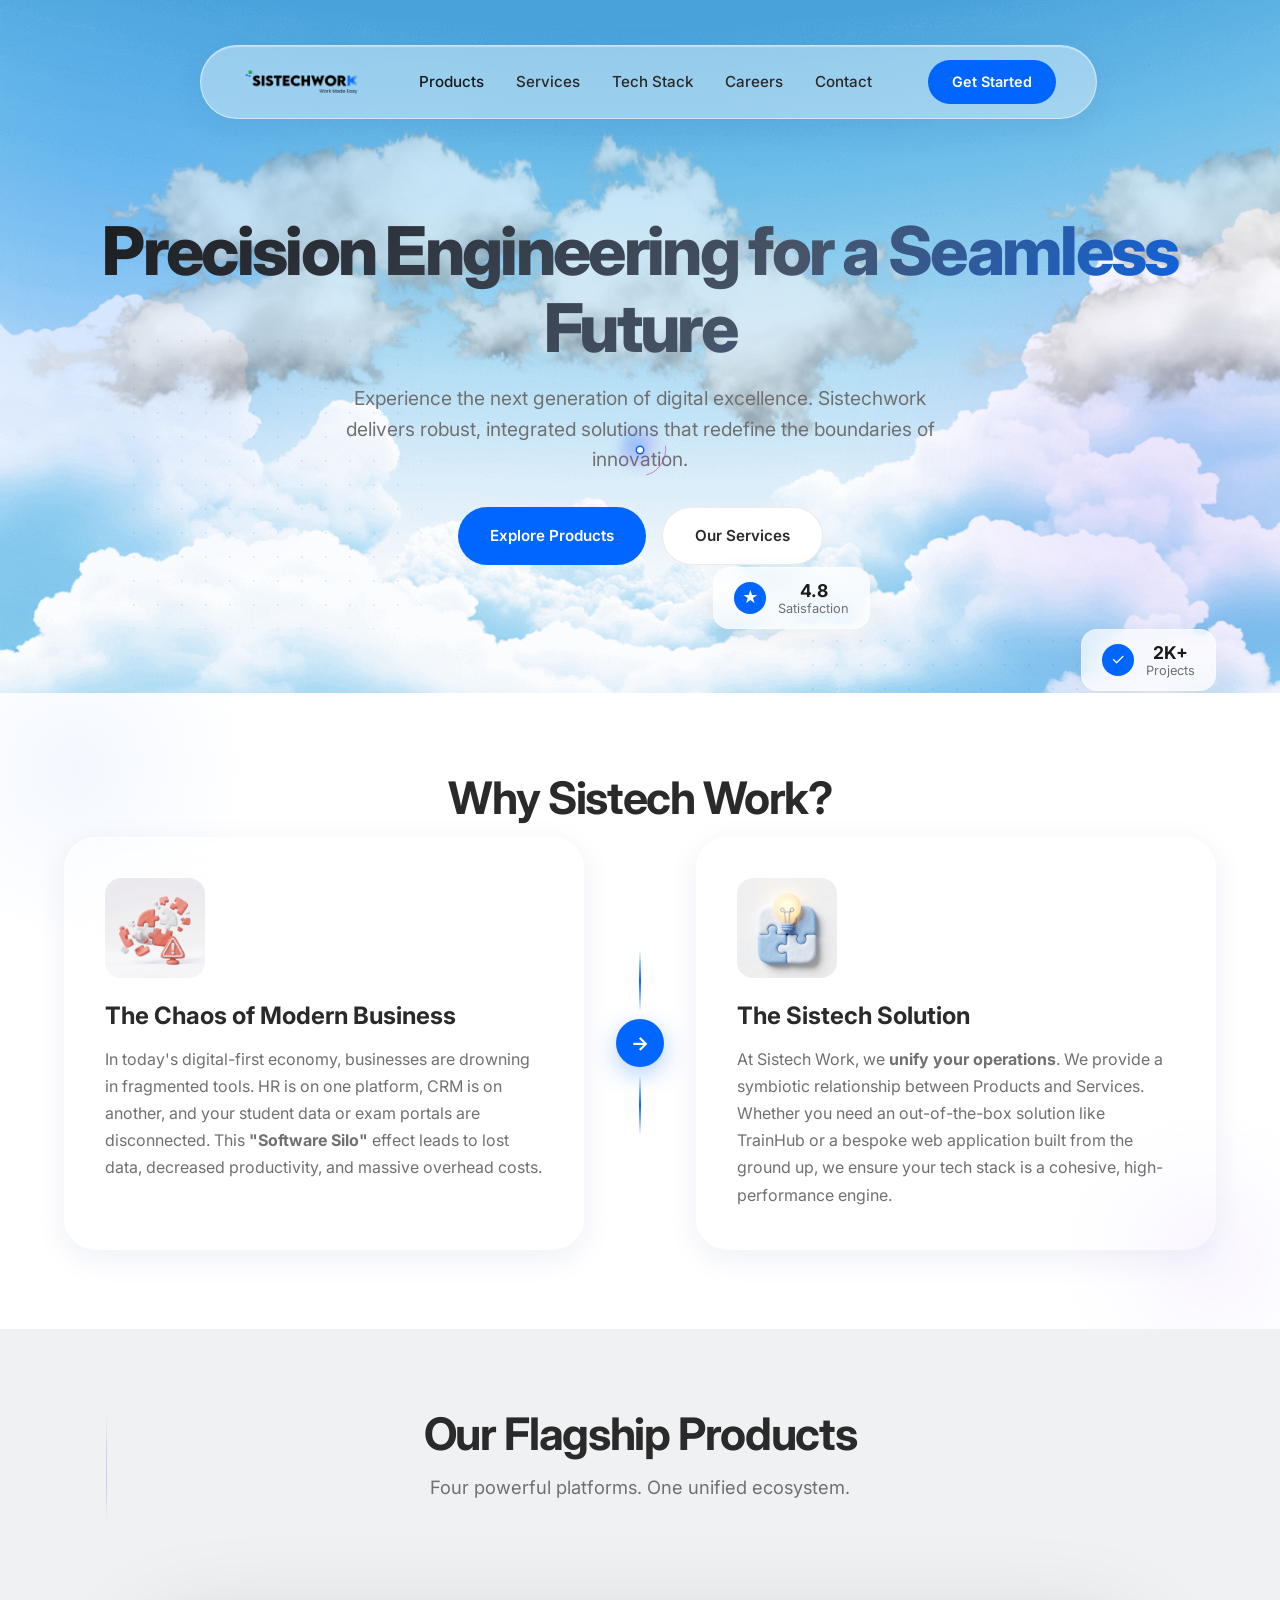
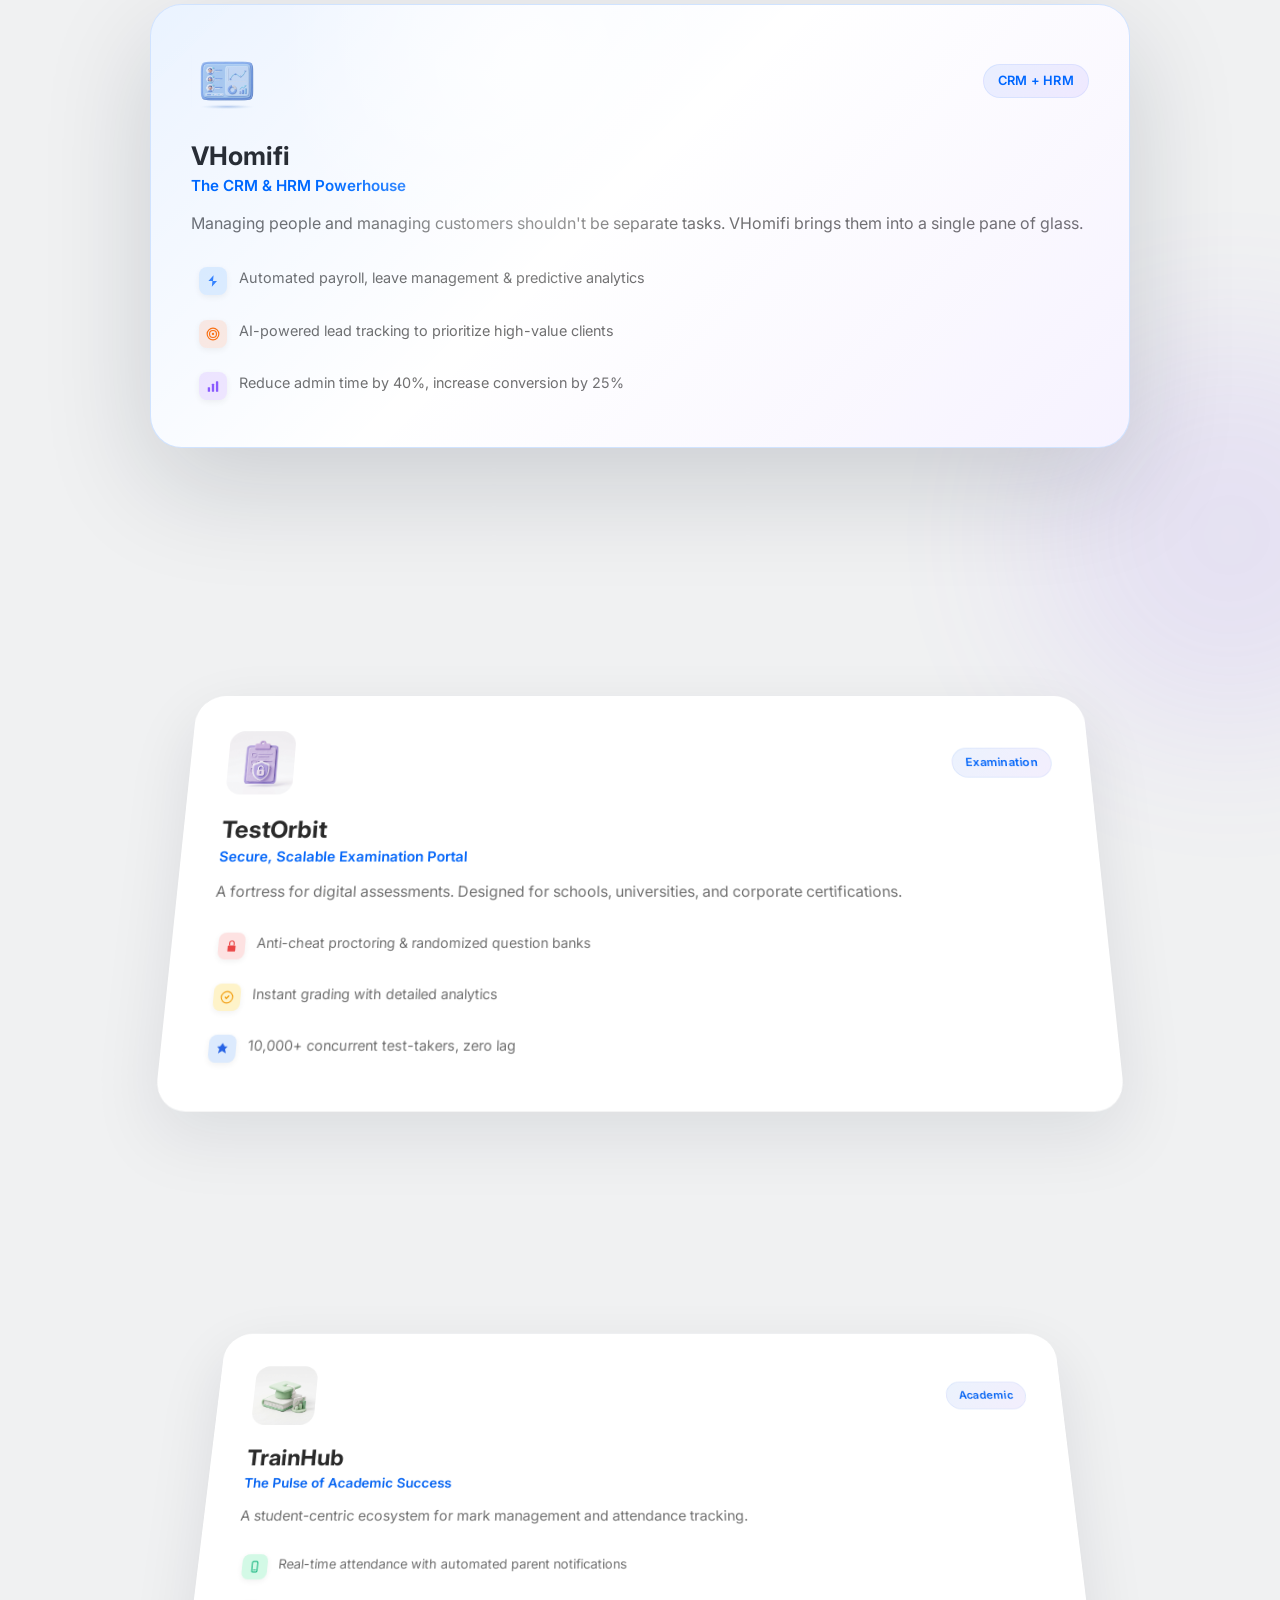
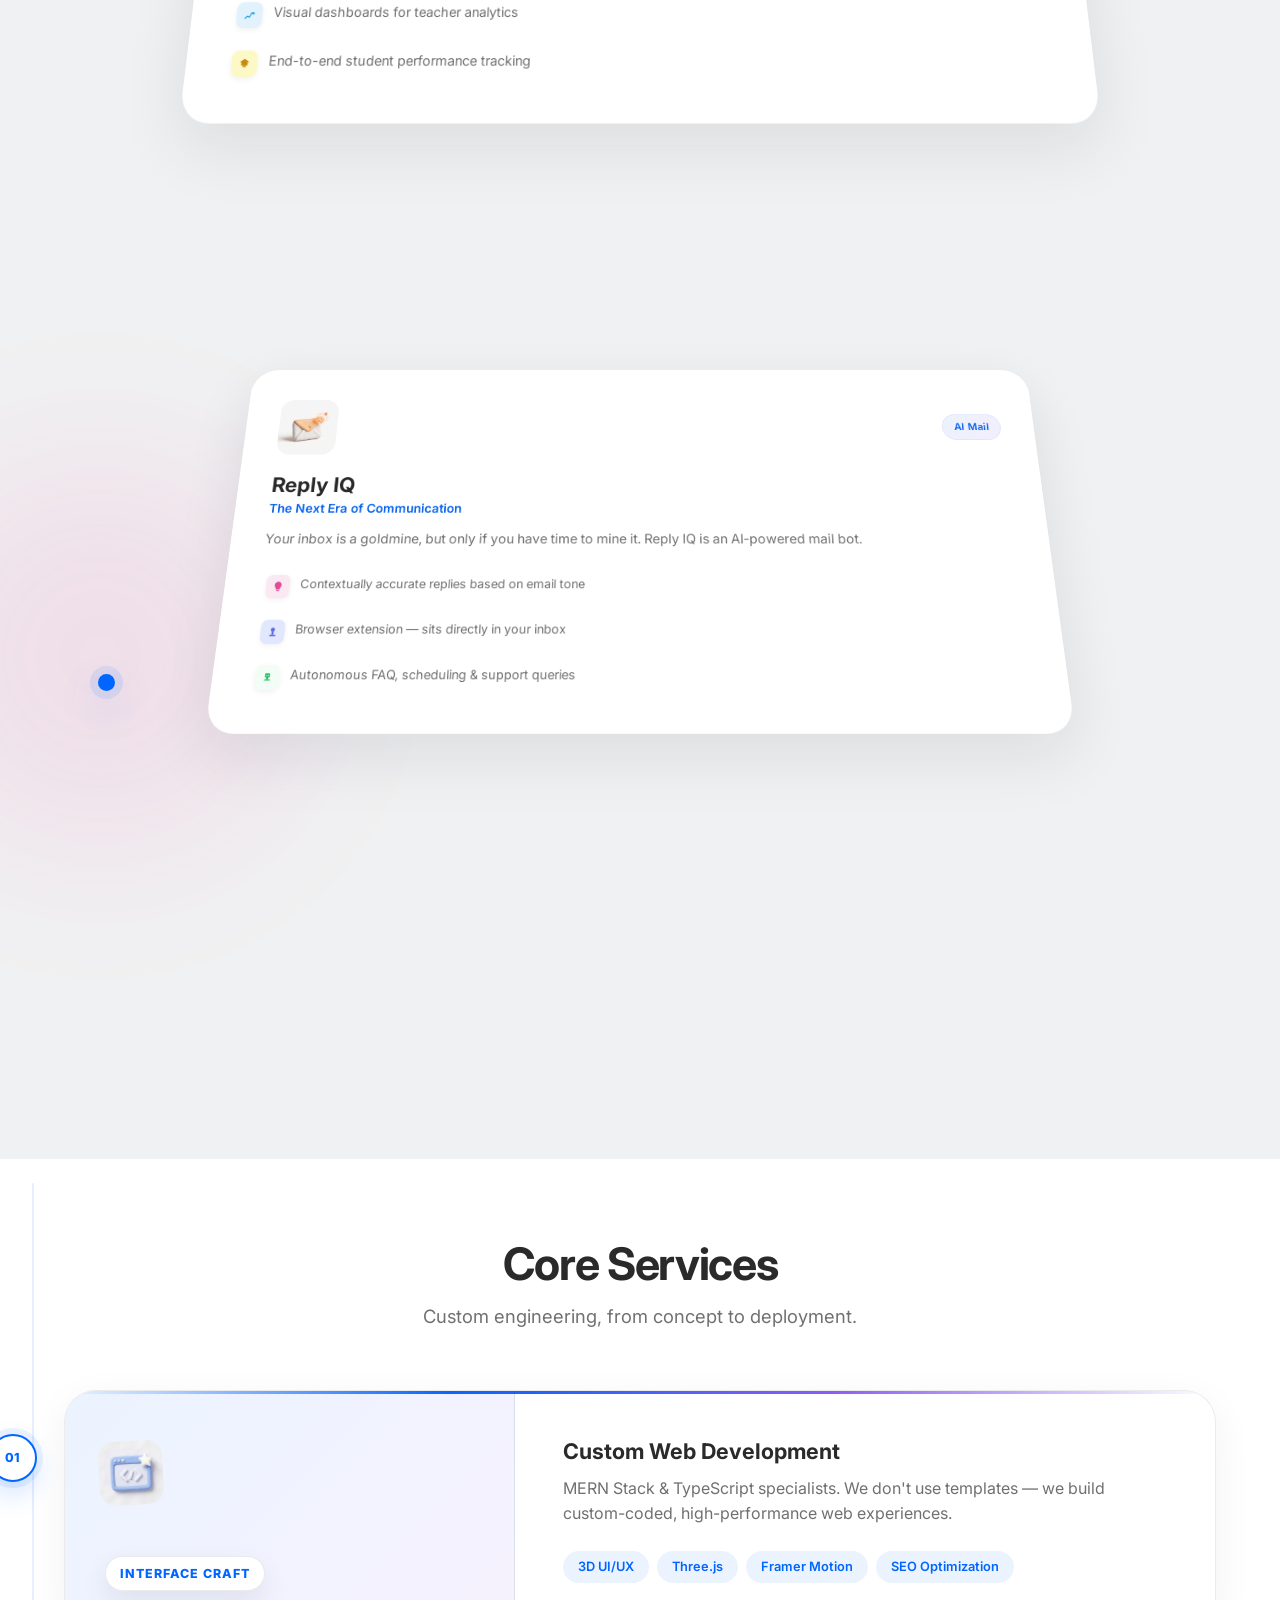
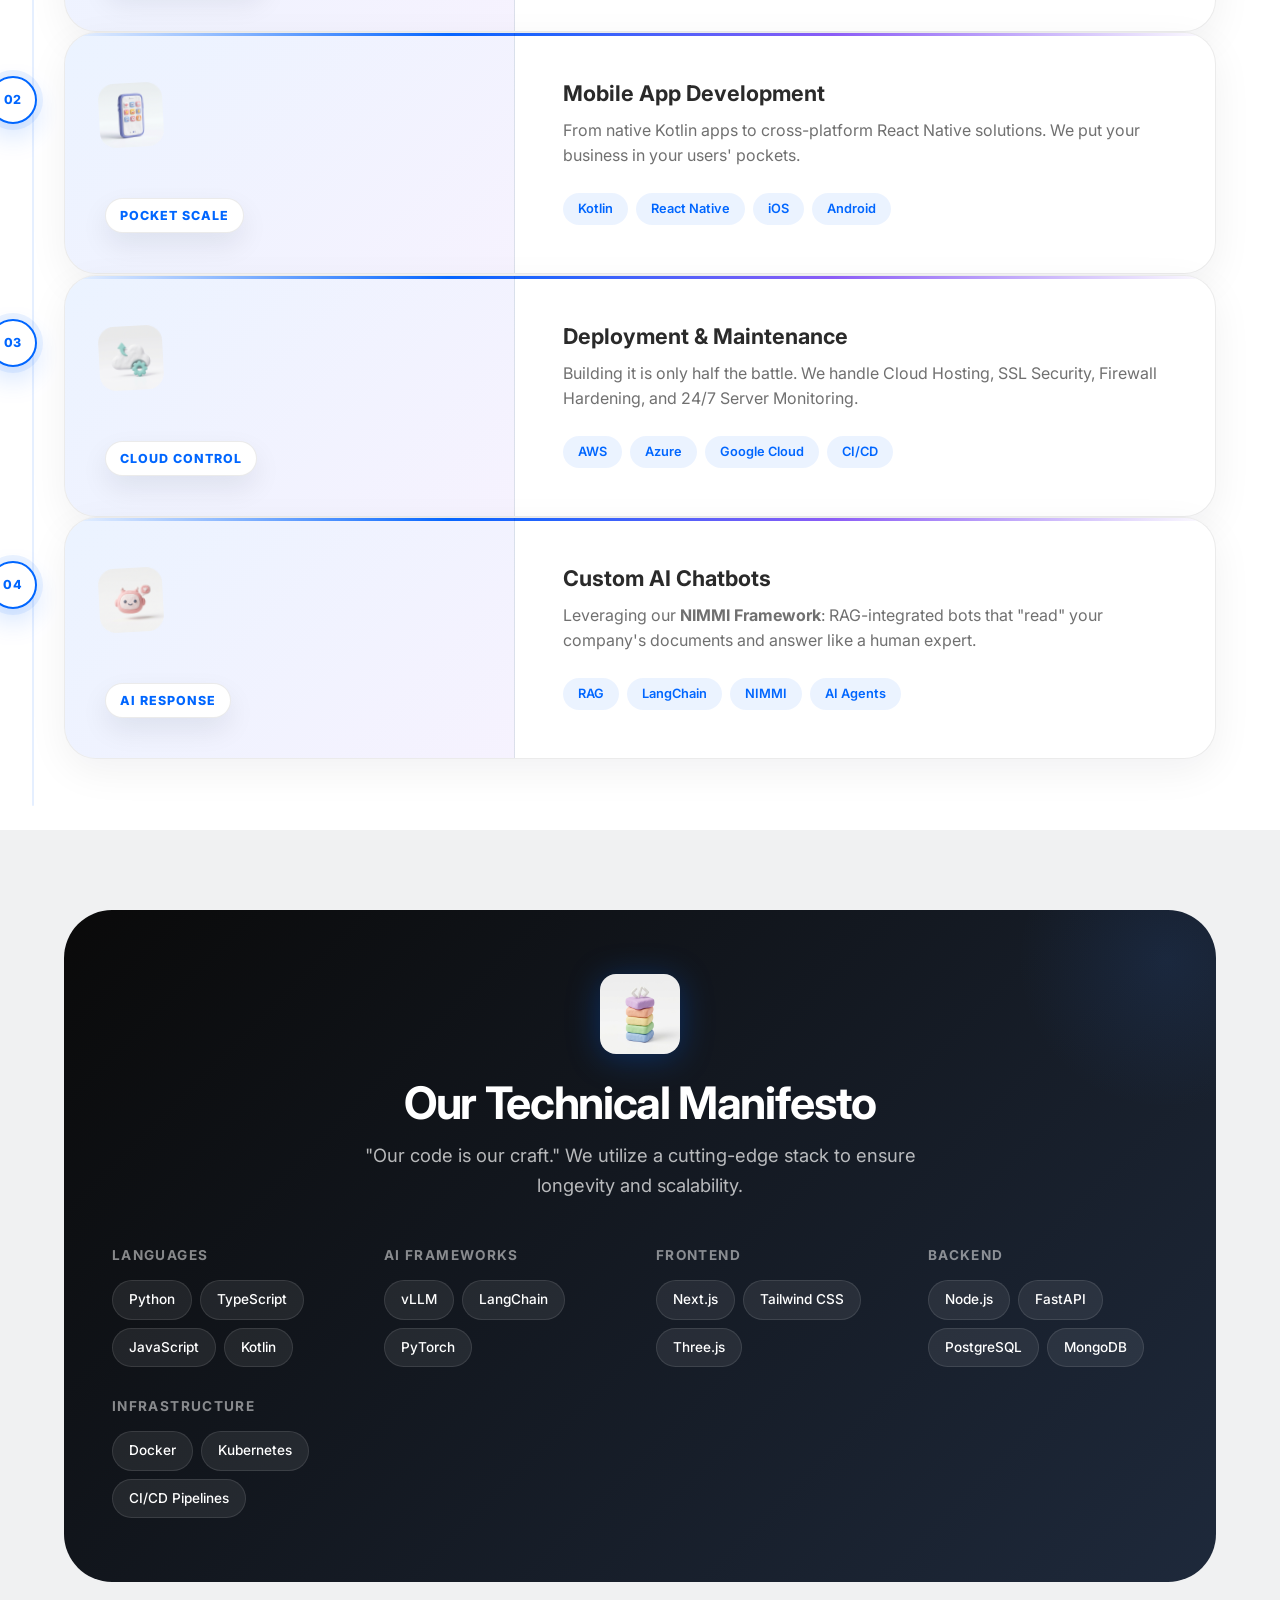
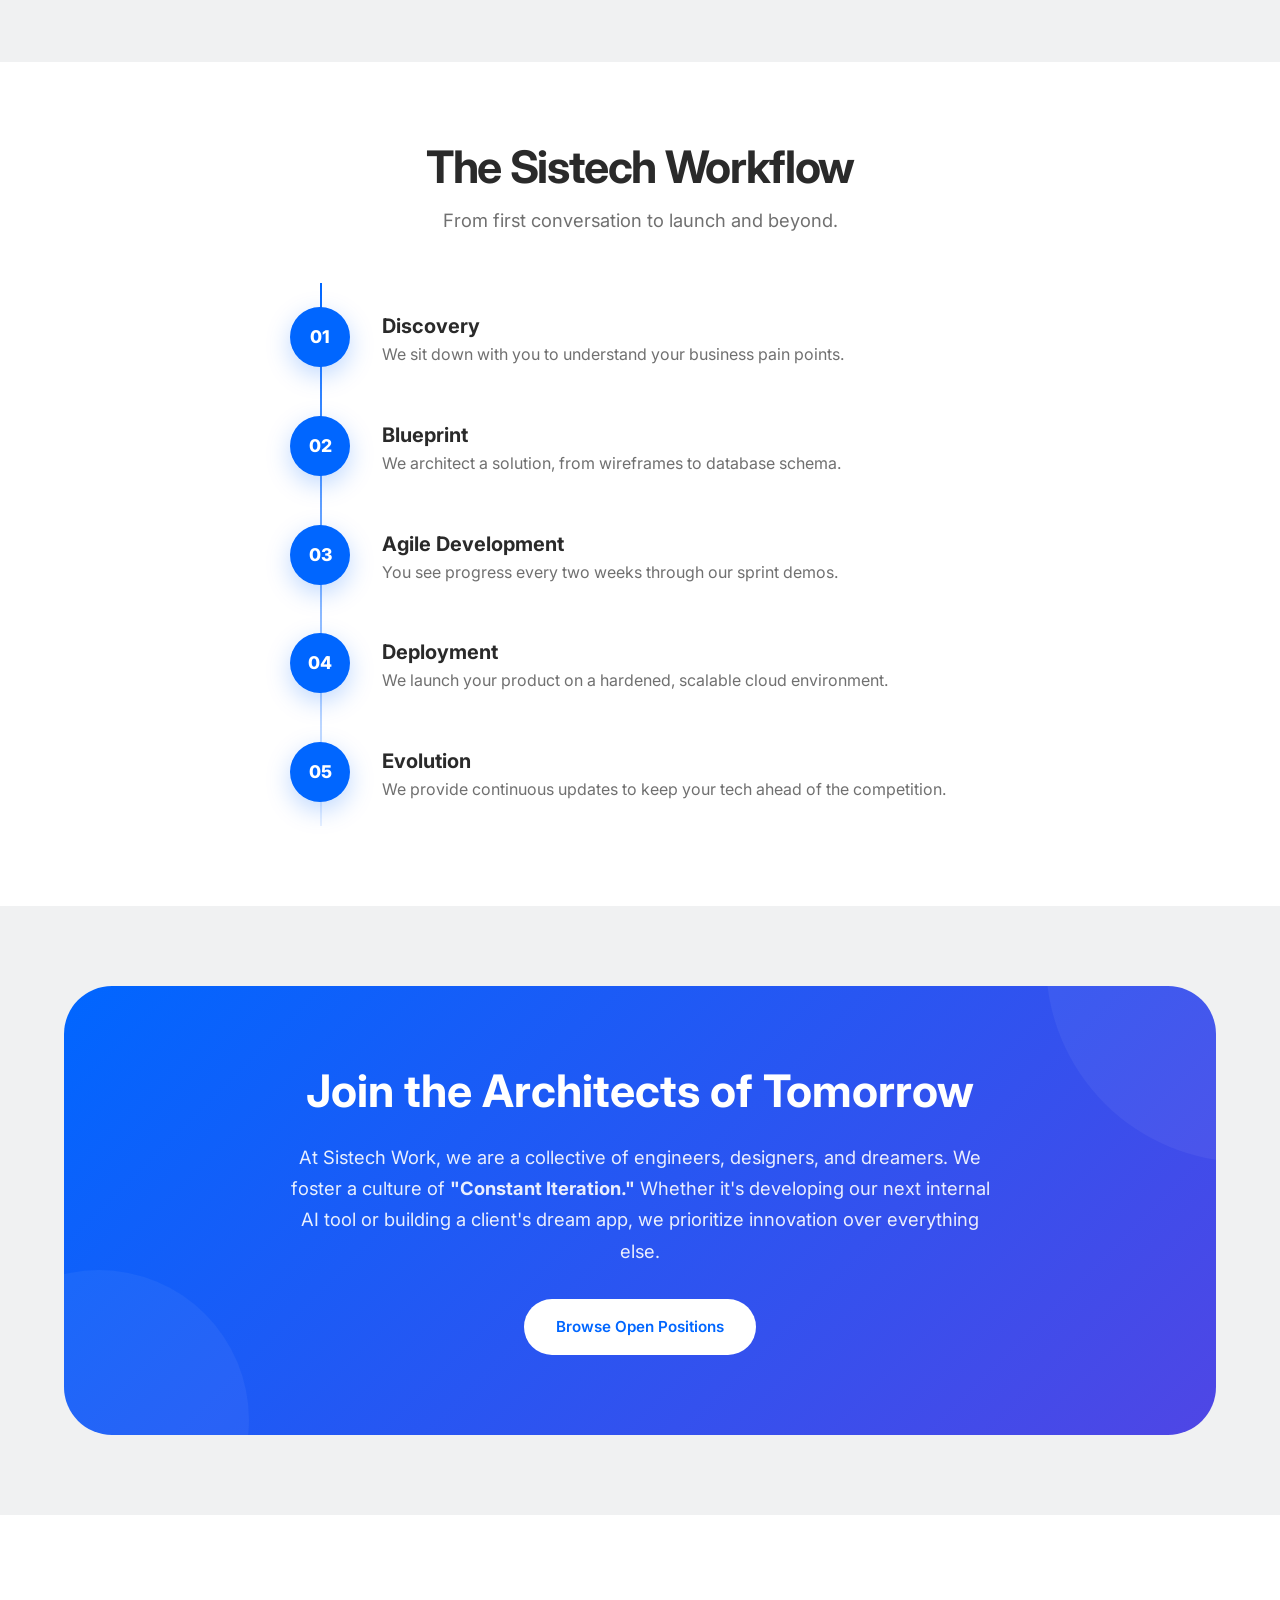
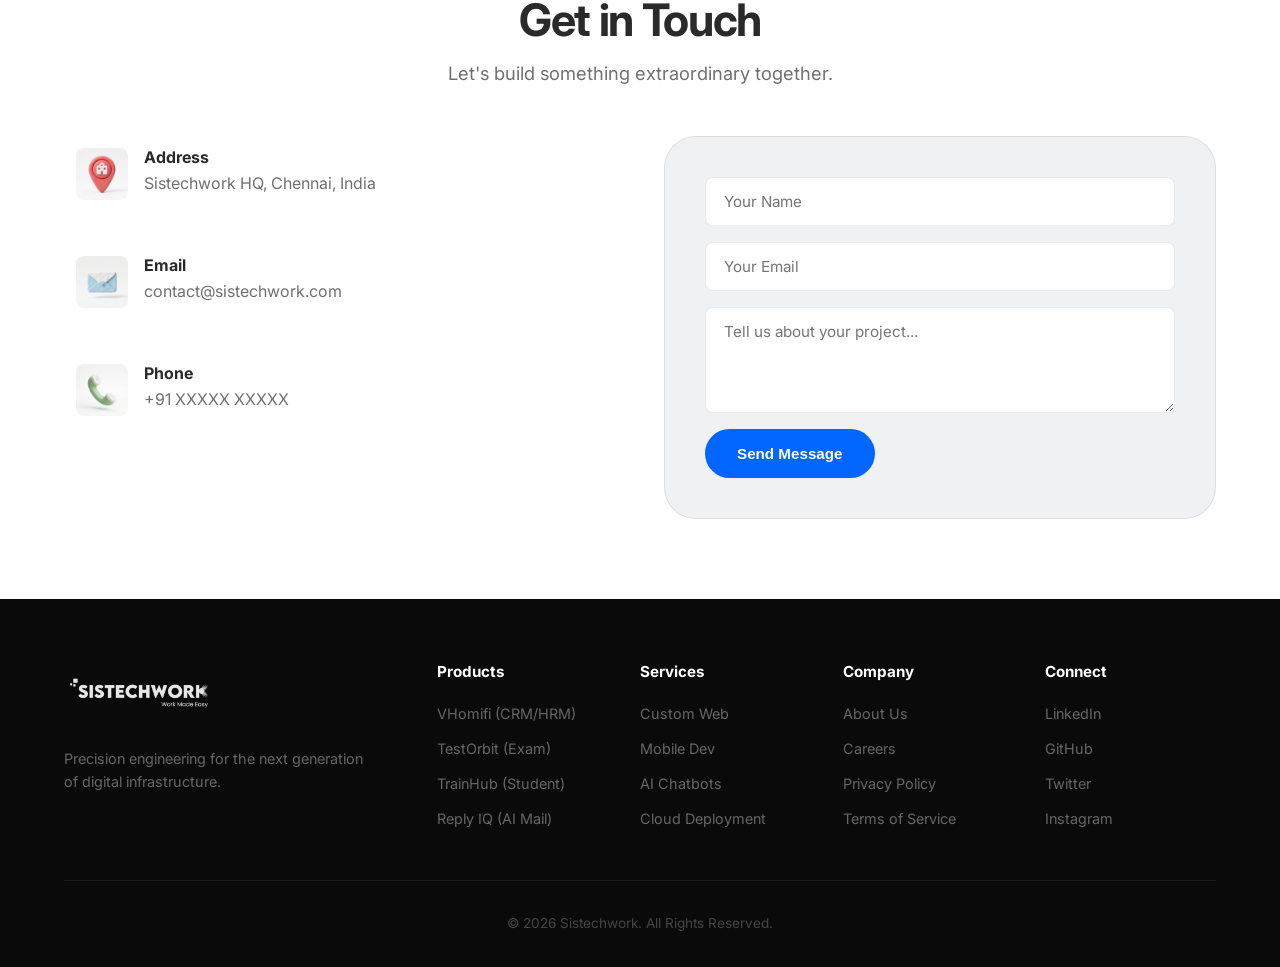
==== commit 31036d7c: "Changes Co-authored-by: karthikn162k3-beep <235839819+karthikn162k3-beep@users.noreply.github.com>" ====
--- a/public/sistechwork/index.html
+++ b/public/sistechwork/index.html
@@ -692,6 +692,22 @@
         window.addEventListener('scroll', updateRail, { passive: true });
         window.addEventListener('resize', updateRail);
 
+        // ---- Per-card scroll progress (drives parallax + drift) ----
+        const updateServiceProgress = () => {
+            const vh = window.innerHeight;
+            serviceItems.forEach(item => {
+                const r = item.getBoundingClientRect();
+                const center = r.top + r.height / 2;
+                // -1 (below viewport) → 0 (centered) → 1 (above viewport)
+                let p = (vh / 2 - center) / (vh / 2 + r.height / 2);
+                if (p < -1) p = -1; else if (p > 1) p = 1;
+                item.style.setProperty('--scroll-prog', p.toFixed(3));
+            });
+        };
+        updateServiceProgress();
+        window.addEventListener('scroll', updateServiceProgress, { passive: true });
+        window.addEventListener('resize', updateServiceProgress);
+
         // ---- Custom Cursor (Aurora) ----
         const cursorAurora = document.querySelector('.cursor-aurora');
         const cursorDot = document.querySelector('.cursor-dot');
--- a/public/sistechwork/style.css
+++ b/public/sistechwork/style.css
@@ -1735,23 +1735,75 @@
     position: relative;
     width: 100%;
     opacity: 0;
-    transform: translateY(60px) scale(0.98);
-    transition: opacity 0.85s cubic-bezier(0.22, 1, 0.36, 1),
-                transform 0.95s cubic-bezier(0.22, 1, 0.36, 1);
-    will-change: transform, opacity;
-}
-
-/* Subtle alternating horizontal nudge for personality */
-.service-reveal-item[data-side="left"]  { --enter-x: -24px; }
-.service-reveal-item[data-side="right"] { --enter-x:  24px; }
-.service-reveal-item:not(.is-revealed) {
-    transform: translateX(var(--enter-x, 0)) translateY(60px) scale(0.98);
+    perspective: 1400px;
+    transition: opacity 0.9s cubic-bezier(0.22, 1, 0.36, 1),
+                transform 1s cubic-bezier(0.22, 1, 0.36, 1),
+                filter 0.9s ease;
+    will-change: transform, opacity, filter;
+    --scroll-prog: 0;
+}
+
+/* === Per-card scroll-in animations (varied for visual rhythm) === */
+
+/* 01 — Slide in with a subtle 3D tilt */
+.service-reveal-item[data-anim="slide-tilt"]:not(.is-revealed) {
+    transform: translateX(-90px) translateY(40px) rotateY(-14deg) rotateX(6deg);
+    filter: blur(6px);
+}
+
+/* 02 — Zoom out of focus then resolve */
+.service-reveal-item[data-anim="zoom-blur"]:not(.is-revealed) {
+    transform: translateX(90px) translateY(40px) scale(0.82);
+    filter: blur(10px) saturate(0.6);
+}
+
+/* 03 — Flip up from below on X axis */
+.service-reveal-item[data-anim="flip-up"]:not(.is-revealed) {
+    transform: translateY(120px) rotateX(28deg) scale(0.94);
+    transform-origin: 50% 100%;
+    filter: blur(4px);
+}
+
+/* 04 — Swing in like a pendulum */
+.service-reveal-item[data-anim="rotate-swing"]:not(.is-revealed) {
+    transform: translateX(60px) translateY(30px) rotateZ(6deg) scale(0.92);
+    transform-origin: 100% 0%;
+    filter: blur(5px);
 }
 
 .service-reveal-item.is-revealed {
     opacity: 1;
-    transform: translateX(0) translateY(0) scale(1);
-}
+    transform: translate3d(0, calc(var(--scroll-prog, 0) * -18px), 0)
+               rotateX(0) rotateY(0) rotateZ(0) scale(1);
+    filter: blur(0) saturate(1);
+}
+
+/* Inner parallax — content drifts opposite the wrapper for depth */
+.service-reveal-item .magnetic-inner {
+    transition: transform 0.6s cubic-bezier(0.22, 1, 0.36, 1);
+    transform: translate3d(0, calc(var(--scroll-prog, 0) * 8px), 0);
+}
+
+/* Visual panel image floats independently */
+.service-reveal-item.is-revealed .service-icon {
+    transform: translate3d(
+        calc(var(--scroll-prog, 0) * 6px),
+        calc(var(--scroll-prog, 0) * -10px),
+        0
+    ) rotate(calc(var(--scroll-prog, 0) * 3deg));
+    transition: transform 0.4s linear;
+}
+
+/* Idle floating animation once revealed */
+@keyframes service-card-float {
+    0%, 100% { transform: translateY(0); }
+    50%      { transform: translateY(-4px); }
+}
+.service-reveal-item.is-revealed .split-service-card {
+    animation: service-card-float 6s ease-in-out infinite;
+}
+.service-reveal-item:nth-child(odd).is-revealed  .split-service-card { animation-delay: -2s; }
+.service-reveal-item:nth-child(even).is-revealed .split-service-card { animation-delay: -4s; }
 
 /* Numbered node sits ON the rail, to the LEFT of the card */
 .service-reveal-item::before {
@@ -1824,6 +1876,56 @@
 
 .service-reveal-item.is-revealed .split-service-card::before {
     transform: scaleX(1);
+}
+
+/* Diagonal shine sweep across the card on first reveal */
+.service-reveal-item .split-service-card::after {
+    content: '';
+    position: absolute;
+    top: 0;
+    left: -75%;
+    width: 50%;
+    height: 100%;
+    background: linear-gradient(
+        110deg,
+        transparent 0%,
+        rgba(0, 102, 255, 0.08) 40%,
+        rgba(255, 255, 255, 0.55) 50%,
+        rgba(139, 92, 246, 0.08) 60%,
+        transparent 100%
+    );
+    transform: skewX(-18deg);
+    pointer-events: none;
+    opacity: 0;
+    z-index: 2;
+}
+.service-reveal-item.is-revealed .split-service-card::after {
+    animation: service-shine 1.6s cubic-bezier(0.22, 1, 0.36, 1) 0.4s forwards;
+}
+@keyframes service-shine {
+    0%   { left: -75%; opacity: 0; }
+    20%  { opacity: 1; }
+    100% { left: 125%; opacity: 0; }
+}
+
+/* Numbered node — pulse ring when revealed */
+.service-reveal-item.is-revealed::after {
+    content: '';
+    position: absolute;
+    top: 36px;
+    left: -75px;
+    width: 44px;
+    height: 44px;
+    border-radius: 50%;
+    border: 2px solid var(--color-primary);
+    opacity: 0;
+    pointer-events: none;
+    animation: service-node-pulse 2.4s ease-out 0.6s infinite;
+    z-index: 2;
+}
+@keyframes service-node-pulse {
+    0%   { transform: scale(1);   opacity: 0.55; }
+    100% { transform: scale(2.2); opacity: 0;    }
 }
 
 @media (max-width: 768px) {
